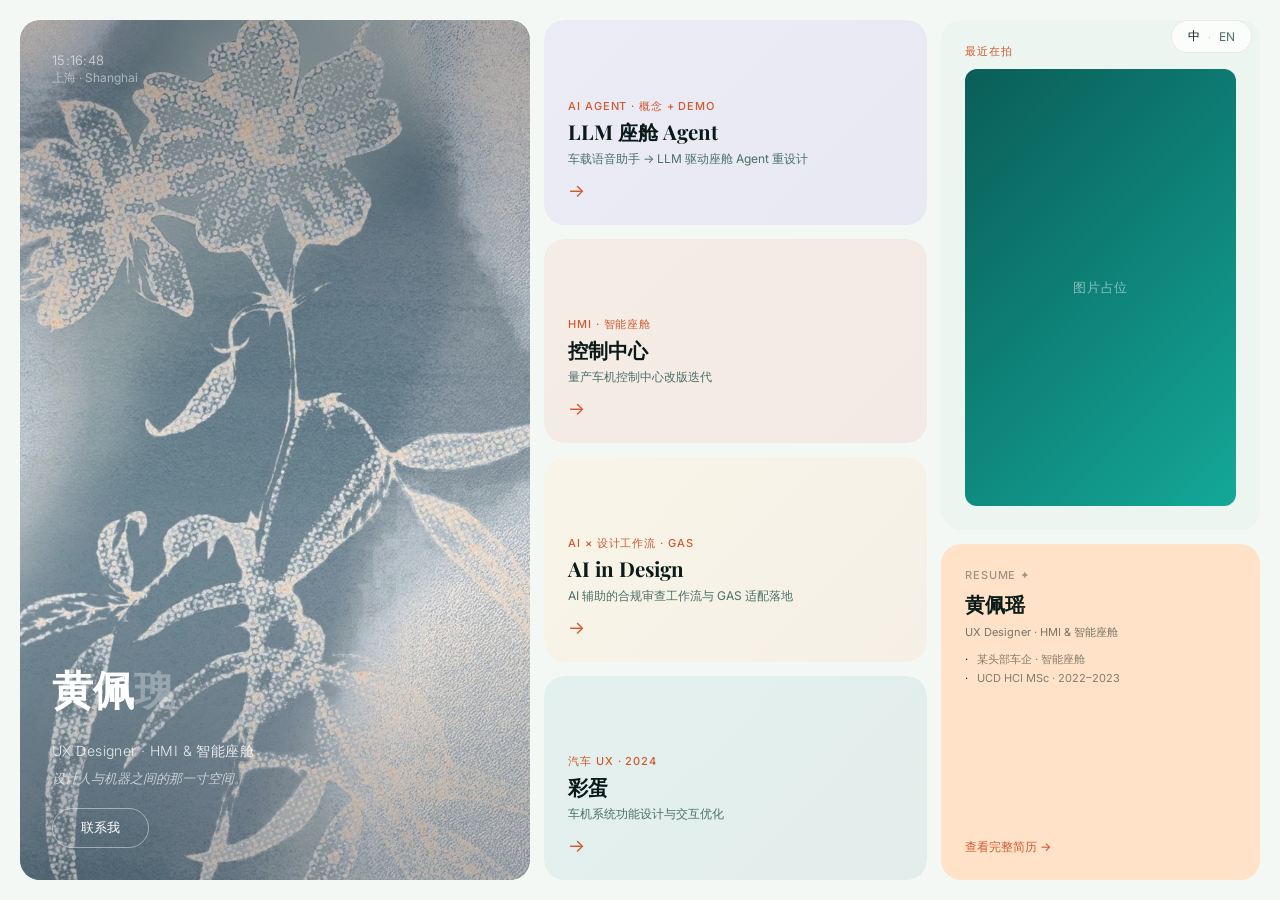
==== index.html @ 768aead8 "首页凑齐四案例:新增 LLM 座舱 Agent 卡片与案例页,导航成环 Co-Authored-By: Claude Fable 5 <noreply@anthropic.com> Claude-Se" ====
<!DOCTYPE html>
<html lang="zh-CN">
<head>
  <meta charset="UTF-8">
  <meta name="viewport" content="width=device-width, initial-scale=1.0">
  <title>黄佩瑶 · UX Designer</title>
  <link rel="stylesheet" href="style.css">
</head>
<body data-lang="zh">

  <div class="lang-toggle">
    <button class="lang-btn active" data-l="zh">中</button>
    <span class="lang-sep">·</span>
    <button class="lang-btn" data-l="en">EN</button>
  </div>

  <div class="cursor-dot" id="cursorDot"></div>
  <div class="cursor-ring" id="cursorRing"></div>

  <div class="page">
    <div class="bento">

      <div class="card card-hero" id="heroCard">
        <div class="time-overlay" id="timeOverlay"></div>
        <div>
          <div class="hero-time" id="clock">--:--:--</div>
          <div class="hero-location" data-zh="上海 · Shanghai" data-en="Shanghai, China">上海 · Shanghai</div>
        </div>
        <div>
          <div class="hero-name"><span class="name-cn">黄佩瑶</span></div>
          <div class="hero-subtitle" data-zh="黄佩瑶 · Jade Coltrane" data-en="Jade Coltrane · 黄佩瑶">黄佩瑶 · Jade Coltrane</div>
          <div class="hero-title" data-zh="UX Designer · HMI &amp; 智能座舱" data-en="UX Designer · HMI &amp; Smart Cockpit">UX Designer · HMI &amp; 智能座舱</div>
          <div class="hero-bio" data-zh="设计人与机器之间的那一寸空间。" data-en="I design the space between humans and machines.">设计人与机器之间的那一寸空间。</div>
          
          <a href="contact.html" class="hero-connect" data-zh="联系我" data-en="connect">联系我</a>
        </div>
      </div>

      <div class="bento-middle">
        <a href="project-agent.html" class="card card-project">
          <div class="card-cover" style="background: linear-gradient(135deg, #5B4FCF, #3A2FA0);"></div>
          <div class="card-tag" data-zh="AI Agent · 概念 + Demo" data-en="AI Agent · Concept + Demo">AI Agent · 概念 + Demo</div>
          <div class="card-title">LLM 座舱 Agent</div>
          <div class="card-desc" data-zh="车载语音助手 → LLM 驱动座舱 Agent 重设计" data-en="Voice assistant → LLM-driven cockpit agent">车载语音助手 → LLM 驱动座舱 Agent 重设计</div>
          <div class="card-arrow">→</div>
        </a>
        <a href="project-hmi.html" class="card card-project">
          <div class="card-cover" style="background: linear-gradient(135deg, #D05A30, #A83A18);"></div>
          <div class="card-tag" data-zh="HMI · 智能座舱" data-en="HMI · Smart Cockpit">HMI · 智能座舱</div>
          <div class="card-title">控制中心</div>
          <div class="card-desc" data-zh="量产车机控制中心改版迭代" data-en="Production HMI control center redesign">量产车机控制中心改版迭代</div>
          <div class="card-arrow">→</div>
        </a>
        <a href="project-ai.html" class="card card-project">
          <div class="card-cover" style="background: linear-gradient(135deg, #E8A840, #C07820);"></div>
          <div class="card-tag" data-zh="AI × 设计工作流 · GAS" data-en="AI × Workflow · GAS">AI × 设计工作流 · GAS</div>
          <div class="card-title">AI in Design</div>
          <div class="card-desc" data-zh="AI 辅助的合规审查工作流与 GAS 适配落地" data-en="AI-assisted compliance review & GAS adaptation">AI 辅助的合规审查工作流与 GAS 适配落地</div>
          <div class="card-arrow">→</div>
        </a>
        <a href="project-caidan.html" class="card card-project">
          <div class="card-cover" style="background: linear-gradient(135deg, #0A8278, #0A5E58);"></div>
          <div class="card-tag" data-zh="汽车 UX · 2024" data-en="Automotive UX · 2024">汽车 UX · 2024</div>
          <div class="card-title">彩蛋</div>
          <div class="card-desc" data-zh="车机系统功能设计与交互优化" data-en="HMI feature design & interaction">车机系统功能设计与交互优化</div>
          <div class="card-arrow">→</div>
        </a>
      </div>

      <div class="bento-right">
        <div class="card card-photo">
          <div class="photo-label" data-zh="最近在拍" data-en="Recently shot">最近在拍</div>
          <div class="photo-frame">
            <div class="photo-placeholder">
              <span data-zh="图片占位" data-en="Photo">图片占位</span>
            </div>
          </div>
        </div>
        <a href="resume.html" class="card card-resume">
          <div class="resume-mini-label">Resume ✦</div>
          <div class="resume-mini-name" data-zh="黄佩瑶" data-en="Jade Coltrane">黄佩瑶</div>
          <div class="resume-mini-role" data-zh="UX Designer · HMI &amp; 智能座舱" data-en="UX Designer · HMI &amp; Smart Cockpit">UX Designer · HMI &amp; 智能座舱</div>
          <div class="resume-mini-items">
            <div class="resume-mini-item" data-zh="某头部车企 · 智能座舱" data-en="Automotive OEM · Smart Cockpit">某头部车企 · 智能座舱</div>
            <div class="resume-mini-item">UCD HCI MSc · 2022–2023</div>
          </div>
          <div class="resume-mini-cta" data-zh="查看完整简历 →" data-en="View full resume →">查看完整简历 →</div>
        </a>
      </div>

    </div>
  </div>
  <script src="main.js"></script>
</body>
</html>
---- style.css ----
@import url('https://fonts.googleapis.com/css2?family=Playfair+Display:wght@400;500;700&family=Inter:wght@300;400;500&display=swap');

:root {
  --color-bg: #F4F8F5;
  --color-hero-start: #083A38;
  --color-hero-mid: #0A5E58;
  --color-hero-end: #0E8278;
  --color-card-1: #FBFDFB;
  --color-card-2: #EDF5F0;
  --color-card-3: #E0EEE8;
  --color-card-4: #D4E8DC;
  --color-card-peach: #FFE2C8;
  --color-text-dark: #0A1A18;
  --color-text-mid: #4A7068;
  --color-accent: #D05A30;
  --color-white: #FFFFFF;
  --font-serif: 'Playfair Display', Georgia, serif;
  --font-sans: 'Inter', system-ui, sans-serif;
  --radius-card: 20px;
  --gap: 14px;
  --transition: 0.3s ease;
}

*, *::before, *::after { box-sizing: border-box; margin: 0; padding: 0; }
html { font-size: 16px; -webkit-font-smoothing: antialiased; }
body {
  font-family: var(--font-sans);
  background: var(--color-bg);
  color: var(--color-text-dark);
  min-height: 100vh;
  transition: background-color 3s ease;
}
a { text-decoration: none; color: inherit; }
button { cursor: pointer; }
img { max-width: 100%; display: block; }

/* ===== Custom cursor (disabled) ===== */
.cursor-dot, .cursor-ring { display: none; }

/* ===== Language toggle ===== */
.lang-toggle {
  position: fixed; top: 20px; right: 28px; z-index: 100;
  display: flex; align-items: center; gap: 4px;
  background: rgba(255,255,255,0.75); backdrop-filter: blur(8px);
  border: 1px solid rgba(0,0,0,0.07); border-radius: 100px; padding: 5px 12px;
}
.lang-btn { background: none; border: none; font-family: var(--font-sans); font-size: 12px; color: var(--color-text-mid); padding: 2px 4px; border-radius: 4px; }
.lang-btn.active { color: var(--color-text-dark); font-weight: 500; }
.lang-sep { color: var(--color-text-mid); opacity: 0.4; font-size: 10px; }

/* ===== Page ===== */
.page { min-height: 100vh; padding: 20px; display: flex; align-items: stretch; }

/* ===== Bento Grid ===== */
.bento {
  display: grid; grid-template-columns: 1.6fr 1.2fr 1fr;
  gap: var(--gap); width: 100%; max-width: 1400px; margin: 0 auto;
  height: calc(100vh - 40px); min-height: 600px;
}
.bento-middle { display: flex; flex-direction: column; gap: var(--gap); }
.bento-right  { display: flex; flex-direction: column; gap: var(--gap); }

/* ===== Card base ===== */
.card {
  border-radius: var(--radius-card); padding: 24px;
  transition: transform var(--transition), box-shadow var(--transition);
  overflow: hidden; position: relative;
  opacity: 0; transform: translateY(20px);
  animation: fadeUp 0.5s ease forwards;
}
.card:hover { transform: scale(1.025); box-shadow: 0 12px 40px rgba(8,58,56,0.10); }

/* ===== Time overlay ===== */
.time-overlay {
  position: absolute; inset: 0; border-radius: var(--radius-card);
  pointer-events: none; opacity: 0;
  transition: opacity 3s ease, background-color 3s ease; z-index: 0;
}

/* ===== Hero card ===== */
.card-hero {
  --mx: 50%; --my: 50%;
  background: linear-gradient(135deg, var(--color-hero-start), var(--color-hero-mid), var(--color-hero-end));
  background-size: 300% 300%;
  animation: gradientFlow 15s ease infinite, fadeUp 0.5s ease 0.05s forwards;
  color: var(--color-white); display: flex; flex-direction: column;
  justify-content: space-between; padding: 32px;
}
.card-hero.webgl-active {
  animation: fadeUp 0.5s ease 0.05s forwards;
}
.card-hero.webgl-active::before {
  content: '';
  position: absolute; inset: 0; border-radius: inherit;
  background: linear-gradient(160deg, rgba(8,15,28,0.32) 0%, rgba(8,15,28,0.04) 55%, rgba(8,15,28,0.26) 100%);
  pointer-events: none; z-index: 0;
}
.card-hero > *:not(.time-overlay) { position: relative; z-index: 1; }
.card-hero::after {
  content: ''; position: absolute; inset: 0; border-radius: var(--radius-card);
  background: radial-gradient(380px circle at var(--mx) var(--my), rgba(255,255,255,0.08), transparent 65%);
  pointer-events: none; opacity: 0; transition: opacity 0.4s ease; z-index: 2;
}
.card-hero:hover::after { opacity: 1; }
.card-hero:hover { transform: none; box-shadow: none; }

@keyframes gradientFlow {
  0%   { background-position: 0% 50%; }
  50%  { background-position: 100% 50%; }
  100% { background-position: 0% 50%; }
}

.hero-time { font-size: 13px; font-weight: 300; opacity: 0.65; letter-spacing: 0.02em; }
.hero-location { font-size: 12px; opacity: 0.5; margin-top: 2px; }
.hero-name { font-family: var(--font-serif); font-size: clamp(2.2rem, 3.2vw, 3.8rem); font-weight: 700; line-height: 1.1; margin-top: auto; }

.hero-subtitle {
  font-size: 13px; font-weight: 300; letter-spacing: 0.04em; margin-top: 6px;
  opacity: 0; transform: translateY(6px);
  transition: opacity 0.7s ease, transform 0.7s ease;
}
.hero-subtitle.revealed { opacity: 0.52; transform: translateY(0); }

.hero-title { font-size: 14px; font-weight: 300; opacity: 0.85; margin-top: 6px; letter-spacing: 0.03em; }
.hero-bio { font-size: 13px; font-style: italic; opacity: 0.65; margin-top: 8px; line-height: 1.5; }

.hero-status { display: flex; align-items: center; gap: 8px; font-size: 12px; opacity: 0.75; margin-top: 8px; }
.hero-status::before {
  content: ''; width: 6px; height: 6px; border-radius: 50%;
  background: rgba(255,255,255,0.9); flex-shrink: 0;
  animation: breathe 2.4s ease-in-out infinite;
}
@keyframes breathe {
  0%, 100% { opacity: 1; box-shadow: 0 0 0 0 rgba(255,255,255,0.4); }
  50%       { opacity: 0.4; box-shadow: 0 0 0 5px rgba(255,255,255,0); }
}

.hero-connect {
  display: inline-block; margin-top: 20px; padding: 10px 28px;
  border: 1.5px solid rgba(255,255,255,0.45); border-radius: 100px;
  font-size: 13px; color: var(--color-white); align-self: flex-start;
  will-change: transform; transition: background var(--transition), border-color var(--transition);
  position: relative; z-index: 3;
}
.hero-connect:hover { background: rgba(255,255,255,0.18); border-color: rgba(255,255,255,0.8); }

/* ===== Project cards ===== */
.card-project { flex: 1; background: var(--color-card-1); display: flex; flex-direction: column; justify-content: flex-end; }
.card-cover { position: absolute; inset: 0; border-radius: var(--radius-card); opacity: 0.1; }
.card-tag { font-size: 11px; font-weight: 500; letter-spacing: 0.08em; text-transform: uppercase; color: var(--color-accent); margin-bottom: 6px; position: relative; }
.card-title { font-family: var(--font-serif); font-size: clamp(1.1rem, 1.6vw, 1.5rem); font-weight: 700; line-height: 1.2; position: relative; }
.card-desc { font-size: 12px; color: var(--color-text-mid); margin-top: 5px; line-height: 1.5; position: relative; }
.card-arrow { margin-top: 12px; font-size: 18px; color: var(--color-accent); position: relative; transition: transform var(--transition); }
.card:hover .card-arrow { transform: translateX(5px); }

/* ===== Photo card ===== */
.card-photo { flex: 1.6; background: var(--color-card-2); display: flex; flex-direction: column; gap: 10px; overflow: hidden; }
.card-photo:hover { transform: none; box-shadow: none; }
.photo-label { font-size: 11px; font-weight: 500; letter-spacing: 0.08em; text-transform: uppercase; color: var(--color-accent); flex-shrink: 0; }
.photo-frame { flex: 1; border-radius: 12px; overflow: hidden; min-height: 0; position: relative; }
.photo-placeholder {
  position: absolute; inset: 0;
  background: linear-gradient(135deg, #0A5E58 0%, #0E8278 50%, #14A898 100%);
  display: flex; align-items: center; justify-content: center;
  color: rgba(255,255,255,0.5); font-size: 13px; text-align: center; line-height: 1.6; letter-spacing: 0.04em;
}
.photo-frame img { width: 100%; height: 100%; object-fit: cover; display: block; }

/* ===== Resume card (warm peach) ===== */
.card-resume {
  flex: 1;
  background: var(--color-card-peach);
  display: flex; flex-direction: column; justify-content: space-between; gap: 4px;
}
.resume-mini-label { font-size: 11px; font-weight: 500; letter-spacing: 0.08em; text-transform: uppercase; color: rgba(10,26,24,0.4); }
.resume-mini-name { font-family: var(--font-serif); font-size: clamp(1rem, 1.6vw, 1.4rem); font-weight: 700; color: var(--color-text-dark); margin-top: 4px; }
.resume-mini-role { font-size: 11px; color: rgba(10,26,24,0.55); margin-top: 2px; line-height: 1.4; }
.resume-mini-items { display: flex; flex-direction: column; gap: 4px; margin-top: 8px; }
.resume-mini-item { font-size: 11px; color: rgba(10,26,24,0.5); padding-left: 12px; position: relative; }
.resume-mini-item::before { content: '·'; position: absolute; left: 0; color: var(--color-text-dark); }
.resume-mini-cta { font-size: 12px; font-weight: 500; color: var(--color-accent); margin-top: auto; transition: letter-spacing var(--transition); }
.card-resume:hover .resume-mini-cta { letter-spacing: 0.04em; }

/* ===== Animations ===== */
@keyframes fadeUp { to { opacity: 1; transform: translateY(0); } }
.card-hero                      { animation-delay: 0.05s; }
.bento-middle .card:nth-child(1){ animation-delay: 0.12s; }
.bento-middle .card:nth-child(2){ animation-delay: 0.18s; }
.bento-middle .card:nth-child(3){ animation-delay: 0.24s; }
.bento-middle .card:nth-child(4){ animation-delay: 0.30s; }
.bento-right  .card:nth-child(1){ animation-delay: 0.30s; }
.bento-right  .card:nth-child(2){ animation-delay: 0.36s; }

/* ===== Inner pages ===== */
.case-page { max-width: 800px; margin: 0 auto; padding: 48px 24px 80px; }
.case-back { display: inline-flex; align-items: center; gap: 6px; font-size: 13px; color: var(--color-accent); margin-bottom: 40px; transition: gap var(--transition); }
.case-back:hover { gap: 10px; }
.case-header { margin-bottom: 48px; }
.case-tags { display: flex; gap: 8px; flex-wrap: wrap; margin-bottom: 16px; }
.tag { background: var(--color-card-3); color: var(--color-accent); font-size: 11px; font-weight: 500; letter-spacing: 0.06em; text-transform: uppercase; padding: 4px 12px; border-radius: 100px; }
.case-title { font-family: var(--font-serif); font-size: clamp(2rem, 5vw, 3rem); line-height: 1.15; margin-bottom: 12px; }
.case-subtitle { font-size: 16px; color: var(--color-text-mid); line-height: 1.6; }
.case-cover { width: 100%; height: 360px; border-radius: var(--radius-card); margin-bottom: 56px; display: flex; align-items: center; justify-content: center; font-family: var(--font-serif); font-size: 1.5rem; color: rgba(255,255,255,0.8); }
.case-section { margin-bottom: 48px; }
.case-section h2 { font-family: var(--font-serif); font-size: 1.5rem; margin-bottom: 16px; }
.case-section p { font-size: 15px; line-height: 1.8; color: var(--color-text-mid); }
.case-image-placeholder { width: 100%; height: 280px; background: var(--color-card-2); border-radius: 14px; margin: 24px 0; display: flex; align-items: center; justify-content: center; color: var(--color-accent); font-size: 13px; letter-spacing: 0.05em; }
.resume-page { max-width: 760px; margin: 0 auto; padding: 48px 24px 80px; }
.resume-page h1 { font-family: var(--font-serif); font-size: 2.5rem; margin-bottom: 8px; }
.resume-page .subtitle { color: var(--color-text-mid); font-size: 15px; margin-bottom: 48px; }
.resume-section { margin-bottom: 40px; }
.resume-section h2 { font-size: 11px; font-weight: 500; letter-spacing: 0.1em; text-transform: uppercase; color: var(--color-accent); margin-bottom: 20px; padding-bottom: 8px; border-bottom: 1px solid var(--color-card-2); }
.resume-item { margin-bottom: 24px; }
.resume-item-header { display: flex; justify-content: space-between; align-items: baseline; margin-bottom: 4px; }
.resume-item-title { font-weight: 500; font-size: 15px; }
.resume-item-date { font-size: 12px; color: var(--color-text-mid); }
.resume-item-org { font-size: 13px; color: var(--color-accent); margin-bottom: 6px; }
.resume-item p { font-size: 13px; color: var(--color-text-mid); line-height: 1.7; }
.skills-grid { display: flex; flex-wrap: wrap; gap: 8px; }
.skill-tag { background: var(--color-card-3); color: var(--color-text-dark); font-size: 12px; padding: 5px 14px; border-radius: 100px; }
.contact-page { max-width: 600px; margin: 0 auto; padding: 80px 24px; text-align: center; }
.contact-page h1 { font-family: var(--font-serif); font-size: clamp(2rem, 5vw, 3rem); margin-bottom: 16px; }
.contact-page .contact-intro { font-size: 15px; color: var(--color-text-mid); line-height: 1.7; margin-bottom: 48px; }
.contact-links { display: flex; flex-direction: column; gap: 16px; align-items: center; }
.contact-link { display: inline-flex; align-items: center; gap: 10px; padding: 14px 32px; border-radius: 100px; font-size: 14px; font-weight: 500; transition: transform var(--transition), box-shadow var(--transition); background: var(--color-card-3); color: var(--color-text-dark); }
.contact-link:hover { transform: translateY(-2px); box-shadow: 0 8px 24px rgba(0,0,0,0.08); }

@media (max-width: 960px) {
  .bento { grid-template-columns: 1fr 1fr; height: auto; }
  .card-hero { grid-column: 1 / -1; min-height: 320px; }
  .bento-middle { grid-column: 1; } .bento-right { grid-column: 2; }
}
@media (max-width: 600px) {
  :root { --gap: 10px; } .page { padding: 12px; } .lang-toggle { top: 12px; right: 16px; }
  .bento { grid-template-columns: 1fr; height: auto; }
  .card-hero, .bento-middle, .bento-right { grid-column: 1; }
  .card-hero { min-height: 300px; } .card-photo { min-height: 200px; }
  .cursor-dot, .cursor-ring { display: none; } body, a, button { cursor: auto; }
}

/* ===== Case Meta Row ===== */
.case-meta {
  display: flex; gap: 32px; flex-wrap: wrap;
  padding: 20px 24px; margin-bottom: 40px;
  background: var(--color-card-2); border-radius: 14px;
}
.case-meta-item { display: flex; flex-direction: column; gap: 4px; }
.case-meta-label {
  font-size: 10px; font-weight: 500; letter-spacing: 0.1em; text-transform: uppercase;
  color: var(--color-accent);
}
.case-meta-value { font-size: 13px; color: var(--color-text-dark); }

/* ===== Challenge Block ===== */
.case-challenge {
  padding: 24px 28px;
  border-left: 3px solid var(--color-accent);
  background: var(--color-card-2);
  border-radius: 0 14px 14px 0;
}
.case-challenge-quote {
  font-family: var(--font-serif); font-size: 1.2rem; line-height: 1.4;
  color: var(--color-text-dark); margin-bottom: 12px;
}
.case-challenge p:not(.case-challenge-quote) {
  font-size: 14px; color: var(--color-text-mid); line-height: 1.7;
}

/* ===== Insight Box ===== */
.case-insight {
  background: var(--color-card-3); border-radius: 14px; padding: 20px 24px; margin: 20px 0;
}
.case-insight-label {
  display: inline-block; font-size: 10px; font-weight: 500; letter-spacing: 0.1em; text-transform: uppercase;
  color: var(--color-accent); margin-bottom: 10px;
}
.case-insight p { font-size: 14px; line-height: 1.7; color: var(--color-text-dark); }
.case-insight strong { color: var(--color-accent); }

.case-section-intro {
  font-size: 14px; color: var(--color-text-mid); line-height: 1.7; margin-bottom: 24px;
}

/* ===== Decision Card ===== */
.decision-card {
  border: 1px solid var(--color-card-3); border-radius: 16px;
  padding: 24px; margin-bottom: 20px; background: var(--color-card-1);
}
.decision-header {
  display: flex; align-items: flex-start; gap: 16px; margin-bottom: 18px;
}
.decision-number {
  font-family: var(--font-serif); font-size: 2rem; font-weight: 700;
  color: var(--color-accent); opacity: 0.35; line-height: 1; flex-shrink: 0; margin-top: 2px;
}
.decision-title {
  font-family: var(--font-serif); font-size: 1.1rem; font-weight: 700;
  color: var(--color-text-dark); margin-bottom: 4px;
}
.decision-question { font-size: 13px; color: var(--color-text-mid); font-style: italic; }
.decision-body { display: flex; flex-direction: column; gap: 12px; }
.decision-body > p { font-size: 14px; color: var(--color-text-mid); line-height: 1.7; }

/* Decision choices */
.decision-choice {
  display: flex; align-items: flex-start; gap: 12px;
  padding: 14px 16px; border-radius: 10px;
}
.decision-choice--chosen { background: var(--color-card-2); }
.decision-choice--rejected { background: #F7F7F7; }
.decision-choice p { font-size: 13px; color: var(--color-text-mid); line-height: 1.6; }
.decision-choice p strong { color: var(--color-text-dark); }
.decision-badge {
  flex-shrink: 0; font-size: 9px; font-weight: 500; letter-spacing: 0.07em;
  text-transform: uppercase; padding: 3px 10px; border-radius: 100px;
  white-space: nowrap; margin-top: 3px;
}
.decision-badge--chosen { background: var(--color-card-3); color: var(--color-accent); }
.decision-badge--rejected { background: #EBEBEB; color: #999; }

/* Interrupt grid */
.decision-interrupt-grid { display: grid; grid-template-columns: 1fr 1fr; gap: 12px; }
.interrupt-col { padding: 16px; border-radius: 10px; }
.interrupt-col--warn { background: #FFF4EF; }
.interrupt-col--safe { background: var(--color-card-2); }
.interrupt-col-label {
  display: block; font-size: 10px; font-weight: 500; letter-spacing: 0.08em;
  text-transform: uppercase; color: var(--color-text-mid); margin-bottom: 10px;
}
.interrupt-col ul { list-style: none; padding: 0; display: flex; flex-direction: column; gap: 7px; }
.interrupt-col li { font-size: 13px; color: var(--color-text-dark); padding-left: 14px; position: relative; }
.interrupt-col--warn li::before { content: '\00B7'; position: absolute; left: 0; color: var(--color-accent); }
.interrupt-col--safe li::before { content: '\00B7'; position: absolute; left: 0; color: var(--color-text-mid); }

/* Principle & Rule */
.decision-principle {
  font-size: 13px; font-style: italic; color: var(--color-text-mid);
  padding: 14px 16px; border-left: 2px solid var(--color-accent);
  background: var(--color-card-2); border-radius: 0 8px 8px 0; line-height: 1.6;
}
.decision-rule {
  padding: 16px 20px; border-radius: 10px; background: var(--color-card-2);
}
.decision-rule p { font-size: 14px; line-height: 1.75; color: var(--color-text-dark); }
.decision-rule strong { color: var(--color-text-dark); font-weight: 500; }

/* ===== Spec Table ===== */
.spec-table {
  border-radius: 12px; overflow: hidden; border: 1px solid var(--color-card-3); margin-top: 16px;
}
.spec-row {
  display: grid; grid-template-columns: 2fr 1.5fr 2.5fr;
  padding: 12px 16px; border-bottom: 1px solid var(--color-card-3);
  font-size: 13px; color: var(--color-text-mid); align-items: center;
}
.spec-row:last-child { border-bottom: none; }
.spec-row--header {
  background: var(--color-card-3); font-size: 10px; font-weight: 500;
  letter-spacing: 0.08em; text-transform: uppercase; color: var(--color-text-dark);
}
.spec-row:not(.spec-row--header) span:nth-child(2) { color: var(--color-accent); font-weight: 500; }

/* ===== Case Bottom Nav ===== */
.case-nav {
  display: flex; justify-content: space-between; align-items: center;
  margin-top: 64px; padding-top: 32px; border-top: 1px solid var(--color-card-3);
}
.case-next {
  font-size: 13px; color: var(--color-accent);
  display: inline-flex; align-items: center; gap: 6px;
  transition: gap var(--transition);
}
.case-next:hover { gap: 10px; }

/* ===== Responsive additions ===== */
@media (max-width: 600px) {
  .decision-interrupt-grid { grid-template-columns: 1fr; }
  .spec-row { grid-template-columns: 1fr 1fr; }
  .spec-row span:nth-child(3) { display: none; }
  .spec-row--header span:nth-child(3) { display: none; }
  .case-nav { flex-direction: column; align-items: flex-start; gap: 16px; }
  .case-meta { gap: 20px; }
}

/* ===== Process Steps ===== */
.process-steps {
  display: flex; align-items: flex-start; gap: 0; margin-top: 8px; flex-wrap: wrap;
}
.process-step {
  flex: 1; min-width: 160px; padding: 20px 20px 20px 0;
}
.process-step-num {
  display: block; font-family: var(--font-serif); font-size: 1.5rem; font-weight: 700;
  color: var(--color-accent); opacity: 0.4; line-height: 1; margin-bottom: 10px;
}
.process-step-title {
  font-size: 14px; font-weight: 600; color: var(--color-text-dark);
  margin-bottom: 8px; line-height: 1.3;
}
.process-step-desc {
  font-size: 13px; color: var(--color-text-mid); line-height: 1.65;
}
.process-step-arrow {
  font-size: 18px; color: var(--color-card-3); padding-top: 22px;
  flex-shrink: 0; align-self: flex-start;
}

/* ===== Principle Grid ===== */
.principle-grid {
  display: grid; grid-template-columns: 1fr 1fr; gap: 16px; margin-top: 8px;
}
.principle-card {
  border: 1px solid var(--color-card-3); border-radius: 14px;
  padding: 22px; background: var(--color-card-1);
}
.principle-num {
  display: block; font-family: var(--font-serif); font-size: 2.4rem; font-weight: 700;
  color: var(--color-card-3); line-height: 1; margin-bottom: 14px;
}
.principle-title {
  font-size: 14px; font-weight: 600; color: var(--color-text-dark);
  margin-bottom: 10px; line-height: 1.35;
}
.principle-desc {
  font-size: 13px; color: var(--color-text-mid); line-height: 1.7;
}

/* ===== Lifecycle Flow ===== */
.lifecycle-flow {
  display: flex; align-items: flex-start; gap: 0; margin-top: 8px; flex-wrap: wrap;
}
.lifecycle-phase {
  flex: 1; min-width: 200px; background: var(--color-card-1);
  border: 1px solid var(--color-card-3); border-radius: 14px; overflow: hidden;
}
.lifecycle-phase-label {
  font-size: 11px; font-weight: 500; letter-spacing: 0.08em; text-transform: uppercase;
  color: var(--color-accent); background: var(--color-card-2);
  padding: 10px 16px; border-bottom: 1px solid var(--color-card-3);
}
.lifecycle-steps {
  display: flex; flex-direction: column; gap: 0;
}
.lifecycle-step {
  display: flex; flex-direction: column; gap: 4px;
  padding: 14px 16px; border-bottom: 1px solid var(--color-card-3);
}
.lifecycle-step:last-child { border-bottom: none; }
.lifecycle-step--highlight { background: var(--color-card-2); }
.lifecycle-step-name {
  font-size: 13px; font-weight: 500; color: var(--color-text-dark); line-height: 1.3;
}
.lifecycle-step-desc {
  font-size: 12px; color: var(--color-text-mid); line-height: 1.5;
}
.lifecycle-arrow {
  font-size: 20px; color: var(--color-card-3);
  padding: 40px 10px 0; flex-shrink: 0; align-self: flex-start;
}

/* ===== Responsive additions for new sections ===== */
@media (max-width: 600px) {
  .principle-grid { grid-template-columns: 1fr; }
  .process-steps { flex-direction: column; gap: 0; }
  .process-step-arrow { display: none; }
  .lifecycle-flow { flex-direction: column; }
  .lifecycle-arrow { display: none; }
}
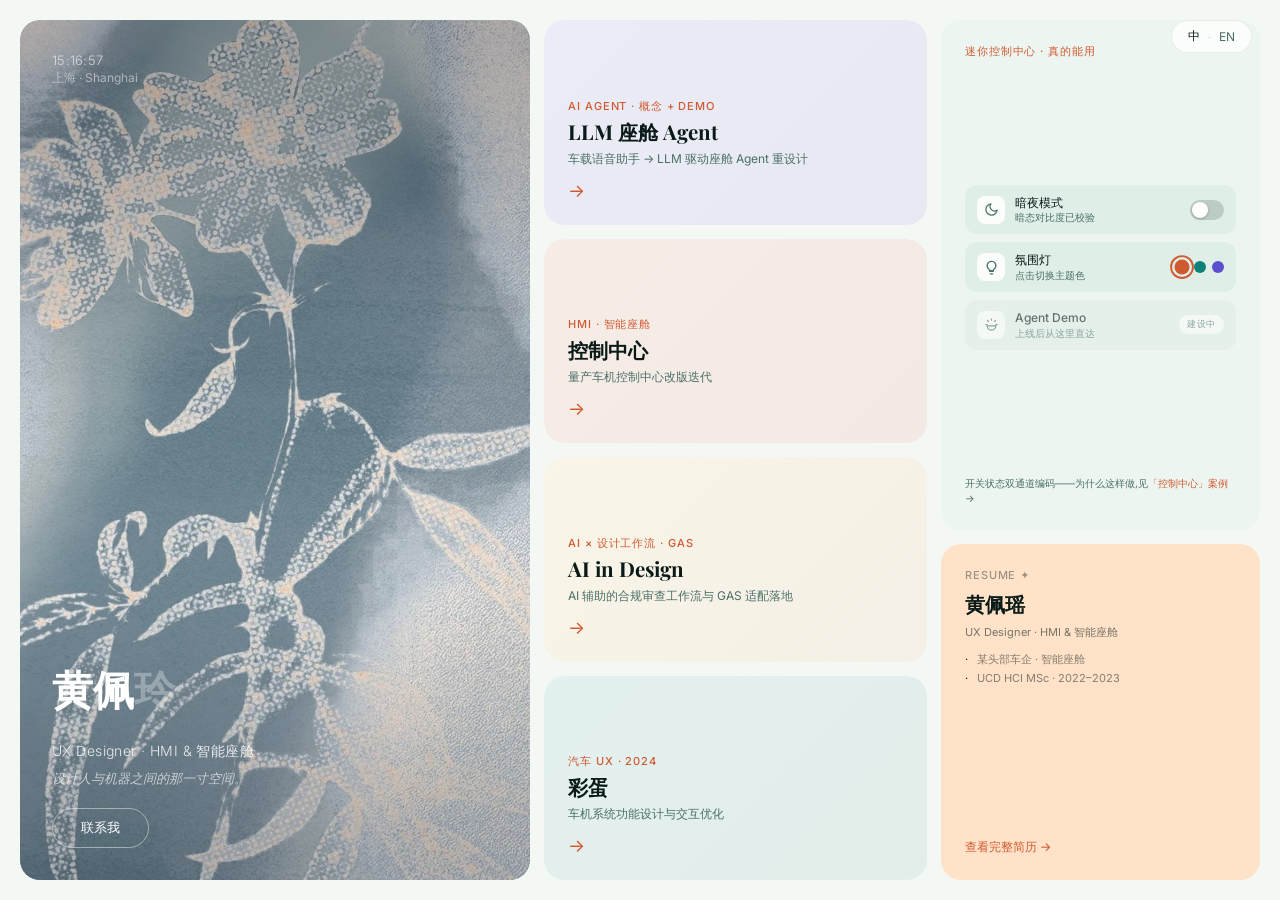
==== commit 5b42416f: "右上角改为迷你控制中心:暗夜模式/氛围灯真实可用,Agent Demo 占位 Co-Authored-By: Claude Fable 5 <noreply@anthropic.com> Claude" ====
--- a/index.html
+++ b/index.html
@@ -5,6 +5,7 @@
   <meta name="viewport" content="width=device-width, initial-scale=1.0">
   <title>黄佩瑶 · UX Designer</title>
   <link rel="stylesheet" href="style.css">
+  <script>(function(){try{var t=localStorage.getItem("jcTheme");if(t)document.documentElement.setAttribute("data-theme",t);var a=localStorage.getItem("jcAccent");if(a)document.documentElement.setAttribute("data-accent",a);}catch(e){}})();</script>
 </head>
 <body data-lang="zh">
 
@@ -68,13 +69,39 @@
       </div>
 
       <div class="bento-right">
-        <div class="card card-photo">
-          <div class="photo-label" data-zh="最近在拍" data-en="Recently shot">最近在拍</div>
-          <div class="photo-frame">
-            <div class="photo-placeholder">
-              <span data-zh="图片占位" data-en="Photo">图片占位</span>
+        <div class="card card-controls">
+          <div class="photo-label" data-zh="迷你控制中心 · 真的能用" data-en="Mini control center · it works">迷你控制中心 · 真的能用</div>
+          <div class="ctrl-rows">
+            <button class="ctrl-row" id="ctrlDark" aria-pressed="false">
+              <span class="ctrl-ic"><svg viewBox="0 0 24 24" fill="none" stroke="currentColor" stroke-width="2" stroke-linecap="round" stroke-linejoin="round"><path d="M21 12.8A9 9 0 1 1 11.2 3a7 7 0 0 0 9.8 9.8z"/></svg></span>
+              <span class="ctrl-txt">
+                <span class="ctrl-name" data-zh="暗夜模式" data-en="Dark mode">暗夜模式</span>
+                <span class="ctrl-sub" data-zh="暗态对比度已校验" data-en="Dark-state contrast checked">暗态对比度已校验</span>
+              </span>
+              <span class="ctrl-sw"></span>
+            </button>
+            <button class="ctrl-row" id="ctrlAmbient">
+              <span class="ctrl-ic"><svg viewBox="0 0 24 24" fill="none" stroke="currentColor" stroke-width="2" stroke-linecap="round" stroke-linejoin="round"><path d="M9 18h6M10 22h4M12 2a7 7 0 0 0-4 12.7c.6.5 1 1.4 1 2.3h6c0-.9.4-1.8 1-2.3A7 7 0 0 0 12 2z"/></svg></span>
+              <span class="ctrl-txt">
+                <span class="ctrl-name" data-zh="氛围灯" data-en="Ambient light">氛围灯</span>
+                <span class="ctrl-sub" data-zh="点击切换主题色" data-en="Tap to cycle accent">点击切换主题色</span>
+              </span>
+              <span class="ctrl-dots">
+                <span class="ctrl-dot" data-accent="" style="background:#D05A30;color:#D05A30;"></span>
+                <span class="ctrl-dot" data-accent="teal" style="background:#0E8278;color:#0E8278;"></span>
+                <span class="ctrl-dot" data-accent="violet" style="background:#5B4FCF;color:#5B4FCF;"></span>
+              </span>
+            </button>
+            <div class="ctrl-row ctrl-row--disabled" id="ctrlDemo">
+              <span class="ctrl-ic"><svg viewBox="0 0 24 24" fill="none" stroke="currentColor" stroke-width="2" stroke-linecap="round" stroke-linejoin="round"><path d="M12 3v2M5.6 5.6l1.4 1.4M3 12h2M18.4 5.6 17 7M19 12h2M12 21a7 7 0 0 0 7-7H5a7 7 0 0 0 7 7z"/></svg></span>
+              <span class="ctrl-txt">
+                <span class="ctrl-name">Agent Demo</span>
+                <span class="ctrl-sub" data-zh="上线后从这里直达" data-en="Direct link once live">上线后从这里直达</span>
+              </span>
+              <span class="ctrl-badge" data-zh="建设中" data-en="WIP">建设中</span>
             </div>
           </div>
+          <div class="ctrl-hint" data-zh="开关状态双通道编码——为什么这样做,见「控制中心」案例 →" data-en="Two-channel state encoding — see the Control Center case →">开关状态双通道编码——为什么这样做,见<a href="project-hmi.html">「控制中心」案例</a> →</div>
         </div>
         <a href="resume.html" class="card card-resume">
           <div class="resume-mini-label">Resume ✦</div>
--- a/style.css
+++ b/style.css
@@ -466,3 +466,63 @@
   .lifecycle-flow { flex-direction: column; }
   .lifecycle-arrow { display: none; }
 }
+
+/* ===== Mini Control Center (bento-right widget) ===== */
+html[data-theme="dark"] {
+  --color-bg: #0C1412;
+  --color-card-1: #141F1C;
+  --color-card-2: #182622;
+  --color-card-3: #1E2F2A;
+  --color-card-4: #24382F;
+  --color-card-peach: #31271E;
+  --color-text-dark: #EAF2EE;
+  --color-text-mid: #93B0A7;
+}
+html[data-theme="dark"] .lang-toggle { background: rgba(20,31,28,0.8); border-color: rgba(255,255,255,0.08); }
+html[data-accent="teal"]   { --color-accent: #0E8278; }
+html[data-accent="violet"] { --color-accent: #5B4FCF; }
+.card, .ctrl-row, .tag, .case-image-placeholder, .case-insight, .decision-card, .process-step, .principle-card, .spec-table, .case-challenge, .decision-rule {
+  transition: background-color 0.5s ease, color 0.5s ease, border-color 0.5s ease;
+}
+
+.card-controls { flex: 1.6; background: var(--color-card-2); display: flex; flex-direction: column; gap: 10px; overflow: hidden; }
+.card-controls:hover { transform: none; box-shadow: none; }
+.ctrl-rows { display: flex; flex-direction: column; gap: 8px; flex: 1; justify-content: center; }
+.ctrl-row {
+  display: flex; align-items: center; gap: 10px; width: 100%;
+  padding: 10px 12px; border: none; border-radius: 12px;
+  background: var(--color-card-3); color: inherit; font-family: inherit; text-align: left;
+}
+.ctrl-ic {
+  width: 28px; height: 28px; border-radius: 8px; flex-shrink: 0;
+  display: grid; place-items: center;
+  background: var(--color-card-1); color: var(--color-text-mid);
+  transition: background-color 0.3s ease, color 0.3s ease;
+}
+.ctrl-ic svg { width: 15px; height: 15px; }
+.ctrl-row--on .ctrl-ic { background: var(--color-accent); color: #fff; }
+.ctrl-txt { display: flex; flex-direction: column; gap: 1px; min-width: 0; }
+.ctrl-name { font-size: 12px; font-weight: 500; line-height: 1.3; }
+.ctrl-sub { font-size: 10px; color: var(--color-text-mid); line-height: 1.3; }
+.ctrl-sw {
+  margin-left: auto; flex-shrink: 0; width: 34px; height: 20px; border-radius: 100px;
+  background: rgba(120,140,132,0.35); position: relative; transition: background-color 0.3s ease;
+}
+.ctrl-sw::after {
+  content: ''; position: absolute; top: 2px; left: 2px; width: 16px; height: 16px;
+  border-radius: 50%; background: #fff; transition: transform 0.3s ease;
+  box-shadow: 0 1px 3px rgba(0,0,0,0.25);
+}
+.ctrl-row--on .ctrl-sw { background: var(--color-accent); }
+.ctrl-row--on .ctrl-sw::after { transform: translateX(14px); }
+.ctrl-dots { margin-left: auto; display: flex; gap: 6px; flex-shrink: 0; }
+.ctrl-dot { width: 12px; height: 12px; border-radius: 50%; transition: transform 0.2s ease, box-shadow 0.2s ease; }
+.ctrl-dot--active { transform: scale(1.25); box-shadow: 0 0 0 2px var(--color-card-3), 0 0 0 3.5px currentColor; }
+.ctrl-row--disabled { opacity: 0.6; cursor: default; }
+.ctrl-badge {
+  margin-left: auto; flex-shrink: 0; font-size: 9px; letter-spacing: 0.06em;
+  padding: 3px 8px; border-radius: 100px;
+  background: var(--color-card-1); color: var(--color-text-mid);
+}
+.ctrl-hint { font-size: 10px; color: var(--color-text-mid); line-height: 1.5; flex-shrink: 0; }
+.ctrl-hint a { color: var(--color-accent); }
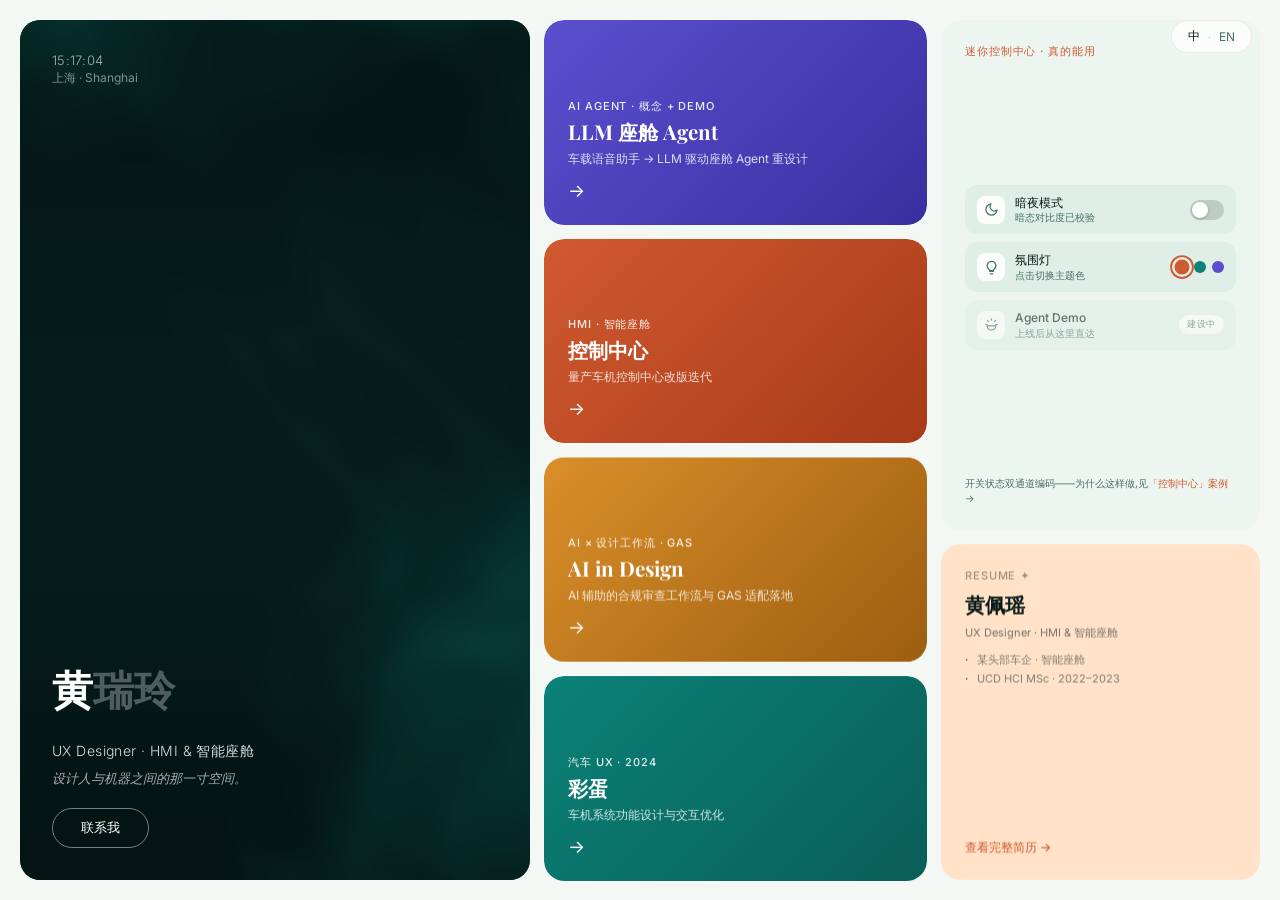
==== commit 2a2a1f73: "参考 Framer 站风格:项目卡改高饱和色块,全站加滚动入场动效 Co-Authored-By: Claude Fable 5 <noreply@anthropic.com> Claude-Sess" ====
--- a/index.html
+++ b/index.html
@@ -53,7 +53,7 @@
           <div class="card-arrow">→</div>
         </a>
         <a href="project-ai.html" class="card card-project">
-          <div class="card-cover" style="background: linear-gradient(135deg, #E8A840, #C07820);"></div>
+          <div class="card-cover" style="background: linear-gradient(135deg, #DB8F2A, #9C5E10);"></div>
           <div class="card-tag" data-zh="AI × 设计工作流 · GAS" data-en="AI × Workflow · GAS">AI × 设计工作流 · GAS</div>
           <div class="card-title">AI in Design</div>
           <div class="card-desc" data-zh="AI 辅助的合规审查工作流与 GAS 适配落地" data-en="AI-assisted compliance review & GAS adaptation">AI 辅助的合规审查工作流与 GAS 适配落地</div>
--- a/style.css
+++ b/style.css
@@ -526,3 +526,26 @@
 }
 .ctrl-hint { font-size: 10px; color: var(--color-text-mid); line-height: 1.5; flex-shrink: 0; }
 .ctrl-hint a { color: var(--color-accent); }
+
+/* ===== Janelle-style: vivid project cards ===== */
+.card-project { color: #fff; }
+.card-project .card-cover { opacity: 1; }
+.card-project .card-tag { color: rgba(255,255,255,0.9); }
+.card-project .card-desc { color: rgba(255,255,255,0.82); }
+.card-project .card-arrow { color: #fff; }
+.card-project:hover { transform: translateY(-4px) scale(1.01); box-shadow: 0 14px 30px rgba(10,26,24,0.16); }
+.card-project:active { transform: scale(0.985); transition: transform 0.12s ease; }
+
+/* ===== Scroll-reveal (Framer-like appear) ===== */
+html.js-reveal .rv {
+  animation: none;
+  opacity: 0;
+  transform: translateY(26px) scale(0.985);
+  transition: opacity 0.65s cubic-bezier(0.22, 1, 0.36, 1), transform 0.65s cubic-bezier(0.22, 1, 0.36, 1);
+  will-change: opacity, transform;
+}
+html.js-reveal .rv.rv-in { opacity: 1; transform: none; }
+html.js-reveal .rv.rv-in.rv-done {
+  transition: transform 0.3s ease, box-shadow 0.3s ease, background-color 0.5s ease, color 0.5s ease;
+  will-change: auto;
+}
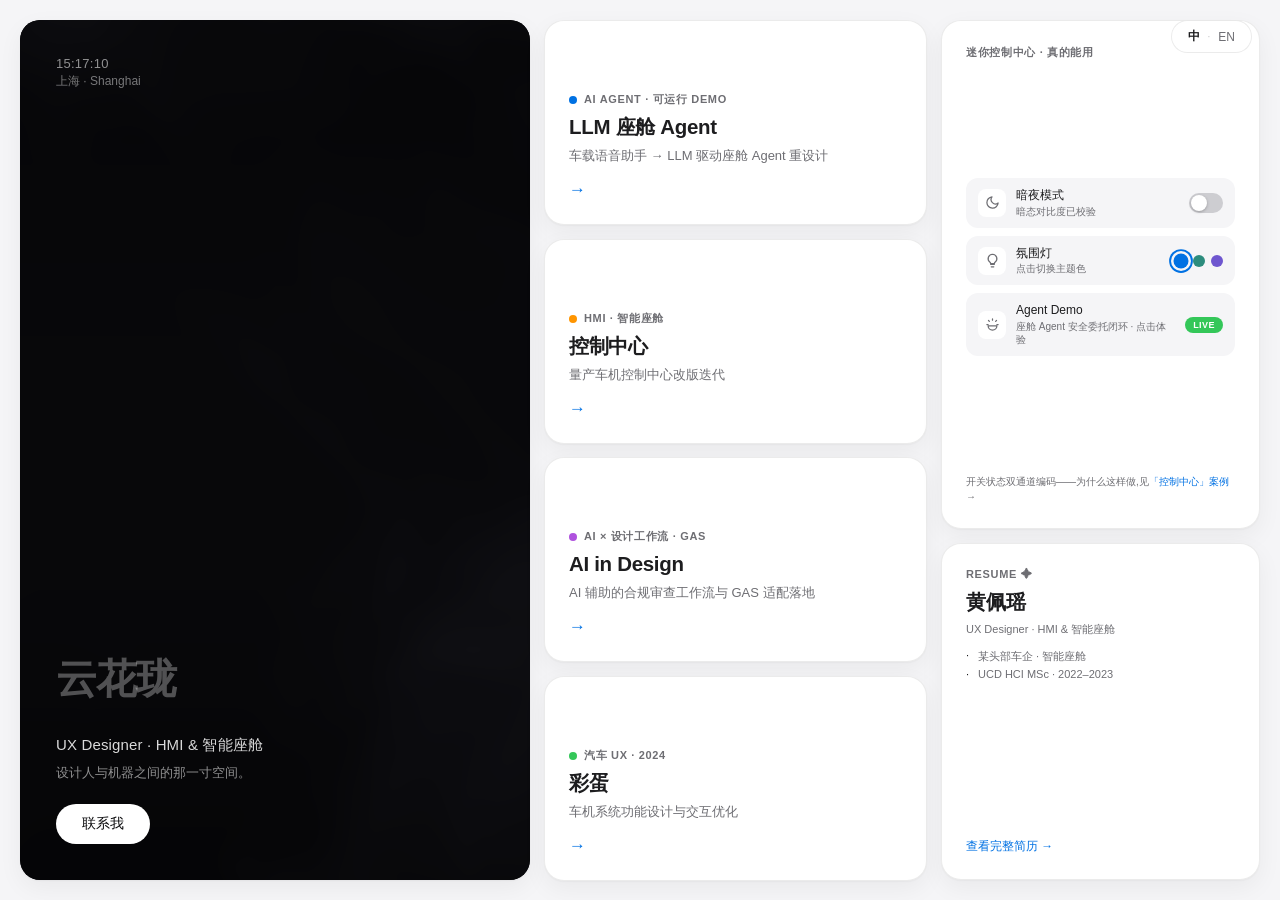
==== commit cb4caf71: "全站改版苹果风简约质感;Agent Demo 上线;案例内容同步已校准口径 - 视觉:系统字体栈+中性色+发丝描边白卡片,深浅两态均为 Apple 风;英雄卡改深空流场;   项目卡去高饱和渐变改色点" ====
--- a/index.html
+++ b/index.html
@@ -38,29 +38,25 @@
       </div>
 
       <div class="bento-middle">
-        <a href="project-agent.html" class="card card-project">
-          <div class="card-cover" style="background: linear-gradient(135deg, #5B4FCF, #3A2FA0);"></div>
-          <div class="card-tag" data-zh="AI Agent · 概念 + Demo" data-en="AI Agent · Concept + Demo">AI Agent · 概念 + Demo</div>
+        <a href="project-agent.html" class="card card-project" style="--dot:#0071e3;">
+          <div class="card-tag" data-zh="AI Agent · 可运行 Demo" data-en="AI Agent · Live Demo">AI Agent · 可运行 Demo</div>
           <div class="card-title">LLM 座舱 Agent</div>
           <div class="card-desc" data-zh="车载语音助手 → LLM 驱动座舱 Agent 重设计" data-en="Voice assistant → LLM-driven cockpit agent">车载语音助手 → LLM 驱动座舱 Agent 重设计</div>
           <div class="card-arrow">→</div>
         </a>
-        <a href="project-hmi.html" class="card card-project">
-          <div class="card-cover" style="background: linear-gradient(135deg, #D05A30, #A83A18);"></div>
+        <a href="project-hmi.html" class="card card-project" style="--dot:#ff9500;">
           <div class="card-tag" data-zh="HMI · 智能座舱" data-en="HMI · Smart Cockpit">HMI · 智能座舱</div>
           <div class="card-title">控制中心</div>
           <div class="card-desc" data-zh="量产车机控制中心改版迭代" data-en="Production HMI control center redesign">量产车机控制中心改版迭代</div>
           <div class="card-arrow">→</div>
         </a>
-        <a href="project-ai.html" class="card card-project">
-          <div class="card-cover" style="background: linear-gradient(135deg, #DB8F2A, #9C5E10);"></div>
+        <a href="project-ai.html" class="card card-project" style="--dot:#af52de;">
           <div class="card-tag" data-zh="AI × 设计工作流 · GAS" data-en="AI × Workflow · GAS">AI × 设计工作流 · GAS</div>
           <div class="card-title">AI in Design</div>
           <div class="card-desc" data-zh="AI 辅助的合规审查工作流与 GAS 适配落地" data-en="AI-assisted compliance review & GAS adaptation">AI 辅助的合规审查工作流与 GAS 适配落地</div>
           <div class="card-arrow">→</div>
         </a>
-        <a href="project-caidan.html" class="card card-project">
-          <div class="card-cover" style="background: linear-gradient(135deg, #0A8278, #0A5E58);"></div>
+        <a href="project-caidan.html" class="card card-project" style="--dot:#34c759;">
           <div class="card-tag" data-zh="汽车 UX · 2024" data-en="Automotive UX · 2024">汽车 UX · 2024</div>
           <div class="card-title">彩蛋</div>
           <div class="card-desc" data-zh="车机系统功能设计与交互优化" data-en="HMI feature design & interaction">车机系统功能设计与交互优化</div>
@@ -87,19 +83,19 @@
                 <span class="ctrl-sub" data-zh="点击切换主题色" data-en="Tap to cycle accent">点击切换主题色</span>
               </span>
               <span class="ctrl-dots">
-                <span class="ctrl-dot" data-accent="" style="background:#D05A30;color:#D05A30;"></span>
-                <span class="ctrl-dot" data-accent="teal" style="background:#0E8278;color:#0E8278;"></span>
-                <span class="ctrl-dot" data-accent="violet" style="background:#5B4FCF;color:#5B4FCF;"></span>
+                <span class="ctrl-dot" data-accent="" style="background:#0071e3;color:#0071e3;"></span>
+                <span class="ctrl-dot" data-accent="teal" style="background:#2c8c7d;color:#2c8c7d;"></span>
+                <span class="ctrl-dot" data-accent="violet" style="background:#6e56cf;color:#6e56cf;"></span>
               </span>
             </button>
-            <div class="ctrl-row ctrl-row--disabled" id="ctrlDemo">
+            <a class="ctrl-row" id="ctrlDemo" href="demo/">
               <span class="ctrl-ic"><svg viewBox="0 0 24 24" fill="none" stroke="currentColor" stroke-width="2" stroke-linecap="round" stroke-linejoin="round"><path d="M12 3v2M5.6 5.6l1.4 1.4M3 12h2M18.4 5.6 17 7M19 12h2M12 21a7 7 0 0 0 7-7H5a7 7 0 0 0 7 7z"/></svg></span>
               <span class="ctrl-txt">
                 <span class="ctrl-name">Agent Demo</span>
-                <span class="ctrl-sub" data-zh="上线后从这里直达" data-en="Direct link once live">上线后从这里直达</span>
+                <span class="ctrl-sub" data-zh="座舱 Agent 安全委托闭环 · 点击体验" data-en="Safe-delegation loop · try it">座舱 Agent 安全委托闭环 · 点击体验</span>
               </span>
-              <span class="ctrl-badge" data-zh="建设中" data-en="WIP">建设中</span>
-            </div>
+              <span class="ctrl-badge ctrl-badge--live">LIVE</span>
+            </a>
           </div>
           <div class="ctrl-hint" data-zh="开关状态双通道编码——为什么这样做,见「控制中心」案例 →" data-en="Two-channel state encoding — see the Control Center case →">开关状态双通道编码——为什么这样做,见<a href="project-hmi.html">「控制中心」案例</a> →</div>
         </div>
@@ -117,6 +113,7 @@
 
     </div>
   </div>
+  <script>window.__HERO_PALETTE = { c0: [0.030, 0.030, 0.040], c1: [0.075, 0.075, 0.095], c2: [0.145, 0.145, 0.175], boost: 0.55 };</script>
   <script src="main.js"></script>
 </body>
 </html>
--- a/style.css
+++ b/style.css
@@ -1,38 +1,45 @@
-@import url('https://fonts.googleapis.com/css2?family=Playfair+Display:wght@400;500;700&family=Inter:wght@300;400;500&display=swap');
+/* ============================================================
+   Apple-style design system
+   — 系统字体栈、中性色、发丝描边、白卡片、克制的强调色
+   ============================================================ */
 
 :root {
-  --color-bg: #F4F8F5;
-  --color-hero-start: #083A38;
-  --color-hero-mid: #0A5E58;
-  --color-hero-end: #0E8278;
-  --color-card-1: #FBFDFB;
-  --color-card-2: #EDF5F0;
-  --color-card-3: #E0EEE8;
-  --color-card-4: #D4E8DC;
-  --color-card-peach: #FFE2C8;
-  --color-text-dark: #0A1A18;
-  --color-text-mid: #4A7068;
-  --color-accent: #D05A30;
-  --color-white: #FFFFFF;
-  --font-serif: 'Playfair Display', Georgia, serif;
-  --font-sans: 'Inter', system-ui, sans-serif;
+  --color-bg: #f5f5f7;
+  --color-hero-start: #0a0a0c;
+  --color-hero-mid: #141418;
+  --color-hero-end: #1d1d22;
+  --color-card-1: #ffffff;          /* 主卡片面 */
+  --color-card-2: #f5f5f7;          /* 次级面 / 嵌入块 */
+  --color-card-3: #e8e8ed;          /* 分隔 / 弱底 */
+  --color-card-4: #d2d2d7;
+  --color-card-peach: #ffffff;
+  --color-text-dark: #1d1d1f;
+  --color-text-mid: #6e6e73;
+  --color-accent: #0071e3;
+  --color-white: #ffffff;
+  --hairline: rgba(0, 0, 0, 0.08);
+  --shadow-rest: 0 1px 2px rgba(0,0,0,0.04), 0 8px 24px rgba(0,0,0,0.05);
+  --shadow-hover: 0 2px 8px rgba(0,0,0,0.05), 0 20px 44px rgba(0,0,0,0.10);
+  --font-serif: -apple-system, BlinkMacSystemFont, "SF Pro Display", "Helvetica Neue", "PingFang SC", "Microsoft YaHei", sans-serif;
+  --font-sans: -apple-system, BlinkMacSystemFont, "SF Pro Text", "SF Pro Display", "Helvetica Neue", "PingFang SC", "Microsoft YaHei", sans-serif;
   --radius-card: 20px;
   --gap: 14px;
-  --transition: 0.3s ease;
+  --transition: 0.32s cubic-bezier(0.25, 0.1, 0.25, 1);
 }
 
 *, *::before, *::after { box-sizing: border-box; margin: 0; padding: 0; }
-html { font-size: 16px; -webkit-font-smoothing: antialiased; }
+html { font-size: 16px; -webkit-font-smoothing: antialiased; text-rendering: optimizeLegibility; }
 body {
   font-family: var(--font-sans);
   background: var(--color-bg);
   color: var(--color-text-dark);
   min-height: 100vh;
-  transition: background-color 3s ease;
+  transition: background-color 0.5s ease;
 }
 a { text-decoration: none; color: inherit; }
 button { cursor: pointer; }
 img { max-width: 100%; display: block; }
+::selection { background: rgba(0,113,227,0.18); }
 
 /* ===== Custom cursor (disabled) ===== */
 .cursor-dot, .cursor-ring { display: none; }
@@ -41,11 +48,12 @@
 .lang-toggle {
   position: fixed; top: 20px; right: 28px; z-index: 100;
   display: flex; align-items: center; gap: 4px;
-  background: rgba(255,255,255,0.75); backdrop-filter: blur(8px);
-  border: 1px solid rgba(0,0,0,0.07); border-radius: 100px; padding: 5px 12px;
-}
-.lang-btn { background: none; border: none; font-family: var(--font-sans); font-size: 12px; color: var(--color-text-mid); padding: 2px 4px; border-radius: 4px; }
-.lang-btn.active { color: var(--color-text-dark); font-weight: 500; }
+  background: rgba(255,255,255,0.72);
+  -webkit-backdrop-filter: saturate(180%) blur(20px); backdrop-filter: saturate(180%) blur(20px);
+  border: 1px solid var(--hairline); border-radius: 100px; padding: 5px 12px;
+}
+.lang-btn { background: none; border: none; font-family: var(--font-sans); font-size: 12px; color: var(--color-text-mid); padding: 2px 4px; border-radius: 4px; transition: color 0.2s ease; }
+.lang-btn.active { color: var(--color-text-dark); font-weight: 600; }
 .lang-sep { color: var(--color-text-mid); opacity: 0.4; font-size: 10px; }
 
 /* ===== Page ===== */
@@ -63,12 +71,15 @@
 /* ===== Card base ===== */
 .card {
   border-radius: var(--radius-card); padding: 24px;
-  transition: transform var(--transition), box-shadow var(--transition);
+  background: var(--color-card-1);
+  border: 1px solid var(--hairline);
+  box-shadow: var(--shadow-rest);
+  transition: transform var(--transition), box-shadow var(--transition), background-color 0.5s ease, border-color 0.5s ease;
   overflow: hidden; position: relative;
   opacity: 0; transform: translateY(20px);
   animation: fadeUp 0.5s ease forwards;
 }
-.card:hover { transform: scale(1.025); box-shadow: 0 12px 40px rgba(8,58,56,0.10); }
+.card:hover { transform: translateY(-3px); box-shadow: var(--shadow-hover); }
 
 /* ===== Time overlay ===== */
 .time-overlay {
@@ -77,52 +88,45 @@
   transition: opacity 3s ease, background-color 3s ease; z-index: 0;
 }
 
-/* ===== Hero card ===== */
+/* ===== Hero card（深空黑,Apple Pro 质感）===== */
 .card-hero {
   --mx: 50%; --my: 50%;
-  background: linear-gradient(135deg, var(--color-hero-start), var(--color-hero-mid), var(--color-hero-end));
-  background-size: 300% 300%;
-  animation: gradientFlow 15s ease infinite, fadeUp 0.5s ease 0.05s forwards;
+  background: linear-gradient(160deg, var(--color-hero-start), var(--color-hero-mid) 55%, var(--color-hero-end));
+  border: none;
   color: var(--color-white); display: flex; flex-direction: column;
-  justify-content: space-between; padding: 32px;
-}
-.card-hero.webgl-active {
+  justify-content: space-between; padding: 36px;
   animation: fadeUp 0.5s ease 0.05s forwards;
 }
+.card-hero.webgl-active { animation: fadeUp 0.5s ease 0.05s forwards; }
 .card-hero.webgl-active::before {
   content: '';
   position: absolute; inset: 0; border-radius: inherit;
-  background: linear-gradient(160deg, rgba(8,15,28,0.32) 0%, rgba(8,15,28,0.04) 55%, rgba(8,15,28,0.26) 100%);
+  background: linear-gradient(160deg, rgba(0,0,0,0.35) 0%, rgba(0,0,0,0.05) 55%, rgba(0,0,0,0.30) 100%);
   pointer-events: none; z-index: 0;
 }
 .card-hero > *:not(.time-overlay) { position: relative; z-index: 1; }
 .card-hero::after {
   content: ''; position: absolute; inset: 0; border-radius: var(--radius-card);
-  background: radial-gradient(380px circle at var(--mx) var(--my), rgba(255,255,255,0.08), transparent 65%);
+  background: radial-gradient(420px circle at var(--mx) var(--my), rgba(255,255,255,0.06), transparent 65%);
   pointer-events: none; opacity: 0; transition: opacity 0.4s ease; z-index: 2;
 }
 .card-hero:hover::after { opacity: 1; }
-.card-hero:hover { transform: none; box-shadow: none; }
-
-@keyframes gradientFlow {
-  0%   { background-position: 0% 50%; }
-  50%  { background-position: 100% 50%; }
-  100% { background-position: 0% 50%; }
-}
-
-.hero-time { font-size: 13px; font-weight: 300; opacity: 0.65; letter-spacing: 0.02em; }
-.hero-location { font-size: 12px; opacity: 0.5; margin-top: 2px; }
-.hero-name { font-family: var(--font-serif); font-size: clamp(2.2rem, 3.2vw, 3.8rem); font-weight: 700; line-height: 1.1; margin-top: auto; }
-
+.card-hero:hover { transform: none; box-shadow: var(--shadow-rest); }
+
+.hero-time { font-size: 13px; font-weight: 400; opacity: 0.55; letter-spacing: 0.02em; font-variant-numeric: tabular-nums; }
+.hero-location { font-size: 12px; opacity: 0.45; margin-top: 2px; }
+.hero-name {
+  font-family: var(--font-serif); font-size: clamp(2.2rem, 3.2vw, 3.6rem);
+  font-weight: 700; letter-spacing: -0.02em; line-height: 1.08; margin-top: auto;
+}
 .hero-subtitle {
-  font-size: 13px; font-weight: 300; letter-spacing: 0.04em; margin-top: 6px;
+  font-size: 13px; font-weight: 400; letter-spacing: 0.02em; margin-top: 8px;
   opacity: 0; transform: translateY(6px);
   transition: opacity 0.7s ease, transform 0.7s ease;
 }
-.hero-subtitle.revealed { opacity: 0.52; transform: translateY(0); }
-
-.hero-title { font-size: 14px; font-weight: 300; opacity: 0.85; margin-top: 6px; letter-spacing: 0.03em; }
-.hero-bio { font-size: 13px; font-style: italic; opacity: 0.65; margin-top: 8px; line-height: 1.5; }
+.hero-subtitle.revealed { opacity: 0.5; transform: translateY(0); }
+.hero-title { font-size: 15px; font-weight: 500; opacity: 0.85; margin-top: 8px; letter-spacing: 0.01em; }
+.hero-bio { font-size: 13px; opacity: 0.55; margin-top: 8px; line-height: 1.5; }
 
 .hero-status { display: flex; align-items: center; gap: 8px; font-size: 12px; opacity: 0.75; margin-top: 8px; }
 .hero-status::before {
@@ -135,51 +139,65 @@
   50%       { opacity: 0.4; box-shadow: 0 0 0 5px rgba(255,255,255,0); }
 }
 
+/* Apple 式白色胶囊按钮 */
 .hero-connect {
-  display: inline-block; margin-top: 20px; padding: 10px 28px;
-  border: 1.5px solid rgba(255,255,255,0.45); border-radius: 100px;
-  font-size: 13px; color: var(--color-white); align-self: flex-start;
-  will-change: transform; transition: background var(--transition), border-color var(--transition);
+  display: inline-block; margin-top: 22px; padding: 11px 26px;
+  background: var(--color-white); border: none; border-radius: 980px;
+  font-size: 14px; font-weight: 500; color: #0a0a0c; align-self: flex-start;
+  will-change: transform;
+  transition: background var(--transition), opacity var(--transition);
   position: relative; z-index: 3;
 }
-.hero-connect:hover { background: rgba(255,255,255,0.18); border-color: rgba(255,255,255,0.8); }
-
-/* ===== Project cards ===== */
+.hero-connect:hover { background: rgba(255,255,255,0.88); }
+
+/* ===== Project cards（白卡 + 色点标识）===== */
 .card-project { flex: 1; background: var(--color-card-1); display: flex; flex-direction: column; justify-content: flex-end; }
-.card-cover { position: absolute; inset: 0; border-radius: var(--radius-card); opacity: 0.1; }
-.card-tag { font-size: 11px; font-weight: 500; letter-spacing: 0.08em; text-transform: uppercase; color: var(--color-accent); margin-bottom: 6px; position: relative; }
-.card-title { font-family: var(--font-serif); font-size: clamp(1.1rem, 1.6vw, 1.5rem); font-weight: 700; line-height: 1.2; position: relative; }
-.card-desc { font-size: 12px; color: var(--color-text-mid); margin-top: 5px; line-height: 1.5; position: relative; }
-.card-arrow { margin-top: 12px; font-size: 18px; color: var(--color-accent); position: relative; transition: transform var(--transition); }
+.card-cover { display: none; }
+.card-tag {
+  font-size: 11px; font-weight: 600; letter-spacing: 0.06em; text-transform: uppercase;
+  color: var(--color-text-mid); margin-bottom: 8px; position: relative;
+  display: flex; align-items: center; gap: 7px;
+}
+.card-tag::before {
+  content: ''; width: 8px; height: 8px; border-radius: 50%;
+  background: var(--dot, var(--color-accent)); flex-shrink: 0;
+}
+.card-title {
+  font-family: var(--font-serif); font-size: clamp(1.15rem, 1.6vw, 1.5rem);
+  font-weight: 700; letter-spacing: -0.015em; line-height: 1.2; position: relative;
+  color: var(--color-text-dark);
+}
+.card-desc { font-size: 13px; color: var(--color-text-mid); margin-top: 6px; line-height: 1.5; position: relative; }
+.card-arrow { margin-top: 14px; font-size: 17px; color: var(--color-accent); position: relative; transition: transform var(--transition); }
 .card:hover .card-arrow { transform: translateX(5px); }
 
 /* ===== Photo card ===== */
-.card-photo { flex: 1.6; background: var(--color-card-2); display: flex; flex-direction: column; gap: 10px; overflow: hidden; }
-.card-photo:hover { transform: none; box-shadow: none; }
-.photo-label { font-size: 11px; font-weight: 500; letter-spacing: 0.08em; text-transform: uppercase; color: var(--color-accent); flex-shrink: 0; }
+.card-photo { flex: 1.6; background: var(--color-card-1); display: flex; flex-direction: column; gap: 10px; overflow: hidden; }
+.card-photo:hover { transform: none; box-shadow: var(--shadow-rest); }
+.photo-label { font-size: 11px; font-weight: 600; letter-spacing: 0.06em; text-transform: uppercase; color: var(--color-text-mid); flex-shrink: 0; }
 .photo-frame { flex: 1; border-radius: 12px; overflow: hidden; min-height: 0; position: relative; }
 .photo-placeholder {
   position: absolute; inset: 0;
-  background: linear-gradient(135deg, #0A5E58 0%, #0E8278 50%, #14A898 100%);
+  background: linear-gradient(135deg, #e8e8ed, #f5f5f7);
   display: flex; align-items: center; justify-content: center;
-  color: rgba(255,255,255,0.5); font-size: 13px; text-align: center; line-height: 1.6; letter-spacing: 0.04em;
+  color: var(--color-text-mid); font-size: 13px; text-align: center; line-height: 1.6; letter-spacing: 0.04em;
 }
 .photo-frame img { width: 100%; height: 100%; object-fit: cover; display: block; }
 
-/* ===== Resume card (warm peach) ===== */
+/* ===== Resume card ===== */
 .card-resume {
   flex: 1;
-  background: var(--color-card-peach);
+  background: var(--color-card-1);
   display: flex; flex-direction: column; justify-content: space-between; gap: 4px;
 }
-.resume-mini-label { font-size: 11px; font-weight: 500; letter-spacing: 0.08em; text-transform: uppercase; color: rgba(10,26,24,0.4); }
-.resume-mini-name { font-family: var(--font-serif); font-size: clamp(1rem, 1.6vw, 1.4rem); font-weight: 700; color: var(--color-text-dark); margin-top: 4px; }
-.resume-mini-role { font-size: 11px; color: rgba(10,26,24,0.55); margin-top: 2px; line-height: 1.4; }
+.resume-mini-label { font-size: 11px; font-weight: 600; letter-spacing: 0.06em; text-transform: uppercase; color: var(--color-text-mid); }
+.resume-mini-name { font-family: var(--font-serif); font-size: clamp(1rem, 1.6vw, 1.35rem); font-weight: 700; letter-spacing: -0.01em; color: var(--color-text-dark); margin-top: 4px; }
+.resume-mini-role { font-size: 11px; color: var(--color-text-mid); margin-top: 2px; line-height: 1.4; }
 .resume-mini-items { display: flex; flex-direction: column; gap: 4px; margin-top: 8px; }
-.resume-mini-item { font-size: 11px; color: rgba(10,26,24,0.5); padding-left: 12px; position: relative; }
+.resume-mini-item { font-size: 11px; color: var(--color-text-mid); padding-left: 12px; position: relative; }
 .resume-mini-item::before { content: '·'; position: absolute; left: 0; color: var(--color-text-dark); }
 .resume-mini-cta { font-size: 12px; font-weight: 500; color: var(--color-accent); margin-top: auto; transition: letter-spacing var(--transition); }
-.card-resume:hover .resume-mini-cta { letter-spacing: 0.04em; }
+.card-resume:hover .resume-mini-cta { letter-spacing: 0.03em; }
 
 /* ===== Animations ===== */
 @keyframes fadeUp { to { opacity: 1; transform: translateY(0); } }
@@ -193,37 +211,71 @@
 
 /* ===== Inner pages ===== */
 .case-page { max-width: 800px; margin: 0 auto; padding: 48px 24px 80px; }
-.case-back { display: inline-flex; align-items: center; gap: 6px; font-size: 13px; color: var(--color-accent); margin-bottom: 40px; transition: gap var(--transition); }
+.case-back { display: inline-flex; align-items: center; gap: 6px; font-size: 13px; font-weight: 500; color: var(--color-accent); margin-bottom: 40px; transition: gap var(--transition); }
 .case-back:hover { gap: 10px; }
-.case-header { margin-bottom: 48px; }
-.case-tags { display: flex; gap: 8px; flex-wrap: wrap; margin-bottom: 16px; }
-.tag { background: var(--color-card-3); color: var(--color-accent); font-size: 11px; font-weight: 500; letter-spacing: 0.06em; text-transform: uppercase; padding: 4px 12px; border-radius: 100px; }
-.case-title { font-family: var(--font-serif); font-size: clamp(2rem, 5vw, 3rem); line-height: 1.15; margin-bottom: 12px; }
-.case-subtitle { font-size: 16px; color: var(--color-text-mid); line-height: 1.6; }
-.case-cover { width: 100%; height: 360px; border-radius: var(--radius-card); margin-bottom: 56px; display: flex; align-items: center; justify-content: center; font-family: var(--font-serif); font-size: 1.5rem; color: rgba(255,255,255,0.8); }
-.case-section { margin-bottom: 48px; }
-.case-section h2 { font-family: var(--font-serif); font-size: 1.5rem; margin-bottom: 16px; }
+.case-header { margin-bottom: 44px; }
+.case-tags { display: flex; gap: 8px; flex-wrap: wrap; margin-bottom: 18px; }
+.tag {
+  background: var(--color-card-3); color: var(--color-text-dark);
+  font-size: 11px; font-weight: 500; letter-spacing: 0.04em;
+  padding: 4px 12px; border-radius: 100px;
+}
+.case-title {
+  font-family: var(--font-serif); font-size: clamp(2rem, 5vw, 2.9rem);
+  font-weight: 700; letter-spacing: -0.025em; line-height: 1.12; margin-bottom: 14px;
+}
+.case-subtitle { font-size: 17px; color: var(--color-text-mid); line-height: 1.6; }
+.case-cover {
+  width: 100%; height: 340px; border-radius: var(--radius-card); margin-bottom: 56px;
+  display: flex; align-items: center; justify-content: center;
+  font-family: var(--font-serif); font-size: 1.4rem; color: rgba(255,255,255,0.85);
+  border: 1px solid var(--hairline);
+}
+.case-section { margin-bottom: 56px; }
+.case-section h2 {
+  font-family: var(--font-serif); font-size: 1.45rem; font-weight: 700;
+  letter-spacing: -0.015em; margin-bottom: 16px;
+}
 .case-section p { font-size: 15px; line-height: 1.8; color: var(--color-text-mid); }
-.case-image-placeholder { width: 100%; height: 280px; background: var(--color-card-2); border-radius: 14px; margin: 24px 0; display: flex; align-items: center; justify-content: center; color: var(--color-accent); font-size: 13px; letter-spacing: 0.05em; }
+.case-image-placeholder {
+  width: 100%; height: 280px; background: var(--color-card-2);
+  border: 1px dashed var(--color-card-4); border-radius: 14px; margin: 24px 0;
+  display: flex; align-items: center; justify-content: center;
+  color: var(--color-text-mid); font-size: 13px; letter-spacing: 0.05em;
+}
+.case-figure { margin: 24px 0; }
+.case-figure img {
+  width: 100%; border-radius: 14px;
+  border: 1px solid var(--hairline); background: #fff;
+}
+.case-figure figcaption { font-size: 12px; color: var(--color-text-mid); margin-top: 10px; text-align: center; letter-spacing: 0.02em; }
+
 .resume-page { max-width: 760px; margin: 0 auto; padding: 48px 24px 80px; }
-.resume-page h1 { font-family: var(--font-serif); font-size: 2.5rem; margin-bottom: 8px; }
+.resume-page h1 { font-family: var(--font-serif); font-size: 2.4rem; font-weight: 700; letter-spacing: -0.02em; margin-bottom: 8px; }
 .resume-page .subtitle { color: var(--color-text-mid); font-size: 15px; margin-bottom: 48px; }
 .resume-section { margin-bottom: 40px; }
-.resume-section h2 { font-size: 11px; font-weight: 500; letter-spacing: 0.1em; text-transform: uppercase; color: var(--color-accent); margin-bottom: 20px; padding-bottom: 8px; border-bottom: 1px solid var(--color-card-2); }
+.resume-section h2 { font-size: 11px; font-weight: 600; letter-spacing: 0.08em; text-transform: uppercase; color: var(--color-text-mid); margin-bottom: 20px; padding-bottom: 8px; border-bottom: 1px solid var(--color-card-3); }
 .resume-item { margin-bottom: 24px; }
 .resume-item-header { display: flex; justify-content: space-between; align-items: baseline; margin-bottom: 4px; }
-.resume-item-title { font-weight: 500; font-size: 15px; }
-.resume-item-date { font-size: 12px; color: var(--color-text-mid); }
+.resume-item-title { font-weight: 600; font-size: 15px; }
+.resume-item-date { font-size: 12px; color: var(--color-text-mid); font-variant-numeric: tabular-nums; }
 .resume-item-org { font-size: 13px; color: var(--color-accent); margin-bottom: 6px; }
 .resume-item p { font-size: 13px; color: var(--color-text-mid); line-height: 1.7; }
 .skills-grid { display: flex; flex-wrap: wrap; gap: 8px; }
 .skill-tag { background: var(--color-card-3); color: var(--color-text-dark); font-size: 12px; padding: 5px 14px; border-radius: 100px; }
 .contact-page { max-width: 600px; margin: 0 auto; padding: 80px 24px; text-align: center; }
-.contact-page h1 { font-family: var(--font-serif); font-size: clamp(2rem, 5vw, 3rem); margin-bottom: 16px; }
+.contact-page h1 { font-family: var(--font-serif); font-size: clamp(2rem, 5vw, 2.9rem); font-weight: 700; letter-spacing: -0.02em; margin-bottom: 16px; }
 .contact-page .contact-intro { font-size: 15px; color: var(--color-text-mid); line-height: 1.7; margin-bottom: 48px; }
 .contact-links { display: flex; flex-direction: column; gap: 16px; align-items: center; }
-.contact-link { display: inline-flex; align-items: center; gap: 10px; padding: 14px 32px; border-radius: 100px; font-size: 14px; font-weight: 500; transition: transform var(--transition), box-shadow var(--transition); background: var(--color-card-3); color: var(--color-text-dark); }
-.contact-link:hover { transform: translateY(-2px); box-shadow: 0 8px 24px rgba(0,0,0,0.08); }
+.contact-link {
+  display: inline-flex; align-items: center; gap: 10px; padding: 13px 32px;
+  border-radius: 980px; font-size: 14px; font-weight: 500;
+  transition: transform var(--transition), box-shadow var(--transition), background var(--transition);
+  background: var(--color-accent); color: #fff;
+}
+.contact-link:hover { transform: translateY(-2px); box-shadow: 0 8px 24px rgba(0,113,227,0.28); }
+.contact-link ~ .contact-link { background: var(--color-card-1); color: var(--color-text-dark); border: 1px solid var(--hairline); }
+.contact-link ~ .contact-link:hover { box-shadow: var(--shadow-hover); }
 
 @media (max-width: 960px) {
   .bento { grid-template-columns: 1fr 1fr; height: auto; }
@@ -242,40 +294,41 @@
 .case-meta {
   display: flex; gap: 32px; flex-wrap: wrap;
   padding: 20px 24px; margin-bottom: 40px;
-  background: var(--color-card-2); border-radius: 14px;
+  background: var(--color-card-1); border: 1px solid var(--hairline); border-radius: 14px;
 }
 .case-meta-item { display: flex; flex-direction: column; gap: 4px; }
 .case-meta-label {
-  font-size: 10px; font-weight: 500; letter-spacing: 0.1em; text-transform: uppercase;
-  color: var(--color-accent);
+  font-size: 10px; font-weight: 600; letter-spacing: 0.08em; text-transform: uppercase;
+  color: var(--color-text-mid);
 }
 .case-meta-value { font-size: 13px; color: var(--color-text-dark); }
+.case-meta-value a { color: var(--color-accent); font-weight: 500; }
 
 /* ===== Challenge Block ===== */
 .case-challenge {
-  padding: 24px 28px;
-  border-left: 3px solid var(--color-accent);
-  background: var(--color-card-2);
-  border-radius: 0 14px 14px 0;
+  padding: 26px 30px;
+  background: var(--color-card-1); border: 1px solid var(--hairline);
+  border-radius: 16px;
 }
 .case-challenge-quote {
-  font-family: var(--font-serif); font-size: 1.2rem; line-height: 1.4;
+  font-family: var(--font-serif); font-size: 1.25rem; font-weight: 600;
+  letter-spacing: -0.01em; line-height: 1.45;
   color: var(--color-text-dark); margin-bottom: 12px;
 }
 .case-challenge p:not(.case-challenge-quote) {
-  font-size: 14px; color: var(--color-text-mid); line-height: 1.7;
+  font-size: 14px; color: var(--color-text-mid); line-height: 1.75;
 }
 
 /* ===== Insight Box ===== */
 .case-insight {
-  background: var(--color-card-3); border-radius: 14px; padding: 20px 24px; margin: 20px 0;
+  background: var(--color-card-2); border-radius: 14px; padding: 20px 24px; margin: 20px 0;
 }
 .case-insight-label {
-  display: inline-block; font-size: 10px; font-weight: 500; letter-spacing: 0.1em; text-transform: uppercase;
+  display: inline-block; font-size: 10px; font-weight: 600; letter-spacing: 0.08em; text-transform: uppercase;
   color: var(--color-accent); margin-bottom: 10px;
 }
 .case-insight p { font-size: 14px; line-height: 1.7; color: var(--color-text-dark); }
-.case-insight strong { color: var(--color-accent); }
+.case-insight strong { color: var(--color-accent); font-weight: 600; }
 
 .case-section-intro {
   font-size: 14px; color: var(--color-text-mid); line-height: 1.7; margin-bottom: 24px;
@@ -283,48 +336,50 @@
 
 /* ===== Decision Card ===== */
 .decision-card {
-  border: 1px solid var(--color-card-3); border-radius: 16px;
-  padding: 24px; margin-bottom: 20px; background: var(--color-card-1);
+  border: 1px solid var(--hairline); border-radius: 16px;
+  padding: 26px; margin-bottom: 20px; background: var(--color-card-1);
+  box-shadow: var(--shadow-rest);
 }
 .decision-header {
   display: flex; align-items: flex-start; gap: 16px; margin-bottom: 18px;
 }
 .decision-number {
-  font-family: var(--font-serif); font-size: 2rem; font-weight: 700;
-  color: var(--color-accent); opacity: 0.35; line-height: 1; flex-shrink: 0; margin-top: 2px;
+  font-family: var(--font-serif); font-size: 1.9rem; font-weight: 700;
+  color: var(--color-card-4); line-height: 1; flex-shrink: 0; margin-top: 2px;
+  font-variant-numeric: tabular-nums; letter-spacing: -0.02em;
 }
 .decision-title {
   font-family: var(--font-serif); font-size: 1.1rem; font-weight: 700;
-  color: var(--color-text-dark); margin-bottom: 4px;
-}
-.decision-question { font-size: 13px; color: var(--color-text-mid); font-style: italic; }
+  letter-spacing: -0.01em; color: var(--color-text-dark); margin-bottom: 4px;
+}
+.decision-question { font-size: 13px; color: var(--color-text-mid); }
 .decision-body { display: flex; flex-direction: column; gap: 12px; }
 .decision-body > p { font-size: 14px; color: var(--color-text-mid); line-height: 1.7; }
 
 /* Decision choices */
 .decision-choice {
   display: flex; align-items: flex-start; gap: 12px;
-  padding: 14px 16px; border-radius: 10px;
+  padding: 14px 16px; border-radius: 12px;
 }
 .decision-choice--chosen { background: var(--color-card-2); }
-.decision-choice--rejected { background: #F7F7F7; }
+.decision-choice--rejected { background: transparent; border: 1px dashed var(--color-card-4); }
 .decision-choice p { font-size: 13px; color: var(--color-text-mid); line-height: 1.6; }
 .decision-choice p strong { color: var(--color-text-dark); }
 .decision-badge {
-  flex-shrink: 0; font-size: 9px; font-weight: 500; letter-spacing: 0.07em;
+  flex-shrink: 0; font-size: 9px; font-weight: 600; letter-spacing: 0.06em;
   text-transform: uppercase; padding: 3px 10px; border-radius: 100px;
   white-space: nowrap; margin-top: 3px;
 }
-.decision-badge--chosen { background: var(--color-card-3); color: var(--color-accent); }
-.decision-badge--rejected { background: #EBEBEB; color: #999; }
+.decision-badge--chosen { background: var(--color-text-dark); color: var(--color-card-1); }
+.decision-badge--rejected { background: var(--color-card-3); color: var(--color-text-mid); }
 
 /* Interrupt grid */
 .decision-interrupt-grid { display: grid; grid-template-columns: 1fr 1fr; gap: 12px; }
-.interrupt-col { padding: 16px; border-radius: 10px; }
-.interrupt-col--warn { background: #FFF4EF; }
+.interrupt-col { padding: 16px; border-radius: 12px; }
+.interrupt-col--warn { background: var(--color-card-2); border: 1px solid var(--hairline); }
 .interrupt-col--safe { background: var(--color-card-2); }
 .interrupt-col-label {
-  display: block; font-size: 10px; font-weight: 500; letter-spacing: 0.08em;
+  display: block; font-size: 10px; font-weight: 600; letter-spacing: 0.07em;
   text-transform: uppercase; color: var(--color-text-mid); margin-bottom: 10px;
 }
 .interrupt-col ul { list-style: none; padding: 0; display: flex; flex-direction: column; gap: 7px; }
@@ -334,19 +389,20 @@
 
 /* Principle & Rule */
 .decision-principle {
-  font-size: 13px; font-style: italic; color: var(--color-text-mid);
-  padding: 14px 16px; border-left: 2px solid var(--color-accent);
-  background: var(--color-card-2); border-radius: 0 8px 8px 0; line-height: 1.6;
+  font-size: 13px; color: var(--color-text-mid);
+  padding: 14px 18px; border-left: 2px solid var(--color-accent);
+  background: var(--color-card-2); border-radius: 0 10px 10px 0; line-height: 1.6;
 }
 .decision-rule {
-  padding: 16px 20px; border-radius: 10px; background: var(--color-card-2);
+  padding: 16px 20px; border-radius: 12px; background: var(--color-card-2);
 }
 .decision-rule p { font-size: 14px; line-height: 1.75; color: var(--color-text-dark); }
-.decision-rule strong { color: var(--color-text-dark); font-weight: 500; }
+.decision-rule strong { color: var(--color-text-dark); font-weight: 600; }
 
 /* ===== Spec Table ===== */
 .spec-table {
-  border-radius: 12px; overflow: hidden; border: 1px solid var(--color-card-3); margin-top: 16px;
+  border-radius: 12px; overflow: hidden; border: 1px solid var(--hairline); margin-top: 16px;
+  background: var(--color-card-1);
 }
 .spec-row {
   display: grid; grid-template-columns: 2fr 1.5fr 2.5fr;
@@ -355,10 +411,10 @@
 }
 .spec-row:last-child { border-bottom: none; }
 .spec-row--header {
-  background: var(--color-card-3); font-size: 10px; font-weight: 500;
-  letter-spacing: 0.08em; text-transform: uppercase; color: var(--color-text-dark);
-}
-.spec-row:not(.spec-row--header) span:nth-child(2) { color: var(--color-accent); font-weight: 500; }
+  background: var(--color-card-2); font-size: 10px; font-weight: 600;
+  letter-spacing: 0.07em; text-transform: uppercase; color: var(--color-text-mid);
+}
+.spec-row:not(.spec-row--header) span:nth-child(2) { color: var(--color-text-dark); font-weight: 500; }
 
 /* ===== Case Bottom Nav ===== */
 .case-nav {
@@ -366,7 +422,7 @@
   margin-top: 64px; padding-top: 32px; border-top: 1px solid var(--color-card-3);
 }
 .case-next {
-  font-size: 13px; color: var(--color-accent);
+  font-size: 13px; font-weight: 500; color: var(--color-accent);
   display: inline-flex; align-items: center; gap: 6px;
   transition: gap var(--transition);
 }
@@ -390,8 +446,9 @@
   flex: 1; min-width: 160px; padding: 20px 20px 20px 0;
 }
 .process-step-num {
-  display: block; font-family: var(--font-serif); font-size: 1.5rem; font-weight: 700;
-  color: var(--color-accent); opacity: 0.4; line-height: 1; margin-bottom: 10px;
+  display: block; font-family: var(--font-serif); font-size: 1.4rem; font-weight: 700;
+  color: var(--color-card-4); line-height: 1; margin-bottom: 10px;
+  font-variant-numeric: tabular-nums;
 }
 .process-step-title {
   font-size: 14px; font-weight: 600; color: var(--color-text-dark);
@@ -401,7 +458,7 @@
   font-size: 13px; color: var(--color-text-mid); line-height: 1.65;
 }
 .process-step-arrow {
-  font-size: 18px; color: var(--color-card-3); padding-top: 22px;
+  font-size: 18px; color: var(--color-card-4); padding-top: 22px;
   flex-shrink: 0; align-self: flex-start;
 }
 
@@ -410,12 +467,13 @@
   display: grid; grid-template-columns: 1fr 1fr; gap: 16px; margin-top: 8px;
 }
 .principle-card {
-  border: 1px solid var(--color-card-3); border-radius: 14px;
+  border: 1px solid var(--hairline); border-radius: 14px;
   padding: 22px; background: var(--color-card-1);
 }
 .principle-num {
-  display: block; font-family: var(--font-serif); font-size: 2.4rem; font-weight: 700;
+  display: block; font-family: var(--font-serif); font-size: 2.1rem; font-weight: 700;
   color: var(--color-card-3); line-height: 1; margin-bottom: 14px;
+  font-variant-numeric: tabular-nums;
 }
 .principle-title {
   font-size: 14px; font-weight: 600; color: var(--color-text-dark);
@@ -431,30 +489,24 @@
 }
 .lifecycle-phase {
   flex: 1; min-width: 200px; background: var(--color-card-1);
-  border: 1px solid var(--color-card-3); border-radius: 14px; overflow: hidden;
+  border: 1px solid var(--hairline); border-radius: 14px; overflow: hidden;
 }
 .lifecycle-phase-label {
-  font-size: 11px; font-weight: 500; letter-spacing: 0.08em; text-transform: uppercase;
-  color: var(--color-accent); background: var(--color-card-2);
+  font-size: 11px; font-weight: 600; letter-spacing: 0.07em; text-transform: uppercase;
+  color: var(--color-text-mid); background: var(--color-card-2);
   padding: 10px 16px; border-bottom: 1px solid var(--color-card-3);
 }
-.lifecycle-steps {
-  display: flex; flex-direction: column; gap: 0;
-}
+.lifecycle-steps { display: flex; flex-direction: column; gap: 0; }
 .lifecycle-step {
   display: flex; flex-direction: column; gap: 4px;
   padding: 14px 16px; border-bottom: 1px solid var(--color-card-3);
 }
 .lifecycle-step:last-child { border-bottom: none; }
 .lifecycle-step--highlight { background: var(--color-card-2); }
-.lifecycle-step-name {
-  font-size: 13px; font-weight: 500; color: var(--color-text-dark); line-height: 1.3;
-}
-.lifecycle-step-desc {
-  font-size: 12px; color: var(--color-text-mid); line-height: 1.5;
-}
+.lifecycle-step-name { font-size: 13px; font-weight: 500; color: var(--color-text-dark); line-height: 1.3; }
+.lifecycle-step-desc { font-size: 12px; color: var(--color-text-mid); line-height: 1.5; }
 .lifecycle-arrow {
-  font-size: 20px; color: var(--color-card-3);
+  font-size: 20px; color: var(--color-card-4);
   padding: 40px 10px 0; flex-shrink: 0; align-self: flex-start;
 }
 
@@ -467,32 +519,47 @@
   .lifecycle-arrow { display: none; }
 }
 
-/* ===== Mini Control Center (bento-right widget) ===== */
+/* ===== Dark mode（Apple 深色）===== */
 html[data-theme="dark"] {
-  --color-bg: #0C1412;
-  --color-card-1: #141F1C;
-  --color-card-2: #182622;
-  --color-card-3: #1E2F2A;
-  --color-card-4: #24382F;
-  --color-card-peach: #31271E;
-  --color-text-dark: #EAF2EE;
-  --color-text-mid: #93B0A7;
-}
-html[data-theme="dark"] .lang-toggle { background: rgba(20,31,28,0.8); border-color: rgba(255,255,255,0.08); }
-html[data-accent="teal"]   { --color-accent: #0E8278; }
-html[data-accent="violet"] { --color-accent: #5B4FCF; }
+  --color-bg: #000000;
+  --color-card-1: #1d1d1f;
+  --color-card-2: #2c2c2e;
+  --color-card-3: #3a3a3c;
+  --color-card-4: #48484a;
+  --color-card-peach: #1d1d1f;
+  --color-text-dark: #f5f5f7;
+  --color-text-mid: #98989d;
+  --color-accent: #2997ff;
+  --hairline: rgba(255, 255, 255, 0.10);
+  --shadow-rest: 0 1px 2px rgba(0,0,0,0.4), 0 8px 24px rgba(0,0,0,0.5);
+  --shadow-hover: 0 2px 8px rgba(0,0,0,0.5), 0 20px 44px rgba(0,0,0,0.6);
+}
+html[data-theme="dark"] .lang-toggle { background: rgba(29,29,31,0.72); border-color: var(--hairline); }
+html[data-theme="dark"] .decision-badge--chosen { background: var(--color-text-dark); color: #1d1d1f; }
+html[data-theme="dark"] .case-figure img { background: #f5f5f7; }
+html[data-theme="dark"] ::selection { background: rgba(41,151,255,0.30); }
+
+/* 氛围灯强调色（克制的三选）*/
+html[data-accent="teal"]   { --color-accent: #2c8c7d; }
+html[data-accent="violet"] { --color-accent: #6e56cf; }
+html[data-theme="dark"][data-accent="teal"]   { --color-accent: #4db6a5; }
+html[data-theme="dark"][data-accent="violet"] { --color-accent: #9b7ff0; }
+
 .card, .ctrl-row, .tag, .case-image-placeholder, .case-insight, .decision-card, .process-step, .principle-card, .spec-table, .case-challenge, .decision-rule {
   transition: background-color 0.5s ease, color 0.5s ease, border-color 0.5s ease;
 }
 
-.card-controls { flex: 1.6; background: var(--color-card-2); display: flex; flex-direction: column; gap: 10px; overflow: hidden; }
-.card-controls:hover { transform: none; box-shadow: none; }
+/* ===== Mini Control Center (bento-right widget) ===== */
+.card-controls { flex: 1.6; background: var(--color-card-1); display: flex; flex-direction: column; gap: 10px; overflow: hidden; }
+.card-controls:hover { transform: none; box-shadow: var(--shadow-rest); }
 .ctrl-rows { display: flex; flex-direction: column; gap: 8px; flex: 1; justify-content: center; }
 .ctrl-row {
   display: flex; align-items: center; gap: 10px; width: 100%;
   padding: 10px 12px; border: none; border-radius: 12px;
-  background: var(--color-card-3); color: inherit; font-family: inherit; text-align: left;
-}
+  background: var(--color-card-2); color: inherit; font-family: inherit; text-align: left;
+  transition: background-color 0.25s ease;
+}
+.ctrl-row:hover { background: var(--color-card-3); }
 .ctrl-ic {
   width: 28px; height: 28px; border-radius: 8px; flex-shrink: 0;
   display: grid; place-items: center;
@@ -506,46 +573,38 @@
 .ctrl-sub { font-size: 10px; color: var(--color-text-mid); line-height: 1.3; }
 .ctrl-sw {
   margin-left: auto; flex-shrink: 0; width: 34px; height: 20px; border-radius: 100px;
-  background: rgba(120,140,132,0.35); position: relative; transition: background-color 0.3s ease;
+  background: rgba(120,120,128,0.32); position: relative; transition: background-color 0.3s ease;
 }
 .ctrl-sw::after {
   content: ''; position: absolute; top: 2px; left: 2px; width: 16px; height: 16px;
   border-radius: 50%; background: #fff; transition: transform 0.3s ease;
   box-shadow: 0 1px 3px rgba(0,0,0,0.25);
 }
-.ctrl-row--on .ctrl-sw { background: var(--color-accent); }
+.ctrl-row--on .ctrl-sw { background: #34c759; }
 .ctrl-row--on .ctrl-sw::after { transform: translateX(14px); }
 .ctrl-dots { margin-left: auto; display: flex; gap: 6px; flex-shrink: 0; }
 .ctrl-dot { width: 12px; height: 12px; border-radius: 50%; transition: transform 0.2s ease, box-shadow 0.2s ease; }
-.ctrl-dot--active { transform: scale(1.25); box-shadow: 0 0 0 2px var(--color-card-3), 0 0 0 3.5px currentColor; }
+.ctrl-dot--active { transform: scale(1.25); box-shadow: 0 0 0 2px var(--color-card-2), 0 0 0 3.5px currentColor; }
 .ctrl-row--disabled { opacity: 0.6; cursor: default; }
 .ctrl-badge {
-  margin-left: auto; flex-shrink: 0; font-size: 9px; letter-spacing: 0.06em;
+  margin-left: auto; flex-shrink: 0; font-size: 9px; font-weight: 600; letter-spacing: 0.05em;
   padding: 3px 8px; border-radius: 100px;
   background: var(--color-card-1); color: var(--color-text-mid);
 }
+.ctrl-badge--live { background: #34c759; color: #fff; }
 .ctrl-hint { font-size: 10px; color: var(--color-text-mid); line-height: 1.5; flex-shrink: 0; }
 .ctrl-hint a { color: var(--color-accent); }
 
-/* ===== Janelle-style: vivid project cards ===== */
-.card-project { color: #fff; }
-.card-project .card-cover { opacity: 1; }
-.card-project .card-tag { color: rgba(255,255,255,0.9); }
-.card-project .card-desc { color: rgba(255,255,255,0.82); }
-.card-project .card-arrow { color: #fff; }
-.card-project:hover { transform: translateY(-4px) scale(1.01); box-shadow: 0 14px 30px rgba(10,26,24,0.16); }
-.card-project:active { transform: scale(0.985); transition: transform 0.12s ease; }
-
-/* ===== Scroll-reveal (Framer-like appear) ===== */
+/* ===== Scroll-reveal ===== */
 html.js-reveal .rv {
   animation: none;
   opacity: 0;
-  transform: translateY(26px) scale(0.985);
-  transition: opacity 0.65s cubic-bezier(0.22, 1, 0.36, 1), transform 0.65s cubic-bezier(0.22, 1, 0.36, 1);
+  transform: translateY(22px);
+  transition: opacity 0.6s cubic-bezier(0.25, 0.1, 0.25, 1), transform 0.6s cubic-bezier(0.25, 0.1, 0.25, 1);
   will-change: opacity, transform;
 }
 html.js-reveal .rv.rv-in { opacity: 1; transform: none; }
 html.js-reveal .rv.rv-in.rv-done {
-  transition: transform 0.3s ease, box-shadow 0.3s ease, background-color 0.5s ease, color 0.5s ease;
+  transition: transform var(--transition), box-shadow var(--transition), background-color 0.5s ease, color 0.5s ease;
   will-change: auto;
 }
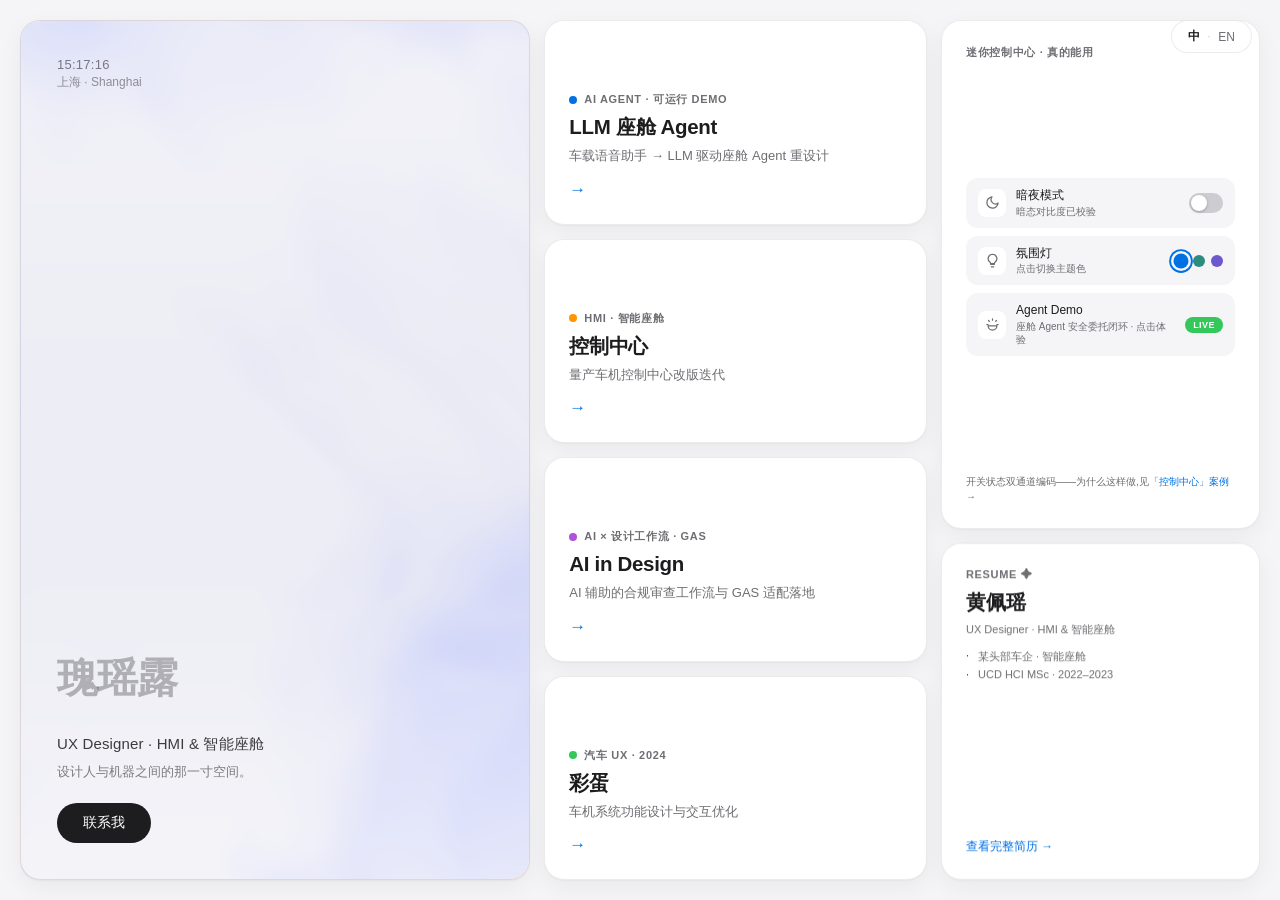
==== commit 4a9bc4b3: "英雄卡改晨雾光晕浅色流场:深字+黑胶囊按钮,着色器支持浅色模式 - 流体着色器新增 u_light:浅色底的可读性带向白提亮而非压暗 - 英雄卡文字固定深色(不随暗夜主题翻转,避免浅底白字) - 备选" ====
--- a/index.html
+++ b/index.html
@@ -21,7 +21,7 @@
   <div class="page">
     <div class="bento">
 
-      <div class="card card-hero" id="heroCard">
+      <div class="card card-hero hero--light" id="heroCard">
         <div class="time-overlay" id="timeOverlay"></div>
         <div>
           <div class="hero-time" id="clock">--:--:--</div>
@@ -113,7 +113,12 @@
 
     </div>
   </div>
-  <script>window.__HERO_PALETTE = { c0: [0.030, 0.030, 0.040], c1: [0.075, 0.075, 0.095], c2: [0.145, 0.145, 0.175], boost: 0.55 };</script>
+  <script>
+    // 英雄卡流体配色。备选(换方案改这一行即可):
+    // B 深邃极光: { c0:[0.02,0.03,0.10], c1:[0.18,0.14,0.42], c2:[0.12,0.60,0.62], boost:1.3 }
+    // C 暮色座舱: { c0:[0.03,0.07,0.11], c1:[0.10,0.22,0.36], c2:[0.88,0.48,0.20], boost:1.1 }
+    window.__HERO_PALETTE = { c0: [0.93,0.93,0.96], c1: [0.76,0.79,0.98], c2: [1.0,0.85,0.82], boost: 0.85, light: 1 };
+  </script>
   <script src="main.js"></script>
 </body>
 </html>
--- a/style.css
+++ b/style.css
@@ -139,6 +139,20 @@
   50%       { opacity: 0.4; box-shadow: 0 0 0 5px rgba(255,255,255,0); }
 }
 
+/* 浅色英雄卡:深字 + 白雾遮罩 + 反转按钮 */
+.card-hero.hero--light {
+  color: #1d1d1f; border: 1px solid var(--hairline);
+  background: linear-gradient(160deg, #ececf2, #e2e5f6 55%, #f7eae6);
+}
+.card-hero.hero--light.webgl-active::before {
+  background: linear-gradient(160deg, rgba(255,255,255,0.42) 0%, rgba(255,255,255,0.04) 55%, rgba(255,255,255,0.38) 100%);
+}
+.card-hero.hero--light::after {
+  background: radial-gradient(420px circle at var(--mx) var(--my), rgba(255,255,255,0.35), transparent 65%);
+}
+.card-hero.hero--light .hero-connect { background: #1d1d1f; color: #ffffff; }
+.card-hero.hero--light .hero-connect:hover { background: #333336; }
+
 /* Apple 式白色胶囊按钮 */
 .hero-connect {
   display: inline-block; margin-top: 22px; padding: 11px 26px;
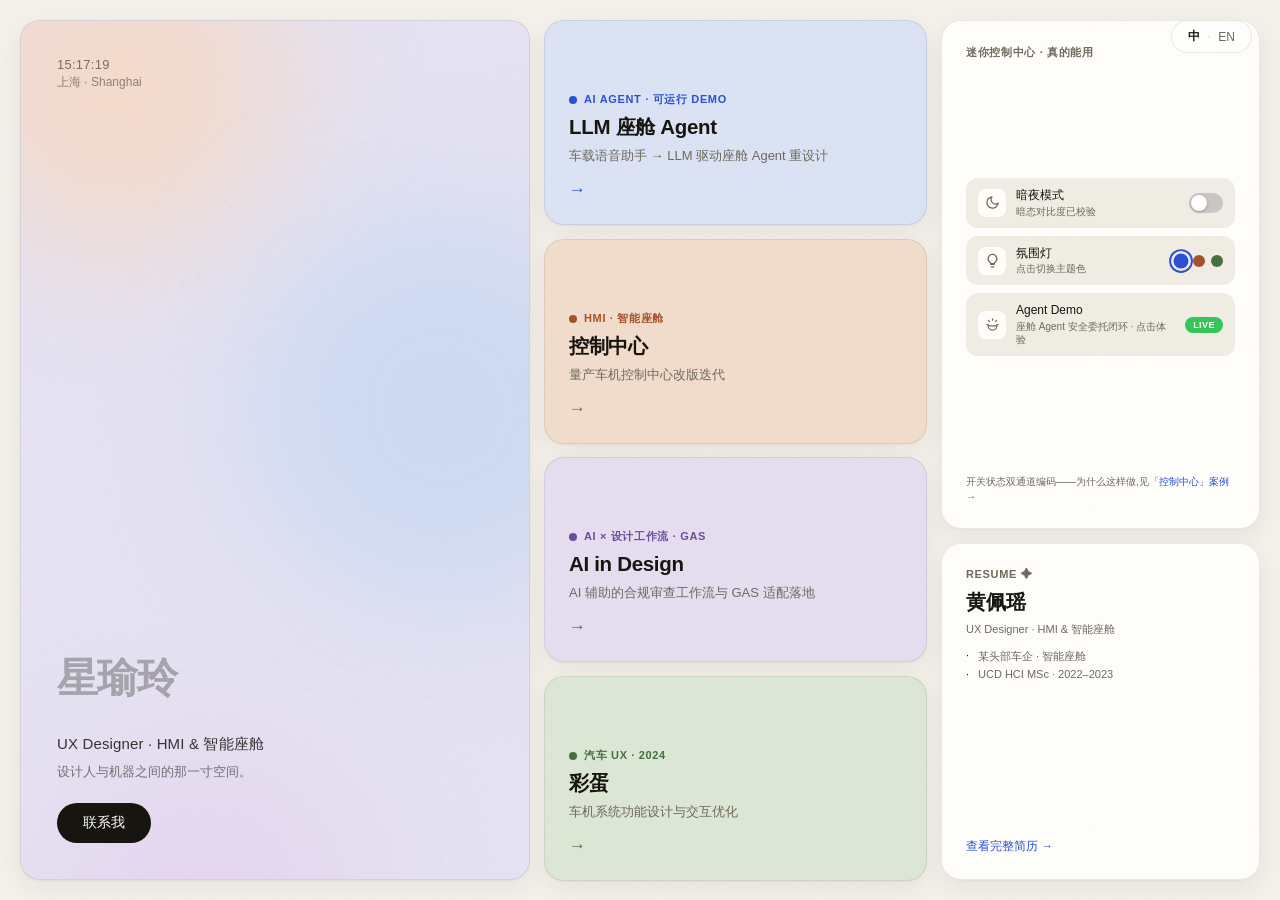
==== commit 3fefd857: "视觉方案 v3:暖米纸底+莫兰迪色块 bento,CSS 光斑英雄卡,移除跟手特效 - 配色系统:暖米底/奶白次卡/四案例各配莫兰迪色块(雾蓝·陶土·藕紫·苔绿)+钴蓝强调 - 英雄卡:纯 CSS 三" ====
--- a/index.html
+++ b/index.html
@@ -15,14 +15,11 @@
     <button class="lang-btn" data-l="en">EN</button>
   </div>
 
-  <div class="cursor-dot" id="cursorDot"></div>
-  <div class="cursor-ring" id="cursorRing"></div>
-
   <div class="page">
     <div class="bento">
 
-      <div class="card card-hero hero--light" id="heroCard">
-        <div class="time-overlay" id="timeOverlay"></div>
+      <div class="card card-hero" id="heroCard">
+        <div class="hero-blobs"><span class="blob b1"></span><span class="blob b2"></span><span class="blob b3"></span></div>
         <div>
           <div class="hero-time" id="clock">--:--:--</div>
           <div class="hero-location" data-zh="上海 · Shanghai" data-en="Shanghai, China">上海 · Shanghai</div>
@@ -38,25 +35,25 @@
       </div>
 
       <div class="bento-middle">
-        <a href="project-agent.html" class="card card-project" style="--dot:#0071e3;">
+        <a href="project-agent.html" class="card card-project theme-agent">
           <div class="card-tag" data-zh="AI Agent · 可运行 Demo" data-en="AI Agent · Live Demo">AI Agent · 可运行 Demo</div>
           <div class="card-title">LLM 座舱 Agent</div>
           <div class="card-desc" data-zh="车载语音助手 → LLM 驱动座舱 Agent 重设计" data-en="Voice assistant → LLM-driven cockpit agent">车载语音助手 → LLM 驱动座舱 Agent 重设计</div>
           <div class="card-arrow">→</div>
         </a>
-        <a href="project-hmi.html" class="card card-project" style="--dot:#ff9500;">
+        <a href="project-hmi.html" class="card card-project theme-hmi">
           <div class="card-tag" data-zh="HMI · 智能座舱" data-en="HMI · Smart Cockpit">HMI · 智能座舱</div>
           <div class="card-title">控制中心</div>
           <div class="card-desc" data-zh="量产车机控制中心改版迭代" data-en="Production HMI control center redesign">量产车机控制中心改版迭代</div>
           <div class="card-arrow">→</div>
         </a>
-        <a href="project-ai.html" class="card card-project" style="--dot:#af52de;">
+        <a href="project-ai.html" class="card card-project theme-gas">
           <div class="card-tag" data-zh="AI × 设计工作流 · GAS" data-en="AI × Workflow · GAS">AI × 设计工作流 · GAS</div>
           <div class="card-title">AI in Design</div>
           <div class="card-desc" data-zh="AI 辅助的合规审查工作流与 GAS 适配落地" data-en="AI-assisted compliance review & GAS adaptation">AI 辅助的合规审查工作流与 GAS 适配落地</div>
           <div class="card-arrow">→</div>
         </a>
-        <a href="project-caidan.html" class="card card-project" style="--dot:#34c759;">
+        <a href="project-caidan.html" class="card card-project theme-egg">
           <div class="card-tag" data-zh="汽车 UX · 2024" data-en="Automotive UX · 2024">汽车 UX · 2024</div>
           <div class="card-title">彩蛋</div>
           <div class="card-desc" data-zh="车机系统功能设计与交互优化" data-en="HMI feature design & interaction">车机系统功能设计与交互优化</div>
@@ -83,9 +80,9 @@
                 <span class="ctrl-sub" data-zh="点击切换主题色" data-en="Tap to cycle accent">点击切换主题色</span>
               </span>
               <span class="ctrl-dots">
-                <span class="ctrl-dot" data-accent="" style="background:#0071e3;color:#0071e3;"></span>
-                <span class="ctrl-dot" data-accent="teal" style="background:#2c8c7d;color:#2c8c7d;"></span>
-                <span class="ctrl-dot" data-accent="violet" style="background:#6e56cf;color:#6e56cf;"></span>
+                <span class="ctrl-dot" data-accent="" style="background:#2b50d4;color:#2b50d4;"></span>
+                <span class="ctrl-dot" data-accent="teal" style="background:#a4532a;color:#a4532a;"></span>
+                <span class="ctrl-dot" data-accent="violet" style="background:#47703f;color:#47703f;"></span>
               </span>
             </button>
             <a class="ctrl-row" id="ctrlDemo" href="demo/">
@@ -113,12 +110,6 @@
 
     </div>
   </div>
-  <script>
-    // 英雄卡流体配色。备选(换方案改这一行即可):
-    // B 深邃极光: { c0:[0.02,0.03,0.10], c1:[0.18,0.14,0.42], c2:[0.12,0.60,0.62], boost:1.3 }
-    // C 暮色座舱: { c0:[0.03,0.07,0.11], c1:[0.10,0.22,0.36], c2:[0.88,0.48,0.20], boost:1.1 }
-    window.__HERO_PALETTE = { c0: [0.93,0.93,0.96], c1: [0.76,0.79,0.98], c2: [1.0,0.85,0.82], boost: 0.85, light: 1 };
-  </script>
   <script src="main.js"></script>
 </body>
 </html>
--- a/style.css
+++ b/style.css
@@ -4,22 +4,29 @@
    ============================================================ */
 
 :root {
-  --color-bg: #f5f5f7;
-  --color-hero-start: #0a0a0c;
-  --color-hero-mid: #141418;
-  --color-hero-end: #1d1d22;
-  --color-card-1: #ffffff;          /* 主卡片面 */
-  --color-card-2: #f5f5f7;          /* 次级面 / 嵌入块 */
-  --color-card-3: #e8e8ed;          /* 分隔 / 弱底 */
-  --color-card-4: #d2d2d7;
-  --color-card-peach: #ffffff;
-  --color-text-dark: #1d1d1f;
-  --color-text-mid: #6e6e73;
-  --color-accent: #0071e3;
+  /* 暖米纸底 + 莫兰迪色块 + 钴蓝强调 */
+  --color-bg: #f4f1ea;
+  --color-card-1: #fffefa;          /* 主卡片面(奶白) */
+  --color-card-2: #f1ede4;          /* 次级面 / 嵌入块 */
+  --color-card-3: #e4dfd2;          /* 分隔 / 弱底 */
+  --color-card-4: #c9c2b1;
+  --color-card-peach: #fffefa;
+  --color-text-dark: #17150f;
+  --color-text-mid: #6e6a5e;
+  --color-accent: #2b50d4;
   --color-white: #ffffff;
-  --hairline: rgba(0, 0, 0, 0.08);
-  --shadow-rest: 0 1px 2px rgba(0,0,0,0.04), 0 8px 24px rgba(0,0,0,0.05);
-  --shadow-hover: 0 2px 8px rgba(0,0,0,0.05), 0 20px 44px rgba(0,0,0,0.10);
+  --hairline: rgba(56, 48, 30, 0.10);
+  --shadow-rest: 0 1px 2px rgba(45,38,20,0.04), 0 8px 24px rgba(45,38,20,0.06);
+  --shadow-hover: 0 2px 8px rgba(45,38,20,0.05), 0 20px 44px rgba(45,38,20,0.12);
+  /* 案例主题色(色块/深字成对) */
+  --tint-agent: #dbe3f4;  --deep-agent: #2b50d4;
+  --tint-hmi:   #f2ddcd;  --deep-hmi:   #a4532a;
+  --tint-gas:   #e6def0;  --deep-gas:   #6a4d9e;
+  --tint-egg:   #dde7d6;  --deep-egg:   #47703f;
+  --hero-base:  #e6e3f3;
+  --hero-blob-1:#f6d9c4;
+  --hero-blob-2:#c9d9f2;
+  --hero-blob-3:#e5d3ee;
   --font-serif: -apple-system, BlinkMacSystemFont, "SF Pro Display", "Helvetica Neue", "PingFang SC", "Microsoft YaHei", sans-serif;
   --font-sans: -apple-system, BlinkMacSystemFont, "SF Pro Text", "SF Pro Display", "Helvetica Neue", "PingFang SC", "Microsoft YaHei", sans-serif;
   --radius-card: 20px;
@@ -39,7 +46,15 @@
 a { text-decoration: none; color: inherit; }
 button { cursor: pointer; }
 img { max-width: 100%; display: block; }
-::selection { background: rgba(0,113,227,0.18); }
+::selection { background: rgba(43,80,212,0.16); }
+
+/* 全站纸感噪点 */
+body::before {
+  content: ''; position: fixed; inset: 0; z-index: 9999; pointer-events: none;
+  opacity: 0.035; mix-blend-mode: multiply;
+  background-image: url("data:image/svg+xml,%3Csvg xmlns='http://www.w3.org/2000/svg' width='160' height='160'%3E%3Cfilter id='n'%3E%3CfeTurbulence type='fractalNoise' baseFrequency='0.9' numOctaves='2'/%3E%3C/filter%3E%3Crect width='160' height='160' filter='url(%23n)'/%3E%3C/svg%3E");
+}
+html[data-theme="dark"] body::before { opacity: 0.06; mix-blend-mode: screen; }
 
 /* ===== Custom cursor (disabled) ===== */
 .cursor-dot, .cursor-ring { display: none; }
@@ -88,30 +103,41 @@
   transition: opacity 3s ease, background-color 3s ease; z-index: 0;
 }
 
-/* ===== Hero card（深空黑,Apple Pro 质感）===== */
+/* ===== Hero card:晨雾极光(纯 CSS 光斑漂移) ===== */
 .card-hero {
-  --mx: 50%; --my: 50%;
-  background: linear-gradient(160deg, var(--color-hero-start), var(--color-hero-mid) 55%, var(--color-hero-end));
-  border: none;
-  color: var(--color-white); display: flex; flex-direction: column;
+  background: var(--hero-base);
+  border: 1px solid var(--hairline);
+  color: var(--color-text-dark); display: flex; flex-direction: column;
   justify-content: space-between; padding: 36px;
   animation: fadeUp 0.5s ease 0.05s forwards;
 }
-.card-hero.webgl-active { animation: fadeUp 0.5s ease 0.05s forwards; }
-.card-hero.webgl-active::before {
-  content: '';
-  position: absolute; inset: 0; border-radius: inherit;
-  background: linear-gradient(160deg, rgba(0,0,0,0.35) 0%, rgba(0,0,0,0.05) 55%, rgba(0,0,0,0.30) 100%);
-  pointer-events: none; z-index: 0;
-}
-.card-hero > *:not(.time-overlay) { position: relative; z-index: 1; }
-.card-hero::after {
-  content: ''; position: absolute; inset: 0; border-radius: var(--radius-card);
-  background: radial-gradient(420px circle at var(--mx) var(--my), rgba(255,255,255,0.06), transparent 65%);
-  pointer-events: none; opacity: 0; transition: opacity 0.4s ease; z-index: 2;
-}
-.card-hero:hover::after { opacity: 1; }
+.card-hero > *:not(.hero-blobs) { position: relative; z-index: 1; }
 .card-hero:hover { transform: none; box-shadow: var(--shadow-rest); }
+
+.hero-blobs { position: absolute; inset: 0; border-radius: inherit; overflow: hidden; z-index: 0; }
+.hero-blobs .blob {
+  position: absolute; border-radius: 50%;
+  filter: blur(70px); opacity: 0.85; will-change: transform;
+}
+.hero-blobs .b1 {
+  width: 66%; padding-top: 66%; left: -14%; top: -12%;
+  background: var(--hero-blob-1);
+  animation: blobDrift1 21s ease-in-out infinite alternate;
+}
+.hero-blobs .b2 {
+  width: 78%; padding-top: 78%; right: -22%; top: 22%;
+  background: var(--hero-blob-2);
+  animation: blobDrift2 27s ease-in-out infinite alternate;
+}
+.hero-blobs .b3 {
+  width: 58%; padding-top: 58%; left: 8%; bottom: -20%;
+  background: var(--hero-blob-3);
+  animation: blobDrift3 24s ease-in-out infinite alternate;
+}
+@keyframes blobDrift1 { from { transform: translate(0,0) scale(1); } to { transform: translate(16%, 22%) scale(1.18); } }
+@keyframes blobDrift2 { from { transform: translate(0,0) scale(1.1); } to { transform: translate(-20%, -14%) scale(0.92); } }
+@keyframes blobDrift3 { from { transform: translate(0,0) scale(0.95); } to { transform: translate(14%, -18%) scale(1.15); } }
+@media (prefers-reduced-motion: reduce) { .hero-blobs .blob { animation: none; } }
 
 .hero-time { font-size: 13px; font-weight: 400; opacity: 0.55; letter-spacing: 0.02em; font-variant-numeric: tabular-nums; }
 .hero-location { font-size: 12px; opacity: 0.45; margin-top: 2px; }
@@ -139,42 +165,34 @@
   50%       { opacity: 0.4; box-shadow: 0 0 0 5px rgba(255,255,255,0); }
 }
 
-/* 浅色英雄卡:深字 + 白雾遮罩 + 反转按钮 */
-.card-hero.hero--light {
-  color: #1d1d1f; border: 1px solid var(--hairline);
-  background: linear-gradient(160deg, #ececf2, #e2e5f6 55%, #f7eae6);
-}
-.card-hero.hero--light.webgl-active::before {
-  background: linear-gradient(160deg, rgba(255,255,255,0.42) 0%, rgba(255,255,255,0.04) 55%, rgba(255,255,255,0.38) 100%);
-}
-.card-hero.hero--light::after {
-  background: radial-gradient(420px circle at var(--mx) var(--my), rgba(255,255,255,0.35), transparent 65%);
-}
-.card-hero.hero--light .hero-connect { background: #1d1d1f; color: #ffffff; }
-.card-hero.hero--light .hero-connect:hover { background: #333336; }
-
-/* Apple 式白色胶囊按钮 */
+/* 墨色胶囊按钮 */
 .hero-connect {
   display: inline-block; margin-top: 22px; padding: 11px 26px;
-  background: var(--color-white); border: none; border-radius: 980px;
-  font-size: 14px; font-weight: 500; color: #0a0a0c; align-self: flex-start;
-  will-change: transform;
-  transition: background var(--transition), opacity var(--transition);
+  background: #17150f; border: none; border-radius: 980px;
+  font-size: 14px; font-weight: 500; color: #fffefa; align-self: flex-start;
+  transition: background var(--transition), transform var(--transition);
   position: relative; z-index: 3;
 }
-.hero-connect:hover { background: rgba(255,255,255,0.88); }
-
-/* ===== Project cards（白卡 + 色点标识）===== */
-.card-project { flex: 1; background: var(--color-card-1); display: flex; flex-direction: column; justify-content: flex-end; }
+.hero-connect:hover { background: #2e2b22; transform: translateY(-2px); }
+
+/* ===== Project cards（莫兰迪色块 + 深色主题字）===== */
+.card-project {
+  flex: 1; background: var(--tint, var(--color-card-1));
+  display: flex; flex-direction: column; justify-content: flex-end;
+}
+.card-project.theme-agent { --tint: var(--tint-agent); --deep: var(--deep-agent); }
+.card-project.theme-hmi   { --tint: var(--tint-hmi);   --deep: var(--deep-hmi); }
+.card-project.theme-gas   { --tint: var(--tint-gas);   --deep: var(--deep-gas); }
+.card-project.theme-egg   { --tint: var(--tint-egg);   --deep: var(--deep-egg); }
 .card-cover { display: none; }
 .card-tag {
   font-size: 11px; font-weight: 600; letter-spacing: 0.06em; text-transform: uppercase;
-  color: var(--color-text-mid); margin-bottom: 8px; position: relative;
+  color: var(--deep, var(--color-text-mid)); margin-bottom: 8px; position: relative;
   display: flex; align-items: center; gap: 7px;
 }
 .card-tag::before {
   content: ''; width: 8px; height: 8px; border-radius: 50%;
-  background: var(--dot, var(--color-accent)); flex-shrink: 0;
+  background: var(--deep, var(--color-accent)); flex-shrink: 0;
 }
 .card-title {
   font-family: var(--font-serif); font-size: clamp(1.15rem, 1.6vw, 1.5rem);
@@ -182,7 +200,7 @@
   color: var(--color-text-dark);
 }
 .card-desc { font-size: 13px; color: var(--color-text-mid); margin-top: 6px; line-height: 1.5; position: relative; }
-.card-arrow { margin-top: 14px; font-size: 17px; color: var(--color-accent); position: relative; transition: transform var(--transition); }
+.card-arrow { margin-top: 14px; font-size: 17px; color: var(--deep, var(--color-accent)); position: relative; transition: transform var(--transition); }
 .card:hover .card-arrow { transform: translateX(5px); }
 
 /* ===== Photo card ===== */
@@ -533,31 +551,42 @@
   .lifecycle-arrow { display: none; }
 }
 
-/* ===== Dark mode（Apple 深色）===== */
+/* ===== Dark mode（暖夜:深炭底 + 加深的莫兰迪色块）===== */
 html[data-theme="dark"] {
-  --color-bg: #000000;
-  --color-card-1: #1d1d1f;
-  --color-card-2: #2c2c2e;
-  --color-card-3: #3a3a3c;
-  --color-card-4: #48484a;
-  --color-card-peach: #1d1d1f;
-  --color-text-dark: #f5f5f7;
-  --color-text-mid: #98989d;
-  --color-accent: #2997ff;
-  --hairline: rgba(255, 255, 255, 0.10);
+  --color-bg: #131210;
+  --color-card-1: #1e1c19;
+  --color-card-2: #282520;
+  --color-card-3: #363229;
+  --color-card-4: #4c4638;
+  --color-card-peach: #1e1c19;
+  --color-text-dark: #ece8de;
+  --color-text-mid: #a29b8b;
+  --color-accent: #8ba3f5;
+  --hairline: rgba(255, 250, 235, 0.10);
   --shadow-rest: 0 1px 2px rgba(0,0,0,0.4), 0 8px 24px rgba(0,0,0,0.5);
   --shadow-hover: 0 2px 8px rgba(0,0,0,0.5), 0 20px 44px rgba(0,0,0,0.6);
-}
-html[data-theme="dark"] .lang-toggle { background: rgba(29,29,31,0.72); border-color: var(--hairline); }
-html[data-theme="dark"] .decision-badge--chosen { background: var(--color-text-dark); color: #1d1d1f; }
-html[data-theme="dark"] .case-figure img { background: #f5f5f7; }
-html[data-theme="dark"] ::selection { background: rgba(41,151,255,0.30); }
-
-/* 氛围灯强调色（克制的三选）*/
-html[data-accent="teal"]   { --color-accent: #2c8c7d; }
-html[data-accent="violet"] { --color-accent: #6e56cf; }
-html[data-theme="dark"][data-accent="teal"]   { --color-accent: #4db6a5; }
-html[data-theme="dark"][data-accent="violet"] { --color-accent: #9b7ff0; }
+  --tint-agent: #232b42;  --deep-agent: #93aaf7;
+  --tint-hmi:   #3a2619;  --deep-hmi:   #e59a6e;
+  --tint-gas:   #2d2440;  --deep-gas:   #b79ae8;
+  --tint-egg:   #23301e;  --deep-egg:   #92bd85;
+  --hero-base:  #201f30;
+  --hero-blob-1:#4b3054;
+  --hero-blob-2:#22355c;
+  --hero-blob-3:#54372a;
+}
+html[data-theme="dark"] .lang-toggle { background: rgba(30,28,25,0.72); border-color: var(--hairline); }
+html[data-theme="dark"] .decision-badge--chosen { background: var(--color-text-dark); color: #1e1c19; }
+html[data-theme="dark"] .case-figure img { background: #f4f1ea; }
+html[data-theme="dark"] ::selection { background: rgba(139,163,245,0.30); }
+html[data-theme="dark"] .card-hero { color: var(--color-text-dark); }
+html[data-theme="dark"] .hero-connect { background: #ece8de; color: #17150f; }
+html[data-theme="dark"] .hero-connect:hover { background: #d8d3c6; }
+
+/* 氛围灯强调色(钴蓝默认 / 陶土 / 苔绿) */
+html[data-accent="teal"]   { --color-accent: #a4532a; }
+html[data-accent="violet"] { --color-accent: #47703f; }
+html[data-theme="dark"][data-accent="teal"]   { --color-accent: #e59a6e; }
+html[data-theme="dark"][data-accent="violet"] { --color-accent: #92bd85; }
 
 .card, .ctrl-row, .tag, .case-image-placeholder, .case-insight, .decision-card, .process-step, .principle-card, .spec-table, .case-challenge, .decision-rule {
   transition: background-color 0.5s ease, color 0.5s ease, border-color 0.5s ease;
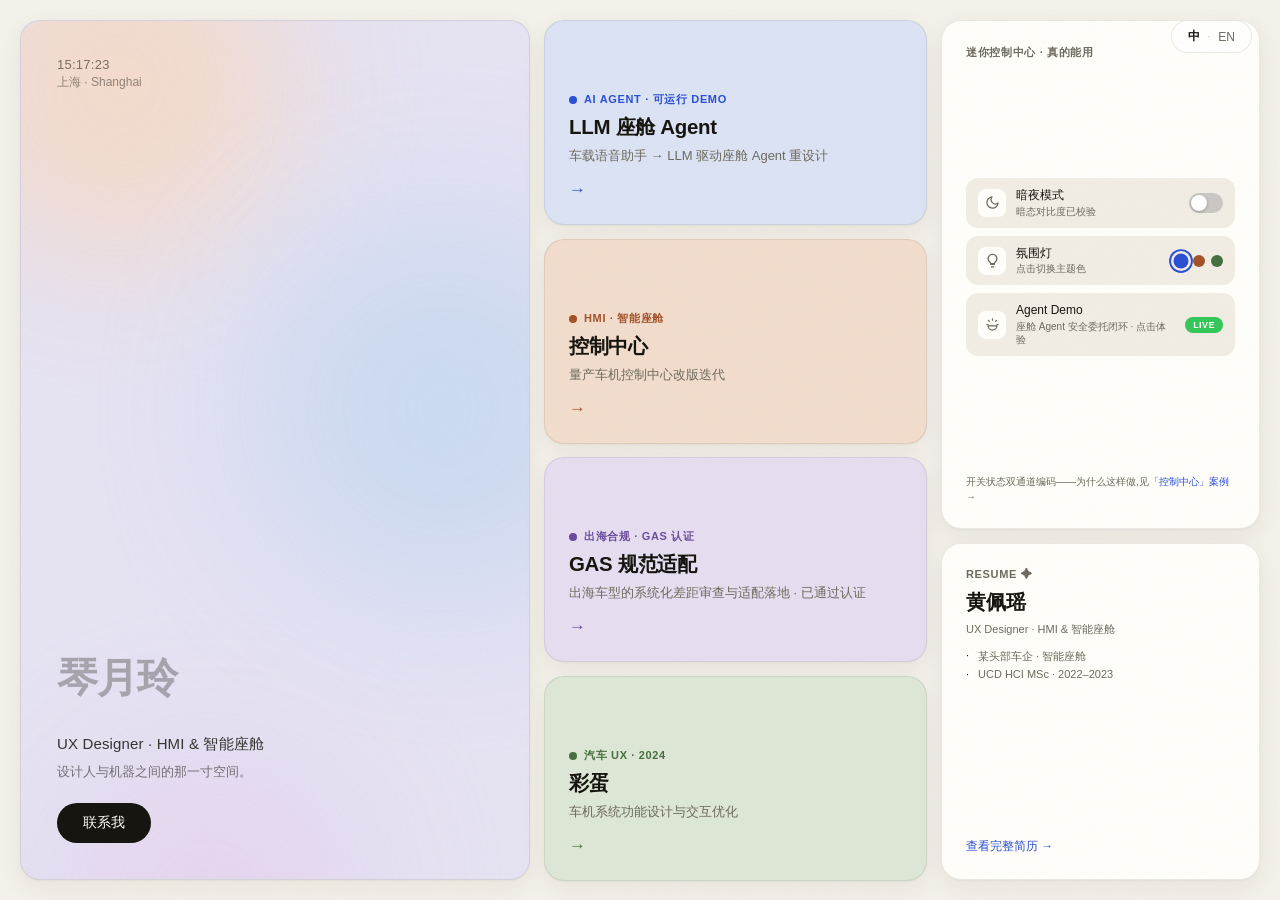
==== commit 91dcf12b: "同步用户拍板:案例④页去AI审查改团队自查口径(出海/已通过认证);案例⑤页嵌入竞品矩阵;首页④卡片更新 Co-Authored-By: Claude Fable 5 <noreply@anthrop" ====
--- a/index.html
+++ b/index.html
@@ -48,9 +48,9 @@
           <div class="card-arrow">→</div>
         </a>
         <a href="project-ai.html" class="card card-project theme-gas">
-          <div class="card-tag" data-zh="AI × 设计工作流 · GAS" data-en="AI × Workflow · GAS">AI × 设计工作流 · GAS</div>
-          <div class="card-title">AI in Design</div>
-          <div class="card-desc" data-zh="AI 辅助的合规审查工作流与 GAS 适配落地" data-en="AI-assisted compliance review & GAS adaptation">AI 辅助的合规审查工作流与 GAS 适配落地</div>
+          <div class="card-tag" data-zh="出海合规 · GAS 认证" data-en="Global Compliance · GAS">出海合规 · GAS 认证</div>
+          <div class="card-title">GAS 规范适配</div>
+          <div class="card-desc" data-zh="出海车型的系统化差距审查与适配落地 · 已通过认证" data-en="Systematic gap review & adaptation for a global model — certified">出海车型的系统化差距审查与适配落地 · 已通过认证</div>
           <div class="card-arrow">→</div>
         </a>
         <a href="project-caidan.html" class="card card-project theme-egg">
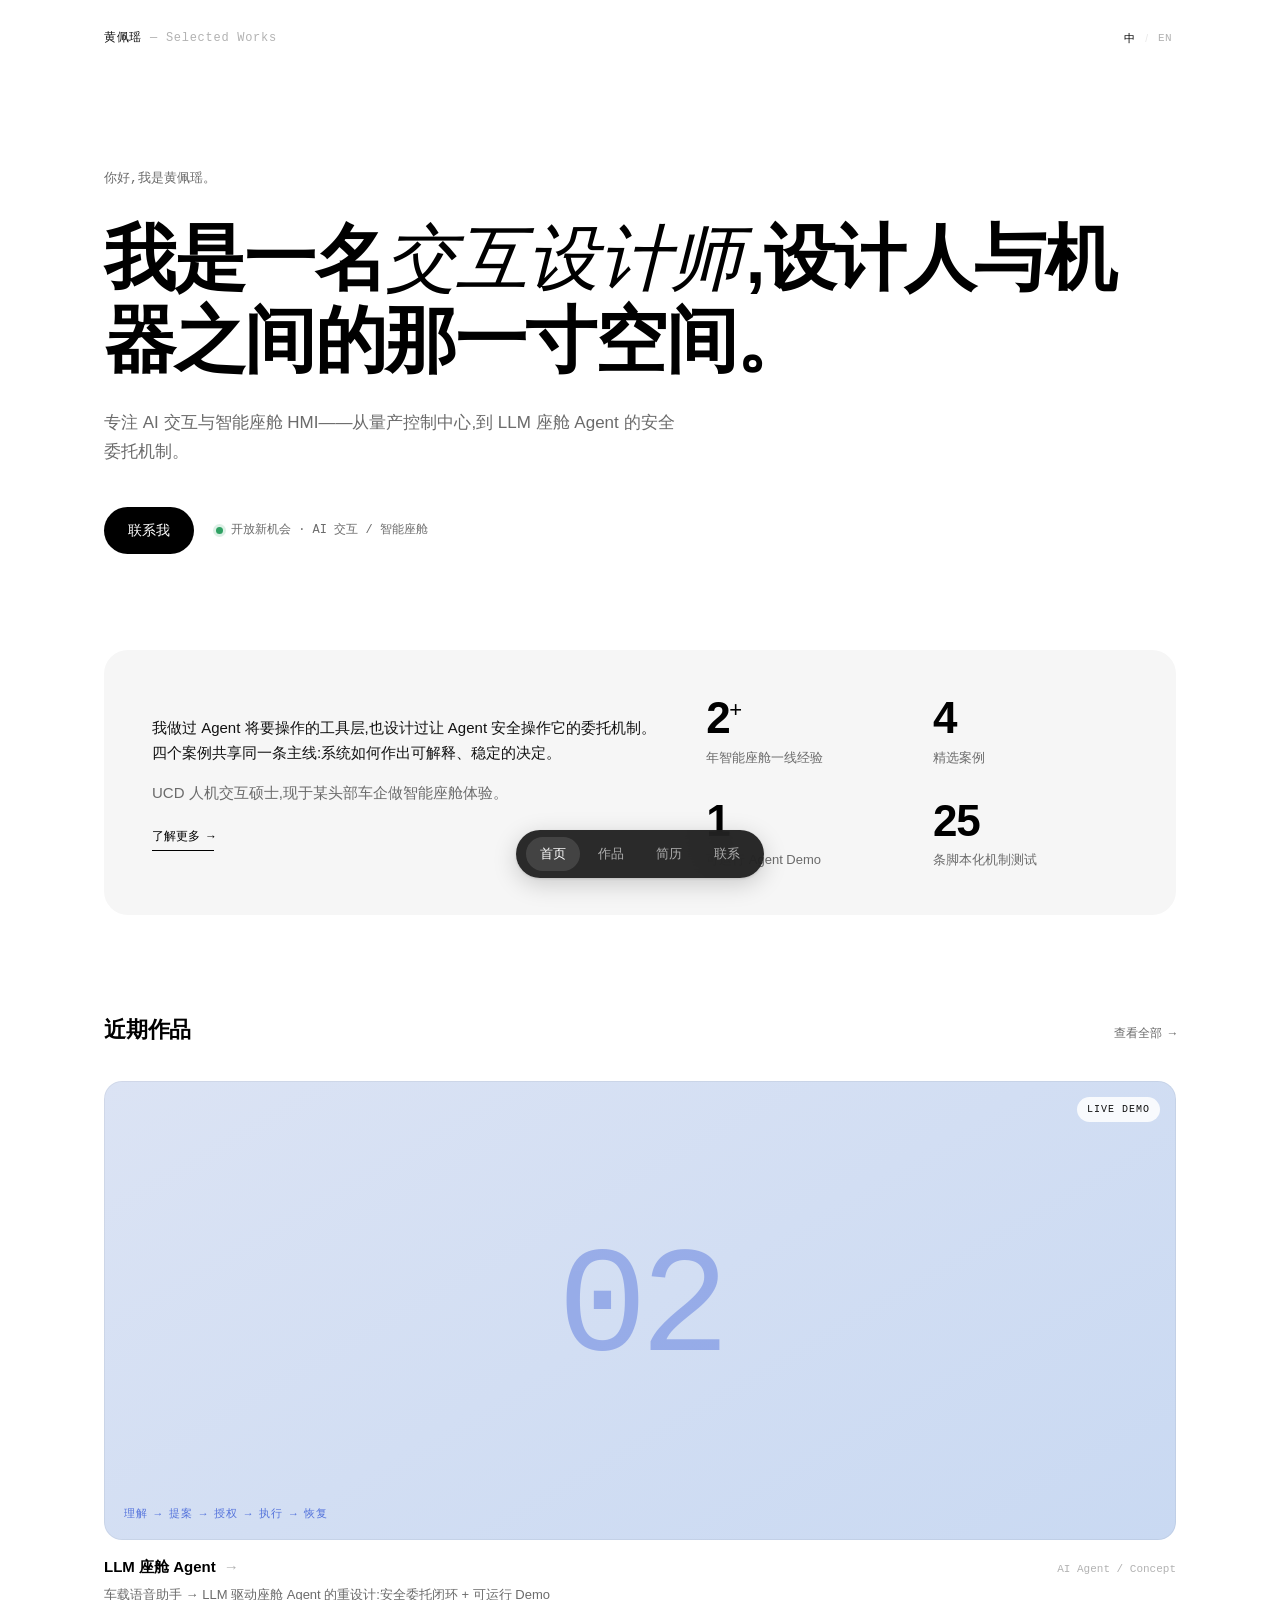
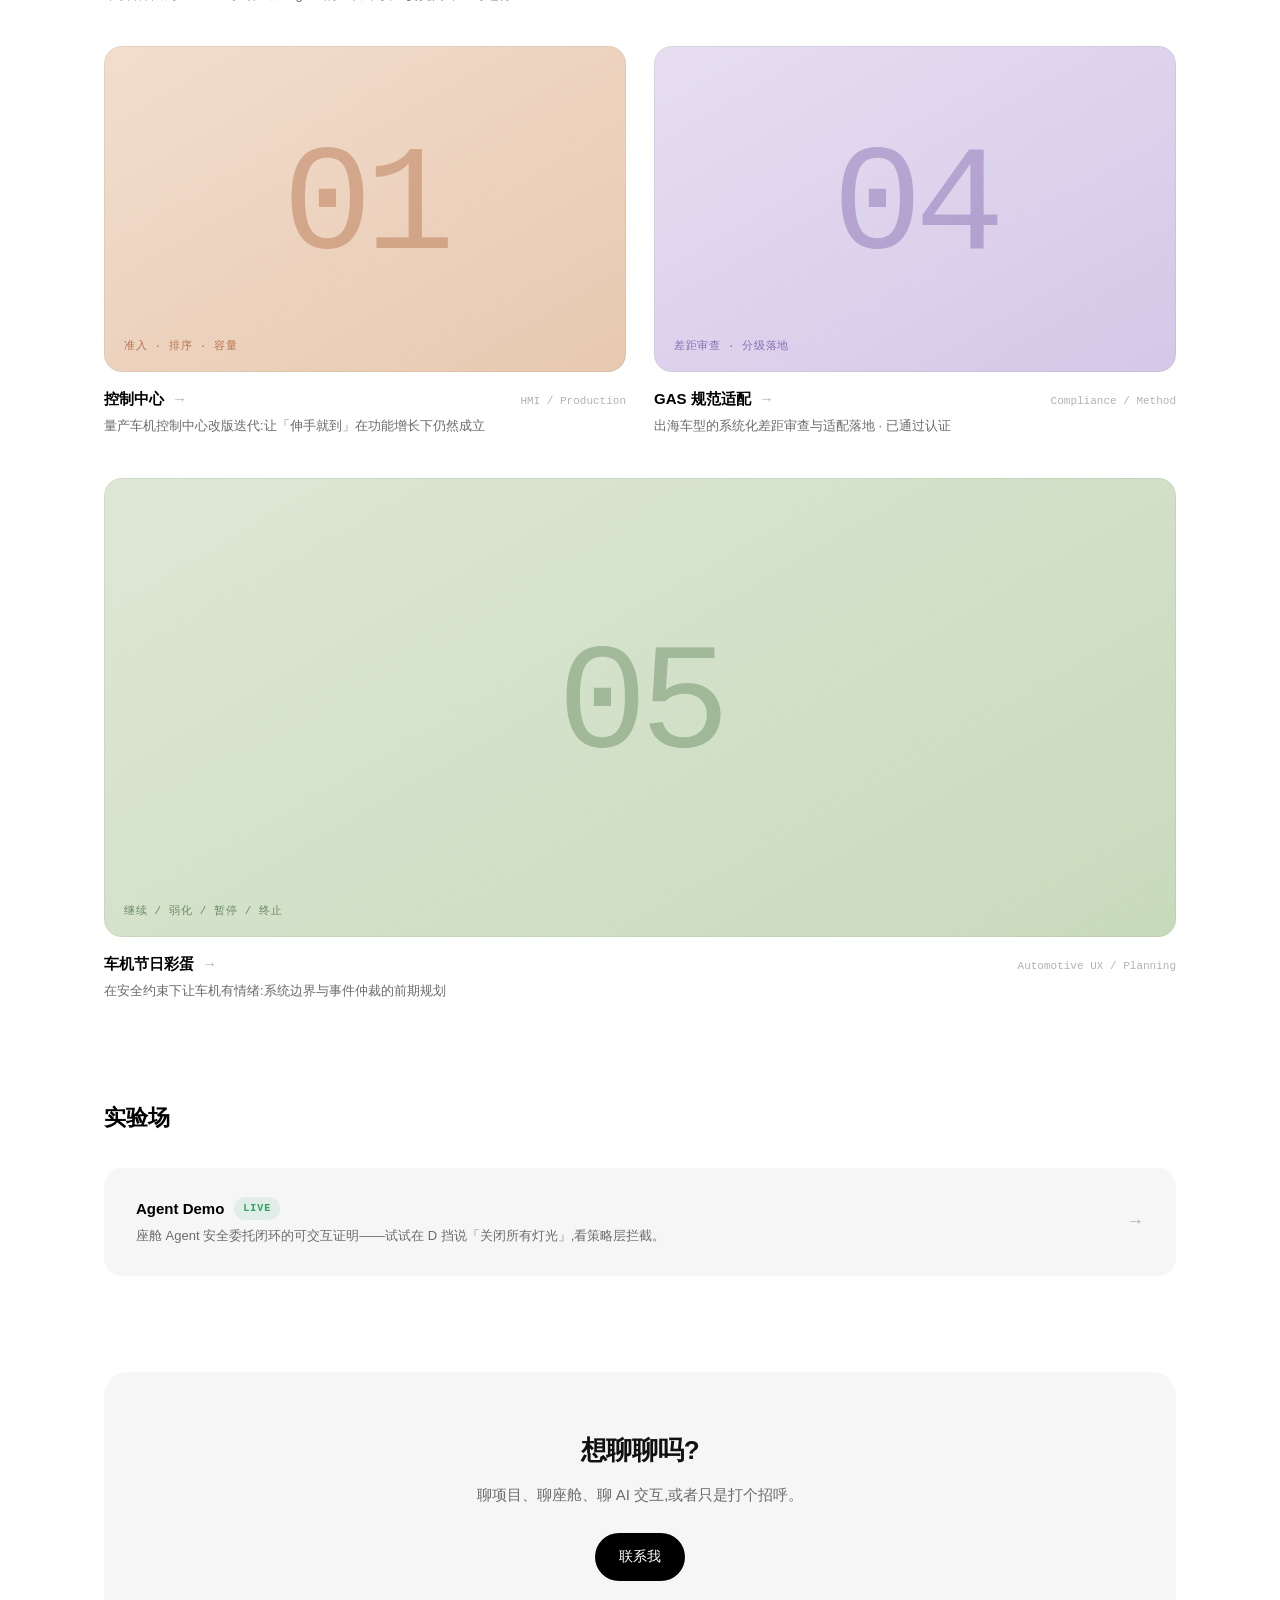
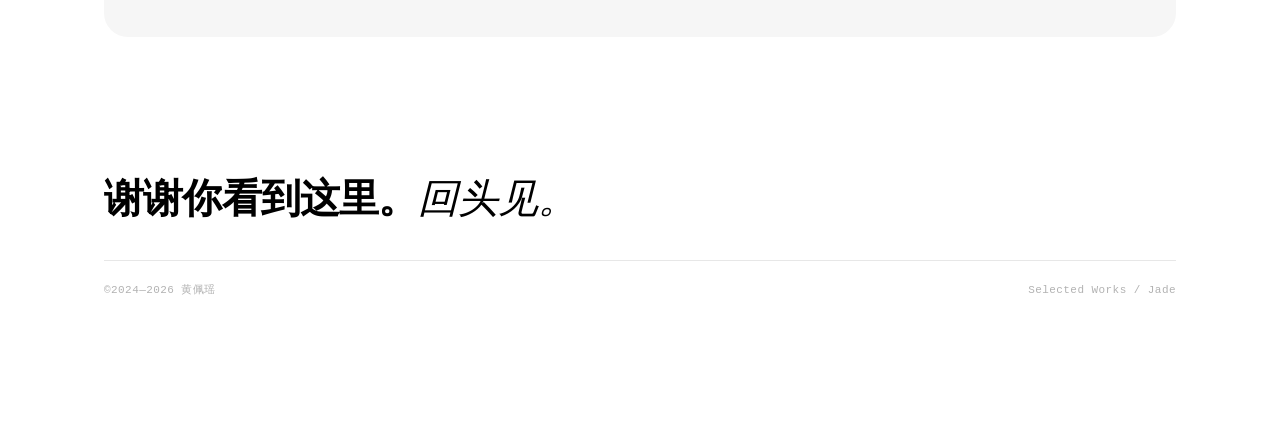
==== commit 33132d50: "网站改版:极简编辑风重设计(参考 ericsin.com) - 白底黑字灰阶层次,Inter/等宽小标签/衬线斜体点缀的排版系统 - 首页改为单栏纵向:大标题 hero + At a Glance 数" ====
--- a/index.html
+++ b/index.html
@@ -4,112 +4,174 @@
   <meta charset="UTF-8">
   <meta name="viewport" content="width=device-width, initial-scale=1.0">
   <title>黄佩瑶 · UX Designer</title>
+  <meta name="description" content="黄佩瑶 — AI 交互 / 智能座舱 UX 设计师作品集">
   <link rel="stylesheet" href="style.css">
-  <script>(function(){try{var t=localStorage.getItem("jcTheme");if(t)document.documentElement.setAttribute("data-theme",t);var a=localStorage.getItem("jcAccent");if(a)document.documentElement.setAttribute("data-accent",a);}catch(e){}})();</script>
 </head>
 <body data-lang="zh">
 
-  <div class="lang-toggle">
-    <button class="lang-btn active" data-l="zh">中</button>
-    <span class="lang-sep">·</span>
-    <button class="lang-btn" data-l="en">EN</button>
-  </div>
+  <header class="site-top">
+    <a class="site-mark" href="index.html">黄佩瑶 <span>— Selected Works</span></a>
+    <div class="lang-toggle">
+      <button class="lang-btn active" data-l="zh">中</button>
+      <span class="lang-sep">/</span>
+      <button class="lang-btn" data-l="en">EN</button>
+    </div>
+  </header>
 
-  <div class="page">
-    <div class="bento">
+  <main class="wrap">
 
-      <div class="card card-hero" id="heroCard">
-        <div class="hero-blobs"><span class="blob b1"></span><span class="blob b2"></span><span class="blob b3"></span></div>
-        <div>
-          <div class="hero-time" id="clock">--:--:--</div>
-          <div class="hero-location" data-zh="上海 · Shanghai" data-en="Shanghai, China">上海 · Shanghai</div>
+    <!-- Hero -->
+    <section class="hero">
+      <p class="hero-eyebrow" data-zh="你好,我是黄佩瑶。" data-en="Hello, I'm Jade.">你好,我是黄佩瑶。</p>
+      <h1 class="hero-headline"
+          data-zh="我是一名<em>交互设计师</em>,设计人与机器之间的那一寸空间。"
+          data-en="I'm a <em>designer</em> shaping the space between humans and machines.">我是一名<em>交互设计师</em>,设计人与机器之间的那一寸空间。</h1>
+      <p class="hero-sub"
+         data-zh="专注 AI 交互与智能座舱 HMI——从量产控制中心,到 LLM 座舱 Agent 的安全委托机制。"
+         data-en="Focused on AI interaction &amp; smart-cockpit HMI — from production control centers to safe-delegation design for LLM cockpit agents.">专注 AI 交互与智能座舱 HMI——从量产控制中心,到 LLM 座舱 Agent 的安全委托机制。</p>
+      <div class="hero-cta-row">
+        <a href="contact.html" class="btn-primary" data-zh="联系我" data-en="Let's chat">联系我</a>
+        <span class="hero-status" data-zh="开放新机会 · AI 交互 / 智能座舱" data-en="Open to opportunities · AI &amp; Cockpit UX">开放新机会 · AI 交互 / 智能座舱</span>
+      </div>
+    </section>
+
+    <!-- At a Glance -->
+    <section class="glance">
+      <div class="glance-panel">
+        <div class="glance-text">
+          <p data-zh="我做过 Agent 将要操作的工具层,也设计过让 Agent 安全操作它的委托机制。四个案例共享同一条主线:系统如何作出可解释、稳定的决定。"
+             data-en="I've built the tool layer an agent will operate, and designed the delegation mechanism that lets it operate safely. Four cases share one thread: how a system makes explainable, stable decisions.">我做过 Agent 将要操作的工具层,也设计过让 Agent 安全操作它的委托机制。四个案例共享同一条主线:系统如何作出可解释、稳定的决定。</p>
+          <p data-zh="UCD 人机交互硕士,现于某头部车企做智能座舱体验。"
+             data-en="MSc in HCI from UCD. Currently designing smart-cockpit experiences at a leading automotive OEM.">UCD 人机交互硕士,现于某头部车企做智能座舱体验。</p>
+          <a class="glance-link" href="resume.html" data-zh="了解更多 →" data-en="Learn more →">了解更多 →</a>
         </div>
-        <div>
-          <div class="hero-name"><span class="name-cn">黄佩瑶</span></div>
-          <div class="hero-subtitle" data-zh="黄佩瑶 · Jade Coltrane" data-en="Jade Coltrane · 黄佩瑶">黄佩瑶 · Jade Coltrane</div>
-          <div class="hero-title" data-zh="UX Designer · HMI &amp; 智能座舱" data-en="UX Designer · HMI &amp; Smart Cockpit">UX Designer · HMI &amp; 智能座舱</div>
-          <div class="hero-bio" data-zh="设计人与机器之间的那一寸空间。" data-en="I design the space between humans and machines.">设计人与机器之间的那一寸空间。</div>
-          
-          <a href="contact.html" class="hero-connect" data-zh="联系我" data-en="connect">联系我</a>
+        <div class="glance-stats">
+          <div class="stat">
+            <div class="stat-num"><span data-count="2">0</span><sup>+</sup></div>
+            <div class="stat-label" data-zh="年智能座舱一线经验" data-en="Years in smart cockpit">年智能座舱一线经验</div>
+          </div>
+          <div class="stat">
+            <div class="stat-num"><span data-count="4">0</span></div>
+            <div class="stat-label" data-zh="精选案例" data-en="Selected cases">精选案例</div>
+          </div>
+          <div class="stat">
+            <div class="stat-num"><span data-count="1">0</span></div>
+            <div class="stat-label" data-zh="可运行 Agent Demo" data-en="Live agent demo">可运行 Agent Demo</div>
+          </div>
+          <div class="stat">
+            <div class="stat-num"><span data-count="25">0</span></div>
+            <div class="stat-label" data-zh="条脚本化机制测试" data-en="Scripted mechanism tests">条脚本化机制测试</div>
+          </div>
         </div>
       </div>
+    </section>
 
-      <div class="bento-middle">
-        <a href="project-agent.html" class="card card-project theme-agent">
-          <div class="card-tag" data-zh="AI Agent · 可运行 Demo" data-en="AI Agent · Live Demo">AI Agent · 可运行 Demo</div>
-          <div class="card-title">LLM 座舱 Agent</div>
-          <div class="card-desc" data-zh="车载语音助手 → LLM 驱动座舱 Agent 重设计" data-en="Voice assistant → LLM-driven cockpit agent">车载语音助手 → LLM 驱动座舱 Agent 重设计</div>
-          <div class="card-arrow">→</div>
+    <!-- Recent Work -->
+    <section class="section" id="work">
+      <div class="section-head">
+        <h2 data-zh="近期作品" data-en="Recent Work">近期作品</h2>
+        <a class="view-all" href="work.html" data-zh="查看全部 →" data-en="View All →">查看全部 →</a>
+      </div>
+      <div class="work-grid">
+        <a href="project-agent.html" class="work-card work-card--wide">
+          <div class="work-cover cover-agent">
+            <div class="cover-inner"><span class="cover-num">02</span></div>
+            <span class="cover-caption">理解 → 提案 → 授权 → 执行 → 恢复</span>
+            <span class="cover-badge">LIVE DEMO</span>
+          </div>
+          <div class="work-card-foot">
+            <span class="work-card-title" data-zh="LLM 座舱 Agent" data-en="LLM Cockpit Agent">LLM 座舱 Agent</span>
+            <span class="work-card-cat">AI Agent / Concept</span>
+          </div>
+          <p class="work-card-desc"
+             data-zh="车载语音助手 → LLM 驱动座舱 Agent 的重设计:安全委托闭环 + 可运行 Demo"
+             data-en="Voice assistant → LLM-driven cockpit agent: a safe-delegation loop with a runnable demo">车载语音助手 → LLM 驱动座舱 Agent 的重设计:安全委托闭环 + 可运行 Demo</p>
         </a>
-        <a href="project-hmi.html" class="card card-project theme-hmi">
-          <div class="card-tag" data-zh="HMI · 智能座舱" data-en="HMI · Smart Cockpit">HMI · 智能座舱</div>
-          <div class="card-title">控制中心</div>
-          <div class="card-desc" data-zh="量产车机控制中心改版迭代" data-en="Production HMI control center redesign">量产车机控制中心改版迭代</div>
-          <div class="card-arrow">→</div>
+        <a href="project-hmi.html" class="work-card">
+          <div class="work-cover cover-hmi">
+            <div class="cover-inner"><span class="cover-num">01</span></div>
+            <span class="cover-caption">准入 · 排序 · 容量</span>
+          </div>
+          <div class="work-card-foot">
+            <span class="work-card-title" data-zh="控制中心" data-en="Control Center">控制中心</span>
+            <span class="work-card-cat">HMI / Production</span>
+          </div>
+          <p class="work-card-desc"
+             data-zh="量产车机控制中心改版迭代:让「伸手就到」在功能增长下仍然成立"
+             data-en="Production HMI control-center redesign: keeping controls within reach as features grow">量产车机控制中心改版迭代:让「伸手就到」在功能增长下仍然成立</p>
         </a>
-        <a href="project-ai.html" class="card card-project theme-gas">
-          <div class="card-tag" data-zh="出海合规 · GAS 认证" data-en="Global Compliance · GAS">出海合规 · GAS 认证</div>
-          <div class="card-title">GAS 规范适配</div>
-          <div class="card-desc" data-zh="出海车型的系统化差距审查与适配落地 · 已通过认证" data-en="Systematic gap review & adaptation for a global model — certified">出海车型的系统化差距审查与适配落地 · 已通过认证</div>
-          <div class="card-arrow">→</div>
+        <a href="project-ai.html" class="work-card">
+          <div class="work-cover cover-gas">
+            <div class="cover-inner"><span class="cover-num">04</span></div>
+            <span class="cover-caption">差距审查 · 分级落地</span>
+          </div>
+          <div class="work-card-foot">
+            <span class="work-card-title" data-zh="GAS 规范适配" data-en="GAS Compliance">GAS 规范适配</span>
+            <span class="work-card-cat">Compliance / Method</span>
+          </div>
+          <p class="work-card-desc"
+             data-zh="出海车型的系统化差距审查与适配落地 · 已通过认证"
+             data-en="Systematic gap review &amp; adaptation for a global model — certified">出海车型的系统化差距审查与适配落地 · 已通过认证</p>
         </a>
-        <a href="project-caidan.html" class="card card-project theme-egg">
-          <div class="card-tag" data-zh="汽车 UX · 2024" data-en="Automotive UX · 2024">汽车 UX · 2024</div>
-          <div class="card-title">彩蛋</div>
-          <div class="card-desc" data-zh="车机系统功能设计与交互优化" data-en="HMI feature design & interaction">车机系统功能设计与交互优化</div>
-          <div class="card-arrow">→</div>
+        <a href="project-caidan.html" class="work-card work-card--wide">
+          <div class="work-cover cover-egg">
+            <div class="cover-inner"><span class="cover-num">05</span></div>
+            <span class="cover-caption">继续 / 弱化 / 暂停 / 终止</span>
+          </div>
+          <div class="work-card-foot">
+            <span class="work-card-title" data-zh="车机节日彩蛋" data-en="Festival Easter Egg">车机节日彩蛋</span>
+            <span class="work-card-cat">Automotive UX / Planning</span>
+          </div>
+          <p class="work-card-desc"
+             data-zh="在安全约束下让车机有情绪:系统边界与事件仲裁的前期规划"
+             data-en="Giving the cockpit emotion under safety constraints: system boundaries &amp; event arbitration">在安全约束下让车机有情绪:系统边界与事件仲裁的前期规划</p>
         </a>
       </div>
+    </section>
 
-      <div class="bento-right">
-        <div class="card card-controls">
-          <div class="photo-label" data-zh="迷你控制中心 · 真的能用" data-en="Mini control center · it works">迷你控制中心 · 真的能用</div>
-          <div class="ctrl-rows">
-            <button class="ctrl-row" id="ctrlDark" aria-pressed="false">
-              <span class="ctrl-ic"><svg viewBox="0 0 24 24" fill="none" stroke="currentColor" stroke-width="2" stroke-linecap="round" stroke-linejoin="round"><path d="M21 12.8A9 9 0 1 1 11.2 3a7 7 0 0 0 9.8 9.8z"/></svg></span>
-              <span class="ctrl-txt">
-                <span class="ctrl-name" data-zh="暗夜模式" data-en="Dark mode">暗夜模式</span>
-                <span class="ctrl-sub" data-zh="暗态对比度已校验" data-en="Dark-state contrast checked">暗态对比度已校验</span>
-              </span>
-              <span class="ctrl-sw"></span>
-            </button>
-            <button class="ctrl-row" id="ctrlAmbient">
-              <span class="ctrl-ic"><svg viewBox="0 0 24 24" fill="none" stroke="currentColor" stroke-width="2" stroke-linecap="round" stroke-linejoin="round"><path d="M9 18h6M10 22h4M12 2a7 7 0 0 0-4 12.7c.6.5 1 1.4 1 2.3h6c0-.9.4-1.8 1-2.3A7 7 0 0 0 12 2z"/></svg></span>
-              <span class="ctrl-txt">
-                <span class="ctrl-name" data-zh="氛围灯" data-en="Ambient light">氛围灯</span>
-                <span class="ctrl-sub" data-zh="点击切换主题色" data-en="Tap to cycle accent">点击切换主题色</span>
-              </span>
-              <span class="ctrl-dots">
-                <span class="ctrl-dot" data-accent="" style="background:#2b50d4;color:#2b50d4;"></span>
-                <span class="ctrl-dot" data-accent="teal" style="background:#a4532a;color:#a4532a;"></span>
-                <span class="ctrl-dot" data-accent="violet" style="background:#47703f;color:#47703f;"></span>
-              </span>
-            </button>
-            <a class="ctrl-row" id="ctrlDemo" href="demo/">
-              <span class="ctrl-ic"><svg viewBox="0 0 24 24" fill="none" stroke="currentColor" stroke-width="2" stroke-linecap="round" stroke-linejoin="round"><path d="M12 3v2M5.6 5.6l1.4 1.4M3 12h2M18.4 5.6 17 7M19 12h2M12 21a7 7 0 0 0 7-7H5a7 7 0 0 0 7 7z"/></svg></span>
-              <span class="ctrl-txt">
-                <span class="ctrl-name">Agent Demo</span>
-                <span class="ctrl-sub" data-zh="座舱 Agent 安全委托闭环 · 点击体验" data-en="Safe-delegation loop · try it">座舱 Agent 安全委托闭环 · 点击体验</span>
-              </span>
-              <span class="ctrl-badge ctrl-badge--live">LIVE</span>
-            </a>
-          </div>
-          <div class="ctrl-hint" data-zh="开关状态双通道编码——为什么这样做,见「控制中心」案例 →" data-en="Two-channel state encoding — see the Control Center case →">开关状态双通道编码——为什么这样做,见<a href="project-hmi.html">「控制中心」案例</a> →</div>
+    <!-- Playground -->
+    <section class="section">
+      <div class="section-head">
+        <h2 data-zh="实验场" data-en="Playground">实验场</h2>
+      </div>
+      <a class="play-card" href="demo/">
+        <div>
+          <div class="play-title">Agent Demo <span class="live-badge">LIVE</span></div>
+          <p class="play-desc"
+             data-zh="座舱 Agent 安全委托闭环的可交互证明——试试在 D 挡说「关闭所有灯光」,看策略层拦截。"
+             data-en="An interactive proof of the safe-delegation loop — try “turn off all lights” while in Drive and watch the policy layer intercept.">座舱 Agent 安全委托闭环的可交互证明——试试在 D 挡说「关闭所有灯光」,看策略层拦截。</p>
         </div>
-        <a href="resume.html" class="card card-resume">
-          <div class="resume-mini-label">Resume ✦</div>
-          <div class="resume-mini-name" data-zh="黄佩瑶" data-en="Jade Coltrane">黄佩瑶</div>
-          <div class="resume-mini-role" data-zh="UX Designer · HMI &amp; 智能座舱" data-en="UX Designer · HMI &amp; Smart Cockpit">UX Designer · HMI &amp; 智能座舱</div>
-          <div class="resume-mini-items">
-            <div class="resume-mini-item" data-zh="某头部车企 · 智能座舱" data-en="Automotive OEM · Smart Cockpit">某头部车企 · 智能座舱</div>
-            <div class="resume-mini-item">UCD HCI MSc · 2022–2023</div>
-          </div>
-          <div class="resume-mini-cta" data-zh="查看完整简历 →" data-en="View full resume →">查看完整简历 →</div>
-        </a>
+        <span class="play-arrow">→</span>
+      </a>
+    </section>
+
+    <!-- Get in touch -->
+    <section class="section">
+      <div class="touch-panel">
+        <h2 data-zh="想聊聊吗?" data-en="Get in touch">想聊聊吗?</h2>
+        <p data-zh="聊项目、聊座舱、聊 AI 交互,或者只是打个招呼。" data-en="Projects, cockpits, AI interaction — or just say hi.">聊项目、聊座舱、聊 AI 交互,或者只是打个招呼。</p>
+        <a href="contact.html" class="btn-primary" data-zh="联系我" data-en="Say hello">联系我</a>
       </div>
+    </section>
 
-    </div>
-  </div>
+    <!-- Footer -->
+    <footer class="site-footer">
+      <p class="footer-big" data-zh="谢谢你看到这里。<span class='accent-serif'>回头见。</span>" data-en="Thanks for coming by. <span class='accent-serif'>See you around.</span>">谢谢你看到这里。<span class="accent-serif">回头见。</span></p>
+      <div class="footer-meta">
+        <span>©2024—2026 黄佩瑶</span>
+        <span>Selected Works / Jade</span>
+      </div>
+    </footer>
+
+  </main>
+
+  <nav class="pill-nav">
+    <a href="index.html" class="active" data-zh="首页" data-en="Home">首页</a>
+    <a href="work.html" data-zh="作品" data-en="Work">作品</a>
+    <a href="resume.html" data-zh="简历" data-en="Resume">简历</a>
+    <a href="contact.html" data-zh="联系" data-en="Contact">联系</a>
+  </nav>
+
   <script src="main.js"></script>
 </body>
 </html>
--- a/style.css
+++ b/style.css
@@ -1,653 +1,682 @@
 /* ============================================================
-   Apple-style design system
-   — 系统字体栈、中性色、发丝描边、白卡片、克制的强调色
+   Selected Works — minimalist editorial system
+   白底黑字 · 灰阶层次 · 等宽小标签 · 底部悬浮胶囊导航
+   参考语言:大留白单栏排版 + #f6f6f6 面板 + 衬线斜体点缀
    ============================================================ */
 
 :root {
-  /* 暖米纸底 + 莫兰迪色块 + 钴蓝强调 */
-  --color-bg: #f4f1ea;
-  --color-card-1: #fffefa;          /* 主卡片面(奶白) */
-  --color-card-2: #f1ede4;          /* 次级面 / 嵌入块 */
-  --color-card-3: #e4dfd2;          /* 分隔 / 弱底 */
-  --color-card-4: #c9c2b1;
-  --color-card-peach: #fffefa;
-  --color-text-dark: #17150f;
-  --color-text-mid: #6e6a5e;
-  --color-accent: #2b50d4;
-  --color-white: #ffffff;
-  --hairline: rgba(56, 48, 30, 0.10);
-  --shadow-rest: 0 1px 2px rgba(45,38,20,0.04), 0 8px 24px rgba(45,38,20,0.06);
-  --shadow-hover: 0 2px 8px rgba(45,38,20,0.05), 0 20px 44px rgba(45,38,20,0.12);
-  /* 案例主题色(色块/深字成对) */
-  --tint-agent: #dbe3f4;  --deep-agent: #2b50d4;
-  --tint-hmi:   #f2ddcd;  --deep-hmi:   #a4532a;
-  --tint-gas:   #e6def0;  --deep-gas:   #6a4d9e;
-  --tint-egg:   #dde7d6;  --deep-egg:   #47703f;
-  --hero-base:  #e6e3f3;
-  --hero-blob-1:#f6d9c4;
-  --hero-blob-2:#c9d9f2;
-  --hero-blob-3:#e5d3ee;
-  --font-serif: -apple-system, BlinkMacSystemFont, "SF Pro Display", "Helvetica Neue", "PingFang SC", "Microsoft YaHei", sans-serif;
-  --font-sans: -apple-system, BlinkMacSystemFont, "SF Pro Text", "SF Pro Display", "Helvetica Neue", "PingFang SC", "Microsoft YaHei", sans-serif;
-  --radius-card: 20px;
-  --gap: 14px;
-  --transition: 0.32s cubic-bezier(0.25, 0.1, 0.25, 1);
+  --bg: #ffffff;
+  --ink: #111111;
+  --ink-strong: #000000;
+  --muted: #6b6b6b;
+  --faint: #b2b2b2;
+  --line: #e7e7e7;
+  --panel: #f6f6f6;
+  --panel-deep: #efefef;
+  --nav-bg: rgba(24, 24, 24, 0.92);
+
+  /* 案例主题色(封面色块/深色成对) */
+  --tint-agent-a: #dbe3f4; --tint-agent-b: #c9d9f2; --deep-agent: #2b50d4;
+  --tint-hmi-a:   #f2ddcd; --tint-hmi-b:   #e7c9b0; --deep-hmi:   #a4532a;
+  --tint-gas-a:   #e6def0; --tint-gas-b:   #d5c7e8; --deep-gas:   #6a4d9e;
+  --tint-egg-a:   #dde7d6; --tint-egg-b:   #c8dabc; --deep-egg:   #47703f;
+
+  --sans: "Inter", -apple-system, BlinkMacSystemFont, "SF Pro Text", "Helvetica Neue",
+          "PingFang SC", "HarmonyOS Sans SC", "Microsoft YaHei", sans-serif;
+  --mono: "Fragment Mono", ui-monospace, "SF Mono", SFMono-Regular, Menlo, Consolas,
+          "PingFang SC", monospace;
+  --serif: Georgia, "Times New Roman", "Songti SC", STSong, serif;
+
+  --col: 1120px;
+  --col-narrow: 720px;
+  --radius: 18px;
+  --radius-lg: 24px;
+  --ease: cubic-bezier(0.22, 0.61, 0.36, 1);
 }
 
 *, *::before, *::after { box-sizing: border-box; margin: 0; padding: 0; }
-html { font-size: 16px; -webkit-font-smoothing: antialiased; text-rendering: optimizeLegibility; }
+html { -webkit-font-smoothing: antialiased; text-rendering: optimizeLegibility; scroll-behavior: smooth; }
 body {
-  font-family: var(--font-sans);
-  background: var(--color-bg);
-  color: var(--color-text-dark);
+  font-family: var(--sans);
+  background: var(--bg);
+  color: var(--ink);
+  font-size: 15px;
+  line-height: 1.7;
   min-height: 100vh;
-  transition: background-color 0.5s ease;
-}
-a { text-decoration: none; color: inherit; }
-button { cursor: pointer; }
+}
+a { color: inherit; text-decoration: none; }
+button { cursor: pointer; font-family: inherit; }
 img { max-width: 100%; display: block; }
-::selection { background: rgba(43,80,212,0.16); }
-
-/* 全站纸感噪点 */
-body::before {
-  content: ''; position: fixed; inset: 0; z-index: 9999; pointer-events: none;
-  opacity: 0.035; mix-blend-mode: multiply;
-  background-image: url("data:image/svg+xml,%3Csvg xmlns='http://www.w3.org/2000/svg' width='160' height='160'%3E%3Cfilter id='n'%3E%3CfeTurbulence type='fractalNoise' baseFrequency='0.9' numOctaves='2'/%3E%3C/filter%3E%3Crect width='160' height='160' filter='url(%23n)'/%3E%3C/svg%3E");
-}
-html[data-theme="dark"] body::before { opacity: 0.06; mix-blend-mode: screen; }
-
-/* ===== Custom cursor (disabled) ===== */
-.cursor-dot, .cursor-ring { display: none; }
-
-/* ===== Language toggle ===== */
-.lang-toggle {
-  position: fixed; top: 20px; right: 28px; z-index: 100;
+::selection { background: rgba(0, 0, 0, 0.85); color: #fff; }
+strong { font-weight: 600; color: var(--ink-strong); }
+
+/* ===== 等宽小标签(全站通用) ===== */
+.mono-label {
+  font-family: var(--mono);
+  font-size: 11px;
+  letter-spacing: 0.08em;
+  text-transform: uppercase;
+  color: var(--muted);
+}
+
+/* 衬线斜体点缀 */
+.accent-serif { font-family: var(--serif); font-style: italic; font-weight: 400; letter-spacing: 0; }
+
+/* ===== 顶栏 ===== */
+.site-top {
+  max-width: var(--col);
+  margin: 0 auto;
+  padding: 28px 24px 0;
+  display: flex; align-items: center; justify-content: space-between;
+  gap: 16px;
+}
+.site-mark {
+  font-family: var(--mono);
+  font-size: 12px;
+  letter-spacing: 0.06em;
+  color: var(--ink);
+  white-space: nowrap;
+}
+.site-mark span { color: var(--faint); }
+.site-mark:hover span { color: var(--muted); }
+
+/* 语言切换(首页) */
+.lang-toggle { display: flex; align-items: center; gap: 6px; }
+.lang-btn {
+  background: none; border: none;
+  font-family: var(--mono); font-size: 11px; letter-spacing: 0.04em;
+  color: var(--faint); padding: 2px 4px;
+  transition: color 0.2s ease;
+}
+.lang-btn:hover { color: var(--muted); }
+.lang-btn.active { color: var(--ink-strong); }
+.lang-sep { color: var(--line); font-size: 10px; }
+
+/* ===== 底部悬浮胶囊导航 ===== */
+.pill-nav {
+  position: fixed; left: 50%; bottom: 22px; transform: translateX(-50%);
+  z-index: 100;
   display: flex; align-items: center; gap: 4px;
-  background: rgba(255,255,255,0.72);
-  -webkit-backdrop-filter: saturate(180%) blur(20px); backdrop-filter: saturate(180%) blur(20px);
-  border: 1px solid var(--hairline); border-radius: 100px; padding: 5px 12px;
-}
-.lang-btn { background: none; border: none; font-family: var(--font-sans); font-size: 12px; color: var(--color-text-mid); padding: 2px 4px; border-radius: 4px; transition: color 0.2s ease; }
-.lang-btn.active { color: var(--color-text-dark); font-weight: 600; }
-.lang-sep { color: var(--color-text-mid); opacity: 0.4; font-size: 10px; }
-
-/* ===== Page ===== */
-.page { min-height: 100vh; padding: 20px; display: flex; align-items: stretch; }
-
-/* ===== Bento Grid ===== */
-.bento {
-  display: grid; grid-template-columns: 1.6fr 1.2fr 1fr;
-  gap: var(--gap); width: 100%; max-width: 1400px; margin: 0 auto;
-  height: calc(100vh - 40px); min-height: 600px;
-}
-.bento-middle { display: flex; flex-direction: column; gap: var(--gap); }
-.bento-right  { display: flex; flex-direction: column; gap: var(--gap); }
-
-/* ===== Card base ===== */
-.card {
-  border-radius: var(--radius-card); padding: 24px;
-  background: var(--color-card-1);
-  border: 1px solid var(--hairline);
-  box-shadow: var(--shadow-rest);
-  transition: transform var(--transition), box-shadow var(--transition), background-color 0.5s ease, border-color 0.5s ease;
-  overflow: hidden; position: relative;
-  opacity: 0; transform: translateY(20px);
-  animation: fadeUp 0.5s ease forwards;
-}
-.card:hover { transform: translateY(-3px); box-shadow: var(--shadow-hover); }
-
-/* ===== Time overlay ===== */
-.time-overlay {
-  position: absolute; inset: 0; border-radius: var(--radius-card);
-  pointer-events: none; opacity: 0;
-  transition: opacity 3s ease, background-color 3s ease; z-index: 0;
-}
-
-/* ===== Hero card:晨雾极光(纯 CSS 光斑漂移) ===== */
-.card-hero {
-  background: var(--hero-base);
-  border: 1px solid var(--hairline);
-  color: var(--color-text-dark); display: flex; flex-direction: column;
-  justify-content: space-between; padding: 36px;
-  animation: fadeUp 0.5s ease 0.05s forwards;
-}
-.card-hero > *:not(.hero-blobs) { position: relative; z-index: 1; }
-.card-hero:hover { transform: none; box-shadow: var(--shadow-rest); }
-
-.hero-blobs { position: absolute; inset: 0; border-radius: inherit; overflow: hidden; z-index: 0; }
-.hero-blobs .blob {
-  position: absolute; border-radius: 50%;
-  filter: blur(70px); opacity: 0.85; will-change: transform;
-}
-.hero-blobs .b1 {
-  width: 66%; padding-top: 66%; left: -14%; top: -12%;
-  background: var(--hero-blob-1);
-  animation: blobDrift1 21s ease-in-out infinite alternate;
-}
-.hero-blobs .b2 {
-  width: 78%; padding-top: 78%; right: -22%; top: 22%;
-  background: var(--hero-blob-2);
-  animation: blobDrift2 27s ease-in-out infinite alternate;
-}
-.hero-blobs .b3 {
-  width: 58%; padding-top: 58%; left: 8%; bottom: -20%;
-  background: var(--hero-blob-3);
-  animation: blobDrift3 24s ease-in-out infinite alternate;
-}
-@keyframes blobDrift1 { from { transform: translate(0,0) scale(1); } to { transform: translate(16%, 22%) scale(1.18); } }
-@keyframes blobDrift2 { from { transform: translate(0,0) scale(1.1); } to { transform: translate(-20%, -14%) scale(0.92); } }
-@keyframes blobDrift3 { from { transform: translate(0,0) scale(0.95); } to { transform: translate(14%, -18%) scale(1.15); } }
-@media (prefers-reduced-motion: reduce) { .hero-blobs .blob { animation: none; } }
-
-.hero-time { font-size: 13px; font-weight: 400; opacity: 0.55; letter-spacing: 0.02em; font-variant-numeric: tabular-nums; }
-.hero-location { font-size: 12px; opacity: 0.45; margin-top: 2px; }
-.hero-name {
-  font-family: var(--font-serif); font-size: clamp(2.2rem, 3.2vw, 3.6rem);
-  font-weight: 700; letter-spacing: -0.02em; line-height: 1.08; margin-top: auto;
-}
-.hero-subtitle {
-  font-size: 13px; font-weight: 400; letter-spacing: 0.02em; margin-top: 8px;
-  opacity: 0; transform: translateY(6px);
-  transition: opacity 0.7s ease, transform 0.7s ease;
-}
-.hero-subtitle.revealed { opacity: 0.5; transform: translateY(0); }
-.hero-title { font-size: 15px; font-weight: 500; opacity: 0.85; margin-top: 8px; letter-spacing: 0.01em; }
-.hero-bio { font-size: 13px; opacity: 0.55; margin-top: 8px; line-height: 1.5; }
-
-.hero-status { display: flex; align-items: center; gap: 8px; font-size: 12px; opacity: 0.75; margin-top: 8px; }
+  background: var(--nav-bg);
+  -webkit-backdrop-filter: saturate(160%) blur(16px); backdrop-filter: saturate(160%) blur(16px);
+  border-radius: 100px;
+  padding: 7px 10px;
+  box-shadow: 0 6px 24px rgba(0, 0, 0, 0.18), 0 1px 3px rgba(0, 0, 0, 0.12);
+}
+.pill-nav a {
+  font-size: 13px;
+  color: rgba(255, 255, 255, 0.62);
+  padding: 6px 14px;
+  border-radius: 100px;
+  transition: color 0.2s ease, background-color 0.2s ease;
+  white-space: nowrap;
+}
+.pill-nav a:hover { color: #fff; }
+.pill-nav a.active { color: #fff; background: rgba(255, 255, 255, 0.12); }
+
+/* ===== 页面容器 ===== */
+.wrap { max-width: var(--col); margin: 0 auto; padding: 0 24px; }
+
+/* ===== 首页 Hero ===== */
+.hero { padding: 120px 0 96px; }
+.hero-eyebrow {
+  font-family: var(--mono); font-size: 13px; color: var(--muted);
+  margin-bottom: 28px;
+}
+.hero-headline {
+  font-size: clamp(38px, 6.4vw, 72px);
+  font-weight: 600;
+  letter-spacing: -0.025em;
+  line-height: 1.12;
+  color: var(--ink-strong);
+  max-width: 20em;
+}
+.hero-headline em {
+  font-family: var(--serif); font-style: italic; font-weight: 500;
+  letter-spacing: -0.01em;
+  padding-right: 0.06em;
+}
+.hero-sub {
+  margin-top: 28px;
+  font-size: 17px;
+  color: var(--muted);
+  max-width: 34em;
+}
+.hero-cta-row { margin-top: 40px; display: flex; align-items: center; gap: 22px; flex-wrap: wrap; }
+.btn-primary {
+  display: inline-flex; align-items: center; gap: 8px;
+  background: var(--ink-strong); color: #fff;
+  font-size: 14px; font-weight: 500;
+  padding: 12px 24px; border-radius: 100px;
+  transition: transform 0.25s var(--ease), box-shadow 0.25s var(--ease);
+}
+.btn-primary:hover { transform: translateY(-1px); box-shadow: 0 8px 20px rgba(0, 0, 0, 0.16); }
+.hero-status {
+  display: inline-flex; align-items: center; gap: 8px;
+  font-family: var(--mono); font-size: 12px; color: var(--muted);
+}
 .hero-status::before {
-  content: ''; width: 6px; height: 6px; border-radius: 50%;
-  background: rgba(255,255,255,0.9); flex-shrink: 0;
-  animation: breathe 2.4s ease-in-out infinite;
-}
-@keyframes breathe {
-  0%, 100% { opacity: 1; box-shadow: 0 0 0 0 rgba(255,255,255,0.4); }
-  50%       { opacity: 0.4; box-shadow: 0 0 0 5px rgba(255,255,255,0); }
-}
-
-/* 墨色胶囊按钮 */
-.hero-connect {
-  display: inline-block; margin-top: 22px; padding: 11px 26px;
-  background: #17150f; border: none; border-radius: 980px;
-  font-size: 14px; font-weight: 500; color: #fffefa; align-self: flex-start;
-  transition: background var(--transition), transform var(--transition);
-  position: relative; z-index: 3;
-}
-.hero-connect:hover { background: #2e2b22; transform: translateY(-2px); }
-
-/* ===== Project cards（莫兰迪色块 + 深色主题字）===== */
-.card-project {
-  flex: 1; background: var(--tint, var(--color-card-1));
-  display: flex; flex-direction: column; justify-content: flex-end;
-}
-.card-project.theme-agent { --tint: var(--tint-agent); --deep: var(--deep-agent); }
-.card-project.theme-hmi   { --tint: var(--tint-hmi);   --deep: var(--deep-hmi); }
-.card-project.theme-gas   { --tint: var(--tint-gas);   --deep: var(--deep-gas); }
-.card-project.theme-egg   { --tint: var(--tint-egg);   --deep: var(--deep-egg); }
-.card-cover { display: none; }
-.card-tag {
-  font-size: 11px; font-weight: 600; letter-spacing: 0.06em; text-transform: uppercase;
-  color: var(--deep, var(--color-text-mid)); margin-bottom: 8px; position: relative;
-  display: flex; align-items: center; gap: 7px;
-}
-.card-tag::before {
-  content: ''; width: 8px; height: 8px; border-radius: 50%;
-  background: var(--deep, var(--color-accent)); flex-shrink: 0;
-}
-.card-title {
-  font-family: var(--font-serif); font-size: clamp(1.15rem, 1.6vw, 1.5rem);
-  font-weight: 700; letter-spacing: -0.015em; line-height: 1.2; position: relative;
-  color: var(--color-text-dark);
-}
-.card-desc { font-size: 13px; color: var(--color-text-mid); margin-top: 6px; line-height: 1.5; position: relative; }
-.card-arrow { margin-top: 14px; font-size: 17px; color: var(--deep, var(--color-accent)); position: relative; transition: transform var(--transition); }
-.card:hover .card-arrow { transform: translateX(5px); }
-
-/* ===== Photo card ===== */
-.card-photo { flex: 1.6; background: var(--color-card-1); display: flex; flex-direction: column; gap: 10px; overflow: hidden; }
-.card-photo:hover { transform: none; box-shadow: var(--shadow-rest); }
-.photo-label { font-size: 11px; font-weight: 600; letter-spacing: 0.06em; text-transform: uppercase; color: var(--color-text-mid); flex-shrink: 0; }
-.photo-frame { flex: 1; border-radius: 12px; overflow: hidden; min-height: 0; position: relative; }
-.photo-placeholder {
+  content: ''; width: 7px; height: 7px; border-radius: 50%;
+  background: #2fa163;
+  box-shadow: 0 0 0 3px rgba(47, 161, 99, 0.16);
+}
+
+/* ===== At a Glance 面板 ===== */
+.glance { padding: 0 0 96px; }
+.glance-panel {
+  background: var(--panel);
+  border-radius: var(--radius-lg);
+  padding: 44px 48px;
+  display: grid; grid-template-columns: 1.2fr 1fr; gap: 48px;
+  align-items: center;
+}
+.glance-text p { color: var(--ink); font-size: 15px; }
+.glance-text p + p { margin-top: 14px; color: var(--muted); }
+.glance-link {
+  display: inline-block; margin-top: 22px;
+  font-family: var(--mono); font-size: 12px; color: var(--ink-strong);
+  border-bottom: 1px solid var(--ink-strong);
+  padding-bottom: 2px;
+  transition: opacity 0.2s ease;
+}
+.glance-link:hover { opacity: 0.6; }
+.glance-stats { display: grid; grid-template-columns: 1fr 1fr; gap: 28px 32px; }
+.stat-num {
+  font-size: 44px; font-weight: 600; letter-spacing: -0.03em;
+  color: var(--ink-strong); line-height: 1.1;
+}
+.stat-num sup { font-size: 22px; font-weight: 500; vertical-align: super; }
+.stat-label { margin-top: 4px; font-size: 13px; color: var(--muted); }
+
+/* ===== 区块标题行 ===== */
+.section { padding: 0 0 96px; }
+.section-head {
+  display: flex; align-items: baseline; justify-content: space-between;
+  gap: 16px; margin-bottom: 32px;
+}
+.section-head h2 {
+  font-size: 22px; font-weight: 600; letter-spacing: -0.01em; color: var(--ink-strong);
+}
+.section-head .view-all {
+  font-family: var(--mono); font-size: 12px; color: var(--muted);
+  transition: color 0.2s ease;
+  white-space: nowrap;
+}
+.section-head .view-all:hover { color: var(--ink-strong); }
+
+/* ===== 作品卡片 ===== */
+.work-grid { display: grid; grid-template-columns: 1fr 1fr; gap: 40px 28px; }
+.work-card { display: block; }
+.work-card--wide { grid-column: 1 / -1; }
+.work-cover {
+  position: relative;
+  border-radius: var(--radius);
+  overflow: hidden;
+  aspect-ratio: 16 / 10;
+  display: flex; align-items: center; justify-content: center;
+}
+.work-card--wide .work-cover { aspect-ratio: 21 / 9; }
+.work-cover::after {
+  content: ''; position: absolute; inset: 0; border-radius: inherit;
+  box-shadow: inset 0 0 0 1px rgba(0, 0, 0, 0.05);
+  pointer-events: none;
+}
+.cover-inner {
   position: absolute; inset: 0;
-  background: linear-gradient(135deg, #e8e8ed, #f5f5f7);
+  transition: transform 0.6s var(--ease);
   display: flex; align-items: center; justify-content: center;
-  color: var(--color-text-mid); font-size: 13px; text-align: center; line-height: 1.6; letter-spacing: 0.04em;
-}
-.photo-frame img { width: 100%; height: 100%; object-fit: cover; display: block; }
-
-/* ===== Resume card ===== */
-.card-resume {
-  flex: 1;
-  background: var(--color-card-1);
-  display: flex; flex-direction: column; justify-content: space-between; gap: 4px;
-}
-.resume-mini-label { font-size: 11px; font-weight: 600; letter-spacing: 0.06em; text-transform: uppercase; color: var(--color-text-mid); }
-.resume-mini-name { font-family: var(--font-serif); font-size: clamp(1rem, 1.6vw, 1.35rem); font-weight: 700; letter-spacing: -0.01em; color: var(--color-text-dark); margin-top: 4px; }
-.resume-mini-role { font-size: 11px; color: var(--color-text-mid); margin-top: 2px; line-height: 1.4; }
-.resume-mini-items { display: flex; flex-direction: column; gap: 4px; margin-top: 8px; }
-.resume-mini-item { font-size: 11px; color: var(--color-text-mid); padding-left: 12px; position: relative; }
-.resume-mini-item::before { content: '·'; position: absolute; left: 0; color: var(--color-text-dark); }
-.resume-mini-cta { font-size: 12px; font-weight: 500; color: var(--color-accent); margin-top: auto; transition: letter-spacing var(--transition); }
-.card-resume:hover .resume-mini-cta { letter-spacing: 0.03em; }
-
-/* ===== Animations ===== */
-@keyframes fadeUp { to { opacity: 1; transform: translateY(0); } }
-.card-hero                      { animation-delay: 0.05s; }
-.bento-middle .card:nth-child(1){ animation-delay: 0.12s; }
-.bento-middle .card:nth-child(2){ animation-delay: 0.18s; }
-.bento-middle .card:nth-child(3){ animation-delay: 0.24s; }
-.bento-middle .card:nth-child(4){ animation-delay: 0.30s; }
-.bento-right  .card:nth-child(1){ animation-delay: 0.30s; }
-.bento-right  .card:nth-child(2){ animation-delay: 0.36s; }
-
-/* ===== Inner pages ===== */
-.case-page { max-width: 800px; margin: 0 auto; padding: 48px 24px 80px; }
-.case-back { display: inline-flex; align-items: center; gap: 6px; font-size: 13px; font-weight: 500; color: var(--color-accent); margin-bottom: 40px; transition: gap var(--transition); }
-.case-back:hover { gap: 10px; }
-.case-header { margin-bottom: 44px; }
-.case-tags { display: flex; gap: 8px; flex-wrap: wrap; margin-bottom: 18px; }
+}
+.work-card:hover .cover-inner { transform: scale(1.025); }
+.cover-agent .cover-inner { background: linear-gradient(150deg, var(--tint-agent-a), var(--tint-agent-b)); }
+.cover-hmi   .cover-inner { background: linear-gradient(150deg, var(--tint-hmi-a), var(--tint-hmi-b)); }
+.cover-gas   .cover-inner { background: linear-gradient(150deg, var(--tint-gas-a), var(--tint-gas-b)); }
+.cover-egg   .cover-inner { background: linear-gradient(150deg, var(--tint-egg-a), var(--tint-egg-b)); }
+.cover-num {
+  font-family: var(--mono);
+  font-size: clamp(80px, 12vw, 150px);
+  font-weight: 400;
+  letter-spacing: -0.05em;
+  opacity: 0.35;
+  user-select: none;
+}
+.cover-agent .cover-num { color: var(--deep-agent); }
+.cover-hmi   .cover-num { color: var(--deep-hmi); }
+.cover-gas   .cover-num { color: var(--deep-gas); }
+.cover-egg   .cover-num { color: var(--deep-egg); }
+.cover-caption {
+  position: absolute; left: 20px; bottom: 16px;
+  font-family: var(--mono); font-size: 11px; letter-spacing: 0.06em;
+  opacity: 0.75;
+}
+.cover-agent .cover-caption { color: var(--deep-agent); }
+.cover-hmi   .cover-caption { color: var(--deep-hmi); }
+.cover-gas   .cover-caption { color: var(--deep-gas); }
+.cover-egg   .cover-caption { color: var(--deep-egg); }
+.cover-badge {
+  position: absolute; top: 16px; right: 16px;
+  font-family: var(--mono); font-size: 10px; letter-spacing: 0.1em;
+  background: rgba(255, 255, 255, 0.85);
+  padding: 4px 10px; border-radius: 100px;
+}
+.work-card-foot {
+  display: flex; align-items: baseline; justify-content: space-between;
+  gap: 16px; margin-top: 14px;
+}
+.work-card-title { font-size: 15px; font-weight: 600; color: var(--ink-strong); }
+.work-card-title::after {
+  content: '→'; display: inline-block; margin-left: 8px;
+  color: var(--faint);
+  transition: transform 0.25s var(--ease), color 0.25s var(--ease);
+}
+.work-card:hover .work-card-title::after { transform: translateX(4px); color: var(--ink-strong); }
+.work-card-cat { font-family: var(--mono); font-size: 11px; color: var(--faint); white-space: nowrap; }
+.work-card-desc { margin-top: 4px; font-size: 13px; color: var(--muted); max-width: 44em; }
+
+/* ===== Playground / Demo 条目 ===== */
+.play-card {
+  display: flex; align-items: center; justify-content: space-between; gap: 24px;
+  background: var(--panel);
+  border-radius: var(--radius);
+  padding: 28px 32px;
+  transition: background-color 0.25s ease;
+}
+.play-card:hover { background: var(--panel-deep); }
+.play-card + .play-card { margin-top: 14px; }
+.play-title { font-size: 15px; font-weight: 600; color: var(--ink-strong); display: flex; align-items: center; gap: 10px; }
+.play-desc { margin-top: 4px; font-size: 13px; color: var(--muted); }
+.play-arrow { font-size: 18px; color: var(--faint); transition: transform 0.25s var(--ease), color 0.25s ease; }
+.play-card:hover .play-arrow { transform: translateX(4px); color: var(--ink-strong); }
+.live-badge {
+  font-family: var(--mono); font-size: 10px; letter-spacing: 0.1em;
+  color: #2fa163; background: rgba(47, 161, 99, 0.1);
+  padding: 3px 9px; border-radius: 100px;
+}
+
+/* ===== Get in touch ===== */
+.touch-panel {
+  background: var(--panel);
+  border-radius: var(--radius-lg);
+  padding: 56px 48px;
+  text-align: center;
+}
+.touch-panel h2 { font-size: 26px; font-weight: 600; letter-spacing: -0.01em; }
+.touch-panel p { margin-top: 10px; color: var(--muted); font-size: 15px; }
+.touch-panel .btn-primary { margin-top: 26px; }
+
+/* ===== 页脚 ===== */
+.site-footer { padding: 40px 0 130px; }
+.footer-big {
+  font-size: clamp(26px, 4vw, 40px);
+  font-weight: 600; letter-spacing: -0.02em;
+  color: var(--ink-strong);
+  line-height: 1.25;
+}
+.footer-big .accent-serif { font-weight: 400; }
+.footer-meta {
+  margin-top: 36px; padding-top: 20px;
+  border-top: 1px solid var(--line);
+  display: flex; justify-content: space-between; gap: 16px;
+  font-family: var(--mono); font-size: 11px; color: var(--faint);
+  letter-spacing: 0.04em;
+}
+
+/* ===== 作品页(work.html) ===== */
+.page-head { padding: 96px 0 48px; }
+.page-head .mono-label { margin-bottom: 20px; display: block; }
+.page-head h1 {
+  font-size: clamp(34px, 5vw, 56px);
+  font-weight: 600; letter-spacing: -0.02em; line-height: 1.15;
+  color: var(--ink-strong);
+}
+.page-head .page-sub { margin-top: 16px; color: var(--muted); font-size: 16px; max-width: 38em; }
+
+.filter-row { display: flex; gap: 8px; flex-wrap: wrap; margin-bottom: 36px; }
+.filter-btn {
+  background: none;
+  border: 1px solid var(--line);
+  border-radius: 100px;
+  font-size: 13px; color: var(--muted);
+  padding: 7px 16px;
+  transition: all 0.2s ease;
+}
+.filter-btn:hover { border-color: var(--faint); color: var(--ink); }
+.filter-btn.active { background: var(--ink-strong); border-color: var(--ink-strong); color: #fff; }
+.work-card.is-hidden { display: none; }
+
+/* ===== 案例详情页 ===== */
+.case-page { max-width: var(--col-narrow); margin: 0 auto; padding: 72px 24px 0; }
+.case-back {
+  display: inline-flex; align-items: center; gap: 6px;
+  font-family: var(--mono); font-size: 12px; color: var(--muted);
+  margin-bottom: 48px;
+  transition: color 0.2s ease;
+}
+.case-back:hover { color: var(--ink-strong); }
+
+.case-header { margin-bottom: 40px; }
+.case-tags { display: flex; gap: 8px; flex-wrap: wrap; margin-bottom: 24px; }
 .tag {
-  background: var(--color-card-3); color: var(--color-text-dark);
-  font-size: 11px; font-weight: 500; letter-spacing: 0.04em;
+  font-family: var(--mono); font-size: 11px; letter-spacing: 0.05em;
+  color: var(--muted);
+  border: 1px solid var(--line);
   padding: 4px 12px; border-radius: 100px;
 }
 .case-title {
-  font-family: var(--font-serif); font-size: clamp(2rem, 5vw, 2.9rem);
-  font-weight: 700; letter-spacing: -0.025em; line-height: 1.12; margin-bottom: 14px;
-}
-.case-subtitle { font-size: 17px; color: var(--color-text-mid); line-height: 1.6; }
+  font-size: clamp(30px, 5vw, 46px);
+  font-weight: 600; letter-spacing: -0.02em; line-height: 1.2;
+  color: var(--ink-strong);
+}
+.case-subtitle { margin-top: 14px; font-size: 17px; color: var(--muted); }
+
+.case-meta {
+  display: grid; grid-template-columns: repeat(3, 1fr); gap: 24px;
+  padding: 24px 0;
+  border-top: 1px solid var(--line); border-bottom: 1px solid var(--line);
+  margin-bottom: 48px;
+}
+.case-meta-item { display: flex; flex-direction: column; gap: 5px; }
+.case-meta-label {
+  font-family: var(--mono); font-size: 10px; letter-spacing: 0.08em;
+  text-transform: uppercase; color: var(--faint);
+}
+.case-meta-value { font-size: 13px; color: var(--ink); line-height: 1.5; }
+.case-meta-value a { border-bottom: 1px solid var(--ink); font-weight: 500; }
+.case-meta-value a:hover { opacity: 0.6; }
+
 .case-cover {
-  width: 100%; height: 340px; border-radius: var(--radius-card); margin-bottom: 56px;
-  display: flex; align-items: center; justify-content: center;
-  font-family: var(--font-serif); font-size: 1.4rem; color: rgba(255,255,255,0.85);
-  border: 1px solid var(--hairline);
-}
-.case-section { margin-bottom: 56px; }
+  border-radius: var(--radius);
+  aspect-ratio: 21 / 9;
+  margin-bottom: 56px;
+  position: relative;
+}
+.case-cover::after {
+  content: ''; position: absolute; inset: 0; border-radius: inherit;
+  box-shadow: inset 0 0 0 1px rgba(0, 0, 0, 0.05);
+}
+
+.case-section { margin-bottom: 64px; }
 .case-section h2 {
-  font-family: var(--font-serif); font-size: 1.45rem; font-weight: 700;
-  letter-spacing: -0.015em; margin-bottom: 16px;
-}
-.case-section p { font-size: 15px; line-height: 1.8; color: var(--color-text-mid); }
-.case-image-placeholder {
-  width: 100%; height: 280px; background: var(--color-card-2);
-  border: 1px dashed var(--color-card-4); border-radius: 14px; margin: 24px 0;
-  display: flex; align-items: center; justify-content: center;
-  color: var(--color-text-mid); font-size: 13px; letter-spacing: 0.05em;
-}
+  font-size: 24px; font-weight: 600; letter-spacing: -0.01em;
+  color: var(--ink-strong);
+  margin-bottom: 18px;
+}
+.case-section > p { margin-bottom: 12px; }
+.case-section-intro { color: var(--muted); margin-bottom: 24px !important; }
+
+/* 核心问题引块 */
+.case-challenge {
+  background: var(--panel);
+  border-radius: var(--radius);
+  padding: 32px 36px;
+}
+.case-challenge-quote {
+  font-family: var(--serif); font-style: italic;
+  font-size: 20px; line-height: 1.5;
+  color: var(--ink-strong);
+  margin-bottom: 16px;
+}
+.case-challenge p:not(.case-challenge-quote) { font-size: 14px; color: var(--ink); }
+.case-challenge p + p { margin-top: 12px; }
+
+/* 决策卡片 */
+.decision-card {
+  background: var(--panel);
+  border-radius: var(--radius);
+  padding: 32px 36px;
+  margin-bottom: 20px;
+}
+.decision-header { display: flex; gap: 20px; align-items: flex-start; margin-bottom: 18px; }
+.decision-number {
+  font-family: var(--mono); font-size: 13px; color: var(--faint);
+  padding-top: 4px;
+}
+.decision-title { font-size: 17px; font-weight: 600; color: var(--ink-strong); }
+.decision-question {
+  margin-top: 4px;
+  font-family: var(--serif); font-style: italic;
+  font-size: 14px; color: var(--muted);
+}
+.decision-body { font-size: 14px; }
+.decision-body > p { margin-bottom: 12px; }
+.decision-body > p:last-child { margin-bottom: 0; }
+.decision-rule {
+  background: #fff;
+  border-radius: 12px;
+  padding: 18px 22px;
+  margin: 14px 0;
+  font-size: 13.5px;
+}
+.decision-rule p { margin: 0; }
+.decision-principle {
+  margin-top: 14px;
+  font-family: var(--serif); font-style: italic;
+  font-size: 14px; color: var(--muted);
+}
+.decision-choice {
+  display: flex; gap: 12px; align-items: flex-start;
+  background: #fff;
+  border-radius: 12px;
+  padding: 14px 18px;
+  margin-top: 10px;
+  font-size: 13px;
+}
+.decision-choice p { margin: 0; color: var(--muted); }
+.decision-choice p strong { color: var(--ink); }
+.decision-badge {
+  font-family: var(--mono); font-size: 10px; letter-spacing: 0.08em;
+  padding: 3px 9px; border-radius: 100px;
+  white-space: nowrap; margin-top: 2px;
+}
+.decision-badge--chosen { background: rgba(47, 161, 99, 0.1); color: #257a4b; }
+.decision-badge--rejected { background: var(--panel-deep); color: var(--faint); text-decoration: line-through; }
+
+/* 洞察块 */
+.case-insight {
+  background: var(--panel);
+  border-radius: var(--radius);
+  padding: 24px 28px;
+  margin: 20px 0;
+}
+.case-insight-label {
+  display: block;
+  font-family: var(--mono); font-size: 10px; letter-spacing: 0.1em;
+  text-transform: uppercase; color: var(--faint);
+  margin-bottom: 10px;
+}
+.case-insight p { font-size: 14px; margin: 0; }
+
+/* 流程步骤 */
+.process-steps { display: flex; flex-direction: column; gap: 0; }
+.process-step {
+  display: grid; grid-template-columns: 44px 1fr; gap: 0 16px;
+  padding: 20px 0;
+  border-bottom: 1px solid var(--line);
+}
+.process-step:last-of-type { border-bottom: none; }
+.process-step-num {
+  font-family: var(--mono); font-size: 12px; color: var(--faint);
+  padding-top: 3px;
+}
+.process-step-title { font-size: 15px; font-weight: 600; color: var(--ink-strong); grid-column: 2; }
+.process-step-desc { font-size: 13px; color: var(--muted); margin-top: 4px; grid-column: 2; }
+.process-step-arrow { display: none; }
+
+/* 原则网格 */
+.principle-grid { display: grid; grid-template-columns: 1fr 1fr; gap: 14px; }
+.principle-card {
+  background: var(--panel);
+  border-radius: var(--radius);
+  padding: 24px 26px;
+}
+.principle-num {
+  font-family: var(--mono); font-size: 11px; color: var(--faint);
+  display: block; margin-bottom: 12px;
+}
+.principle-title { font-size: 15px; font-weight: 600; color: var(--ink-strong); margin-bottom: 6px; }
+.principle-desc { font-size: 13px; color: var(--muted); }
+
+/* 规范表 */
+.spec-table {
+  border: 1px solid var(--line);
+  border-radius: 14px;
+  overflow: hidden;
+  margin: 16px 0;
+}
+.spec-row {
+  display: grid; grid-template-columns: 1fr 1.1fr 1.4fr; gap: 12px;
+  padding: 13px 20px;
+  font-size: 13px;
+  border-bottom: 1px solid var(--line);
+}
+.spec-row:last-child { border-bottom: none; }
+.spec-row--header {
+  font-family: var(--mono); font-size: 10px; letter-spacing: 0.08em;
+  text-transform: uppercase; color: var(--faint);
+  background: var(--panel);
+}
+.spec-row span:first-child { font-weight: 500; color: var(--ink-strong); }
+.spec-row--header span:first-child { font-weight: 400; color: var(--faint); }
+.spec-row span:not(:first-child) { color: var(--muted); }
+
+/* 生命周期 */
+.lifecycle-flow { display: flex; flex-direction: column; gap: 14px; }
+.lifecycle-phase {
+  background: var(--panel);
+  border-radius: var(--radius);
+  padding: 24px 28px;
+}
+.lifecycle-phase-label {
+  font-family: var(--mono); font-size: 11px; letter-spacing: 0.08em;
+  color: var(--muted);
+  margin-bottom: 16px;
+}
+.lifecycle-steps { display: grid; gap: 10px; }
+.lifecycle-step {
+  background: #fff;
+  border-radius: 12px;
+  padding: 13px 18px;
+  display: flex; flex-direction: column; gap: 2px;
+}
+.lifecycle-step--highlight { box-shadow: inset 0 0 0 1px var(--ink-strong); }
+.lifecycle-step-name { font-size: 13.5px; font-weight: 600; color: var(--ink-strong); }
+.lifecycle-step-desc { font-size: 12.5px; color: var(--muted); }
+.lifecycle-arrow { display: none; }
+
+/* 配图 */
 .case-figure { margin: 24px 0; }
 .case-figure img {
-  width: 100%; border-radius: 14px;
-  border: 1px solid var(--hairline); background: #fff;
-}
-.case-figure figcaption { font-size: 12px; color: var(--color-text-mid); margin-top: 10px; text-align: center; letter-spacing: 0.02em; }
-
-.resume-page { max-width: 760px; margin: 0 auto; padding: 48px 24px 80px; }
-.resume-page h1 { font-family: var(--font-serif); font-size: 2.4rem; font-weight: 700; letter-spacing: -0.02em; margin-bottom: 8px; }
-.resume-page .subtitle { color: var(--color-text-mid); font-size: 15px; margin-bottom: 48px; }
-.resume-section { margin-bottom: 40px; }
-.resume-section h2 { font-size: 11px; font-weight: 600; letter-spacing: 0.08em; text-transform: uppercase; color: var(--color-text-mid); margin-bottom: 20px; padding-bottom: 8px; border-bottom: 1px solid var(--color-card-3); }
-.resume-item { margin-bottom: 24px; }
-.resume-item-header { display: flex; justify-content: space-between; align-items: baseline; margin-bottom: 4px; }
-.resume-item-title { font-weight: 600; font-size: 15px; }
-.resume-item-date { font-size: 12px; color: var(--color-text-mid); font-variant-numeric: tabular-nums; }
-.resume-item-org { font-size: 13px; color: var(--color-accent); margin-bottom: 6px; }
-.resume-item p { font-size: 13px; color: var(--color-text-mid); line-height: 1.7; }
-.skills-grid { display: flex; flex-wrap: wrap; gap: 8px; }
-.skill-tag { background: var(--color-card-3); color: var(--color-text-dark); font-size: 12px; padding: 5px 14px; border-radius: 100px; }
-.contact-page { max-width: 600px; margin: 0 auto; padding: 80px 24px; text-align: center; }
-.contact-page h1 { font-family: var(--font-serif); font-size: clamp(2rem, 5vw, 2.9rem); font-weight: 700; letter-spacing: -0.02em; margin-bottom: 16px; }
-.contact-page .contact-intro { font-size: 15px; color: var(--color-text-mid); line-height: 1.7; margin-bottom: 48px; }
-.contact-links { display: flex; flex-direction: column; gap: 16px; align-items: center; }
+  border-radius: 14px;
+  border: 1px solid var(--line);
+  width: 100%;
+}
+.case-figure figcaption {
+  margin-top: 10px;
+  font-family: var(--mono); font-size: 11px; color: var(--faint);
+  line-height: 1.6;
+}
+.case-image-placeholder {
+  border: 1px dashed var(--line);
+  border-radius: 14px;
+  padding: 44px 24px;
+  text-align: center;
+  font-family: var(--mono); font-size: 11px; color: var(--faint);
+  margin: 20px 0;
+}
+
+/* 案例底部导航 */
+.case-nav {
+  display: flex; justify-content: space-between; align-items: center; gap: 16px;
+  padding: 32px 0 0;
+  border-top: 1px solid var(--line);
+  margin-bottom: 0;
+}
+.case-nav .case-back { margin-bottom: 0; }
+.case-next {
+  font-family: var(--mono); font-size: 12px; color: var(--ink-strong);
+  transition: opacity 0.2s ease;
+}
+.case-next:hover { opacity: 0.6; }
+.case-footer-pad { padding-bottom: 120px; }
+
+/* ===== 简历页 ===== */
+.resume-page { max-width: var(--col-narrow); margin: 0 auto; padding: 72px 24px 0; }
+.resume-page > h1 {
+  font-size: clamp(32px, 5vw, 48px);
+  font-weight: 600; letter-spacing: -0.02em;
+  color: var(--ink-strong);
+}
+.resume-page > .subtitle { margin-top: 10px; color: var(--muted); font-size: 15px; }
+.resume-section { margin-top: 56px; }
+.resume-section h2 {
+  font-family: var(--mono); font-size: 11px; letter-spacing: 0.1em;
+  text-transform: uppercase; color: var(--faint);
+  padding-bottom: 14px; margin-bottom: 8px;
+  border-bottom: 1px solid var(--line);
+}
+.resume-item { padding: 22px 0; border-bottom: 1px solid var(--line); }
+.resume-item:last-child { border-bottom: none; }
+.resume-item-header { display: flex; justify-content: space-between; gap: 16px; align-items: baseline; }
+.resume-item-title { font-size: 15px; font-weight: 600; color: var(--ink-strong); }
+.resume-item-date { font-family: var(--mono); font-size: 11px; color: var(--faint); white-space: nowrap; }
+.resume-item-org { margin-top: 3px; font-size: 13px; color: var(--muted); }
+.resume-item p { margin-top: 8px; font-size: 13px; color: var(--muted); }
+.skills-grid { display: flex; flex-wrap: wrap; gap: 8px; padding-top: 16px; }
+.skill-tag {
+  font-size: 12px; color: var(--muted);
+  border: 1px solid var(--line);
+  padding: 6px 14px; border-radius: 100px;
+}
+
+/* ===== 联系页 ===== */
+.contact-wrap {
+  min-height: calc(100vh - 200px);
+  display: flex; align-items: center; justify-content: center;
+}
+.contact-page { text-align: center; max-width: 520px; padding: 0 24px; }
+.contact-page h1 {
+  font-size: clamp(34px, 6vw, 56px);
+  font-weight: 600; letter-spacing: -0.02em;
+  color: var(--ink-strong);
+}
+.contact-page h1 em { font-family: var(--serif); font-style: italic; font-weight: 400; }
+.contact-intro { margin-top: 18px; color: var(--muted); font-size: 15px; }
+.contact-links { margin-top: 32px; display: flex; gap: 12px; justify-content: center; flex-wrap: wrap; }
 .contact-link {
-  display: inline-flex; align-items: center; gap: 10px; padding: 13px 32px;
-  border-radius: 980px; font-size: 14px; font-weight: 500;
-  transition: transform var(--transition), box-shadow var(--transition), background var(--transition);
-  background: var(--color-accent); color: #fff;
-}
-.contact-link:hover { transform: translateY(-2px); box-shadow: 0 8px 24px rgba(0,113,227,0.28); }
-.contact-link ~ .contact-link { background: var(--color-card-1); color: var(--color-text-dark); border: 1px solid var(--hairline); }
-.contact-link ~ .contact-link:hover { box-shadow: var(--shadow-hover); }
-
-@media (max-width: 960px) {
-  .bento { grid-template-columns: 1fr 1fr; height: auto; }
-  .card-hero { grid-column: 1 / -1; min-height: 320px; }
-  .bento-middle { grid-column: 1; } .bento-right { grid-column: 2; }
-}
-@media (max-width: 600px) {
-  :root { --gap: 10px; } .page { padding: 12px; } .lang-toggle { top: 12px; right: 16px; }
-  .bento { grid-template-columns: 1fr; height: auto; }
-  .card-hero, .bento-middle, .bento-right { grid-column: 1; }
-  .card-hero { min-height: 300px; } .card-photo { min-height: 200px; }
-  .cursor-dot, .cursor-ring { display: none; } body, a, button { cursor: auto; }
-}
-
-/* ===== Case Meta Row ===== */
-.case-meta {
-  display: flex; gap: 32px; flex-wrap: wrap;
-  padding: 20px 24px; margin-bottom: 40px;
-  background: var(--color-card-1); border: 1px solid var(--hairline); border-radius: 14px;
-}
-.case-meta-item { display: flex; flex-direction: column; gap: 4px; }
-.case-meta-label {
-  font-size: 10px; font-weight: 600; letter-spacing: 0.08em; text-transform: uppercase;
-  color: var(--color-text-mid);
-}
-.case-meta-value { font-size: 13px; color: var(--color-text-dark); }
-.case-meta-value a { color: var(--color-accent); font-weight: 500; }
-
-/* ===== Challenge Block ===== */
-.case-challenge {
-  padding: 26px 30px;
-  background: var(--color-card-1); border: 1px solid var(--hairline);
-  border-radius: 16px;
-}
-.case-challenge-quote {
-  font-family: var(--font-serif); font-size: 1.25rem; font-weight: 600;
-  letter-spacing: -0.01em; line-height: 1.45;
-  color: var(--color-text-dark); margin-bottom: 12px;
-}
-.case-challenge p:not(.case-challenge-quote) {
-  font-size: 14px; color: var(--color-text-mid); line-height: 1.75;
-}
-
-/* ===== Insight Box ===== */
-.case-insight {
-  background: var(--color-card-2); border-radius: 14px; padding: 20px 24px; margin: 20px 0;
-}
-.case-insight-label {
-  display: inline-block; font-size: 10px; font-weight: 600; letter-spacing: 0.08em; text-transform: uppercase;
-  color: var(--color-accent); margin-bottom: 10px;
-}
-.case-insight p { font-size: 14px; line-height: 1.7; color: var(--color-text-dark); }
-.case-insight strong { color: var(--color-accent); font-weight: 600; }
-
-.case-section-intro {
-  font-size: 14px; color: var(--color-text-mid); line-height: 1.7; margin-bottom: 24px;
-}
-
-/* ===== Decision Card ===== */
-.decision-card {
-  border: 1px solid var(--hairline); border-radius: 16px;
-  padding: 26px; margin-bottom: 20px; background: var(--color-card-1);
-  box-shadow: var(--shadow-rest);
-}
-.decision-header {
-  display: flex; align-items: flex-start; gap: 16px; margin-bottom: 18px;
-}
-.decision-number {
-  font-family: var(--font-serif); font-size: 1.9rem; font-weight: 700;
-  color: var(--color-card-4); line-height: 1; flex-shrink: 0; margin-top: 2px;
-  font-variant-numeric: tabular-nums; letter-spacing: -0.02em;
-}
-.decision-title {
-  font-family: var(--font-serif); font-size: 1.1rem; font-weight: 700;
-  letter-spacing: -0.01em; color: var(--color-text-dark); margin-bottom: 4px;
-}
-.decision-question { font-size: 13px; color: var(--color-text-mid); }
-.decision-body { display: flex; flex-direction: column; gap: 12px; }
-.decision-body > p { font-size: 14px; color: var(--color-text-mid); line-height: 1.7; }
-
-/* Decision choices */
-.decision-choice {
-  display: flex; align-items: flex-start; gap: 12px;
-  padding: 14px 16px; border-radius: 12px;
-}
-.decision-choice--chosen { background: var(--color-card-2); }
-.decision-choice--rejected { background: transparent; border: 1px dashed var(--color-card-4); }
-.decision-choice p { font-size: 13px; color: var(--color-text-mid); line-height: 1.6; }
-.decision-choice p strong { color: var(--color-text-dark); }
-.decision-badge {
-  flex-shrink: 0; font-size: 9px; font-weight: 600; letter-spacing: 0.06em;
-  text-transform: uppercase; padding: 3px 10px; border-radius: 100px;
-  white-space: nowrap; margin-top: 3px;
-}
-.decision-badge--chosen { background: var(--color-text-dark); color: var(--color-card-1); }
-.decision-badge--rejected { background: var(--color-card-3); color: var(--color-text-mid); }
-
-/* Interrupt grid */
-.decision-interrupt-grid { display: grid; grid-template-columns: 1fr 1fr; gap: 12px; }
-.interrupt-col { padding: 16px; border-radius: 12px; }
-.interrupt-col--warn { background: var(--color-card-2); border: 1px solid var(--hairline); }
-.interrupt-col--safe { background: var(--color-card-2); }
-.interrupt-col-label {
-  display: block; font-size: 10px; font-weight: 600; letter-spacing: 0.07em;
-  text-transform: uppercase; color: var(--color-text-mid); margin-bottom: 10px;
-}
-.interrupt-col ul { list-style: none; padding: 0; display: flex; flex-direction: column; gap: 7px; }
-.interrupt-col li { font-size: 13px; color: var(--color-text-dark); padding-left: 14px; position: relative; }
-.interrupt-col--warn li::before { content: '\00B7'; position: absolute; left: 0; color: var(--color-accent); }
-.interrupt-col--safe li::before { content: '\00B7'; position: absolute; left: 0; color: var(--color-text-mid); }
-
-/* Principle & Rule */
-.decision-principle {
-  font-size: 13px; color: var(--color-text-mid);
-  padding: 14px 18px; border-left: 2px solid var(--color-accent);
-  background: var(--color-card-2); border-radius: 0 10px 10px 0; line-height: 1.6;
-}
-.decision-rule {
-  padding: 16px 20px; border-radius: 12px; background: var(--color-card-2);
-}
-.decision-rule p { font-size: 14px; line-height: 1.75; color: var(--color-text-dark); }
-.decision-rule strong { color: var(--color-text-dark); font-weight: 600; }
-
-/* ===== Spec Table ===== */
-.spec-table {
-  border-radius: 12px; overflow: hidden; border: 1px solid var(--hairline); margin-top: 16px;
-  background: var(--color-card-1);
-}
-.spec-row {
-  display: grid; grid-template-columns: 2fr 1.5fr 2.5fr;
-  padding: 12px 16px; border-bottom: 1px solid var(--color-card-3);
-  font-size: 13px; color: var(--color-text-mid); align-items: center;
-}
-.spec-row:last-child { border-bottom: none; }
-.spec-row--header {
-  background: var(--color-card-2); font-size: 10px; font-weight: 600;
-  letter-spacing: 0.07em; text-transform: uppercase; color: var(--color-text-mid);
-}
-.spec-row:not(.spec-row--header) span:nth-child(2) { color: var(--color-text-dark); font-weight: 500; }
-
-/* ===== Case Bottom Nav ===== */
-.case-nav {
-  display: flex; justify-content: space-between; align-items: center;
-  margin-top: 64px; padding-top: 32px; border-top: 1px solid var(--color-card-3);
-}
-.case-next {
-  font-size: 13px; font-weight: 500; color: var(--color-accent);
-  display: inline-flex; align-items: center; gap: 6px;
-  transition: gap var(--transition);
-}
-.case-next:hover { gap: 10px; }
-
-/* ===== Responsive additions ===== */
-@media (max-width: 600px) {
-  .decision-interrupt-grid { grid-template-columns: 1fr; }
-  .spec-row { grid-template-columns: 1fr 1fr; }
-  .spec-row span:nth-child(3) { display: none; }
-  .spec-row--header span:nth-child(3) { display: none; }
-  .case-nav { flex-direction: column; align-items: flex-start; gap: 16px; }
-  .case-meta { gap: 20px; }
-}
-
-/* ===== Process Steps ===== */
-.process-steps {
-  display: flex; align-items: flex-start; gap: 0; margin-top: 8px; flex-wrap: wrap;
-}
-.process-step {
-  flex: 1; min-width: 160px; padding: 20px 20px 20px 0;
-}
-.process-step-num {
-  display: block; font-family: var(--font-serif); font-size: 1.4rem; font-weight: 700;
-  color: var(--color-card-4); line-height: 1; margin-bottom: 10px;
-  font-variant-numeric: tabular-nums;
-}
-.process-step-title {
-  font-size: 14px; font-weight: 600; color: var(--color-text-dark);
-  margin-bottom: 8px; line-height: 1.3;
-}
-.process-step-desc {
-  font-size: 13px; color: var(--color-text-mid); line-height: 1.65;
-}
-.process-step-arrow {
-  font-size: 18px; color: var(--color-card-4); padding-top: 22px;
-  flex-shrink: 0; align-self: flex-start;
-}
-
-/* ===== Principle Grid ===== */
-.principle-grid {
-  display: grid; grid-template-columns: 1fr 1fr; gap: 16px; margin-top: 8px;
-}
-.principle-card {
-  border: 1px solid var(--hairline); border-radius: 14px;
-  padding: 22px; background: var(--color-card-1);
-}
-.principle-num {
-  display: block; font-family: var(--font-serif); font-size: 2.1rem; font-weight: 700;
-  color: var(--color-card-3); line-height: 1; margin-bottom: 14px;
-  font-variant-numeric: tabular-nums;
-}
-.principle-title {
-  font-size: 14px; font-weight: 600; color: var(--color-text-dark);
-  margin-bottom: 10px; line-height: 1.35;
-}
-.principle-desc {
-  font-size: 13px; color: var(--color-text-mid); line-height: 1.7;
-}
-
-/* ===== Lifecycle Flow ===== */
-.lifecycle-flow {
-  display: flex; align-items: flex-start; gap: 0; margin-top: 8px; flex-wrap: wrap;
-}
-.lifecycle-phase {
-  flex: 1; min-width: 200px; background: var(--color-card-1);
-  border: 1px solid var(--hairline); border-radius: 14px; overflow: hidden;
-}
-.lifecycle-phase-label {
-  font-size: 11px; font-weight: 600; letter-spacing: 0.07em; text-transform: uppercase;
-  color: var(--color-text-mid); background: var(--color-card-2);
-  padding: 10px 16px; border-bottom: 1px solid var(--color-card-3);
-}
-.lifecycle-steps { display: flex; flex-direction: column; gap: 0; }
-.lifecycle-step {
-  display: flex; flex-direction: column; gap: 4px;
-  padding: 14px 16px; border-bottom: 1px solid var(--color-card-3);
-}
-.lifecycle-step:last-child { border-bottom: none; }
-.lifecycle-step--highlight { background: var(--color-card-2); }
-.lifecycle-step-name { font-size: 13px; font-weight: 500; color: var(--color-text-dark); line-height: 1.3; }
-.lifecycle-step-desc { font-size: 12px; color: var(--color-text-mid); line-height: 1.5; }
-.lifecycle-arrow {
-  font-size: 20px; color: var(--color-card-4);
-  padding: 40px 10px 0; flex-shrink: 0; align-self: flex-start;
-}
-
-/* ===== Responsive additions for new sections ===== */
-@media (max-width: 600px) {
+  font-family: var(--mono); font-size: 13px;
+  border: 1px solid var(--line); border-radius: 100px;
+  padding: 10px 22px;
+  transition: all 0.2s ease;
+}
+.contact-link:hover { background: var(--ink-strong); border-color: var(--ink-strong); color: #fff; }
+
+/* ===== 滚动浮现 ===== */
+.js-reveal .rv { opacity: 0; transform: translateY(18px); }
+.js-reveal .rv-in {
+  opacity: 1; transform: none;
+  transition: opacity 0.7s var(--ease), transform 0.7s var(--ease);
+}
+.js-reveal .rv-done { transition: none; }
+@media (prefers-reduced-motion: reduce) {
+  .js-reveal .rv { opacity: 1; transform: none; }
+  html { scroll-behavior: auto; }
+}
+
+/* ===== 响应式 ===== */
+@media (max-width: 860px) {
+  .hero { padding: 80px 0 72px; }
+  .glance-panel { grid-template-columns: 1fr; padding: 32px 28px; gap: 32px; }
+  .work-grid { grid-template-columns: 1fr; gap: 32px; }
+  .work-card--wide .work-cover { aspect-ratio: 16 / 10; }
   .principle-grid { grid-template-columns: 1fr; }
-  .process-steps { flex-direction: column; gap: 0; }
-  .process-step-arrow { display: none; }
-  .lifecycle-flow { flex-direction: column; }
-  .lifecycle-arrow { display: none; }
-}
-
-/* ===== Dark mode（暖夜:深炭底 + 加深的莫兰迪色块）===== */
-html[data-theme="dark"] {
-  --color-bg: #131210;
-  --color-card-1: #1e1c19;
-  --color-card-2: #282520;
-  --color-card-3: #363229;
-  --color-card-4: #4c4638;
-  --color-card-peach: #1e1c19;
-  --color-text-dark: #ece8de;
-  --color-text-mid: #a29b8b;
-  --color-accent: #8ba3f5;
-  --hairline: rgba(255, 250, 235, 0.10);
-  --shadow-rest: 0 1px 2px rgba(0,0,0,0.4), 0 8px 24px rgba(0,0,0,0.5);
-  --shadow-hover: 0 2px 8px rgba(0,0,0,0.5), 0 20px 44px rgba(0,0,0,0.6);
-  --tint-agent: #232b42;  --deep-agent: #93aaf7;
-  --tint-hmi:   #3a2619;  --deep-hmi:   #e59a6e;
-  --tint-gas:   #2d2440;  --deep-gas:   #b79ae8;
-  --tint-egg:   #23301e;  --deep-egg:   #92bd85;
-  --hero-base:  #201f30;
-  --hero-blob-1:#4b3054;
-  --hero-blob-2:#22355c;
-  --hero-blob-3:#54372a;
-}
-html[data-theme="dark"] .lang-toggle { background: rgba(30,28,25,0.72); border-color: var(--hairline); }
-html[data-theme="dark"] .decision-badge--chosen { background: var(--color-text-dark); color: #1e1c19; }
-html[data-theme="dark"] .case-figure img { background: #f4f1ea; }
-html[data-theme="dark"] ::selection { background: rgba(139,163,245,0.30); }
-html[data-theme="dark"] .card-hero { color: var(--color-text-dark); }
-html[data-theme="dark"] .hero-connect { background: #ece8de; color: #17150f; }
-html[data-theme="dark"] .hero-connect:hover { background: #d8d3c6; }
-
-/* 氛围灯强调色(钴蓝默认 / 陶土 / 苔绿) */
-html[data-accent="teal"]   { --color-accent: #a4532a; }
-html[data-accent="violet"] { --color-accent: #47703f; }
-html[data-theme="dark"][data-accent="teal"]   { --color-accent: #e59a6e; }
-html[data-theme="dark"][data-accent="violet"] { --color-accent: #92bd85; }
-
-.card, .ctrl-row, .tag, .case-image-placeholder, .case-insight, .decision-card, .process-step, .principle-card, .spec-table, .case-challenge, .decision-rule {
-  transition: background-color 0.5s ease, color 0.5s ease, border-color 0.5s ease;
-}
-
-/* ===== Mini Control Center (bento-right widget) ===== */
-.card-controls { flex: 1.6; background: var(--color-card-1); display: flex; flex-direction: column; gap: 10px; overflow: hidden; }
-.card-controls:hover { transform: none; box-shadow: var(--shadow-rest); }
-.ctrl-rows { display: flex; flex-direction: column; gap: 8px; flex: 1; justify-content: center; }
-.ctrl-row {
-  display: flex; align-items: center; gap: 10px; width: 100%;
-  padding: 10px 12px; border: none; border-radius: 12px;
-  background: var(--color-card-2); color: inherit; font-family: inherit; text-align: left;
-  transition: background-color 0.25s ease;
-}
-.ctrl-row:hover { background: var(--color-card-3); }
-.ctrl-ic {
-  width: 28px; height: 28px; border-radius: 8px; flex-shrink: 0;
-  display: grid; place-items: center;
-  background: var(--color-card-1); color: var(--color-text-mid);
-  transition: background-color 0.3s ease, color 0.3s ease;
-}
-.ctrl-ic svg { width: 15px; height: 15px; }
-.ctrl-row--on .ctrl-ic { background: var(--color-accent); color: #fff; }
-.ctrl-txt { display: flex; flex-direction: column; gap: 1px; min-width: 0; }
-.ctrl-name { font-size: 12px; font-weight: 500; line-height: 1.3; }
-.ctrl-sub { font-size: 10px; color: var(--color-text-mid); line-height: 1.3; }
-.ctrl-sw {
-  margin-left: auto; flex-shrink: 0; width: 34px; height: 20px; border-radius: 100px;
-  background: rgba(120,120,128,0.32); position: relative; transition: background-color 0.3s ease;
-}
-.ctrl-sw::after {
-  content: ''; position: absolute; top: 2px; left: 2px; width: 16px; height: 16px;
-  border-radius: 50%; background: #fff; transition: transform 0.3s ease;
-  box-shadow: 0 1px 3px rgba(0,0,0,0.25);
-}
-.ctrl-row--on .ctrl-sw { background: #34c759; }
-.ctrl-row--on .ctrl-sw::after { transform: translateX(14px); }
-.ctrl-dots { margin-left: auto; display: flex; gap: 6px; flex-shrink: 0; }
-.ctrl-dot { width: 12px; height: 12px; border-radius: 50%; transition: transform 0.2s ease, box-shadow 0.2s ease; }
-.ctrl-dot--active { transform: scale(1.25); box-shadow: 0 0 0 2px var(--color-card-2), 0 0 0 3.5px currentColor; }
-.ctrl-row--disabled { opacity: 0.6; cursor: default; }
-.ctrl-badge {
-  margin-left: auto; flex-shrink: 0; font-size: 9px; font-weight: 600; letter-spacing: 0.05em;
-  padding: 3px 8px; border-radius: 100px;
-  background: var(--color-card-1); color: var(--color-text-mid);
-}
-.ctrl-badge--live { background: #34c759; color: #fff; }
-.ctrl-hint { font-size: 10px; color: var(--color-text-mid); line-height: 1.5; flex-shrink: 0; }
-.ctrl-hint a { color: var(--color-accent); }
-
-/* ===== Scroll-reveal ===== */
-html.js-reveal .rv {
-  animation: none;
-  opacity: 0;
-  transform: translateY(22px);
-  transition: opacity 0.6s cubic-bezier(0.25, 0.1, 0.25, 1), transform 0.6s cubic-bezier(0.25, 0.1, 0.25, 1);
-  will-change: opacity, transform;
-}
-html.js-reveal .rv.rv-in { opacity: 1; transform: none; }
-html.js-reveal .rv.rv-in.rv-done {
-  transition: transform var(--transition), box-shadow var(--transition), background-color 0.5s ease, color 0.5s ease;
-  will-change: auto;
-}
+  .case-meta { grid-template-columns: 1fr; gap: 16px; }
+  .spec-row { grid-template-columns: 1fr; gap: 4px; padding: 14px 18px; }
+  .spec-row--header { display: none; }
+  .touch-panel { padding: 40px 28px; }
+  .section { padding-bottom: 72px; }
+  .site-top { padding-top: 20px; }
+  .pill-nav { bottom: 14px; max-width: calc(100vw - 24px); overflow-x: auto; }
+  .pill-nav a { padding: 6px 12px; font-size: 12.5px; }
+  .decision-card, .case-challenge { padding: 24px 22px; }
+  .glance-stats { gap: 22px 20px; }
+  .stat-num { font-size: 36px; }
+}
